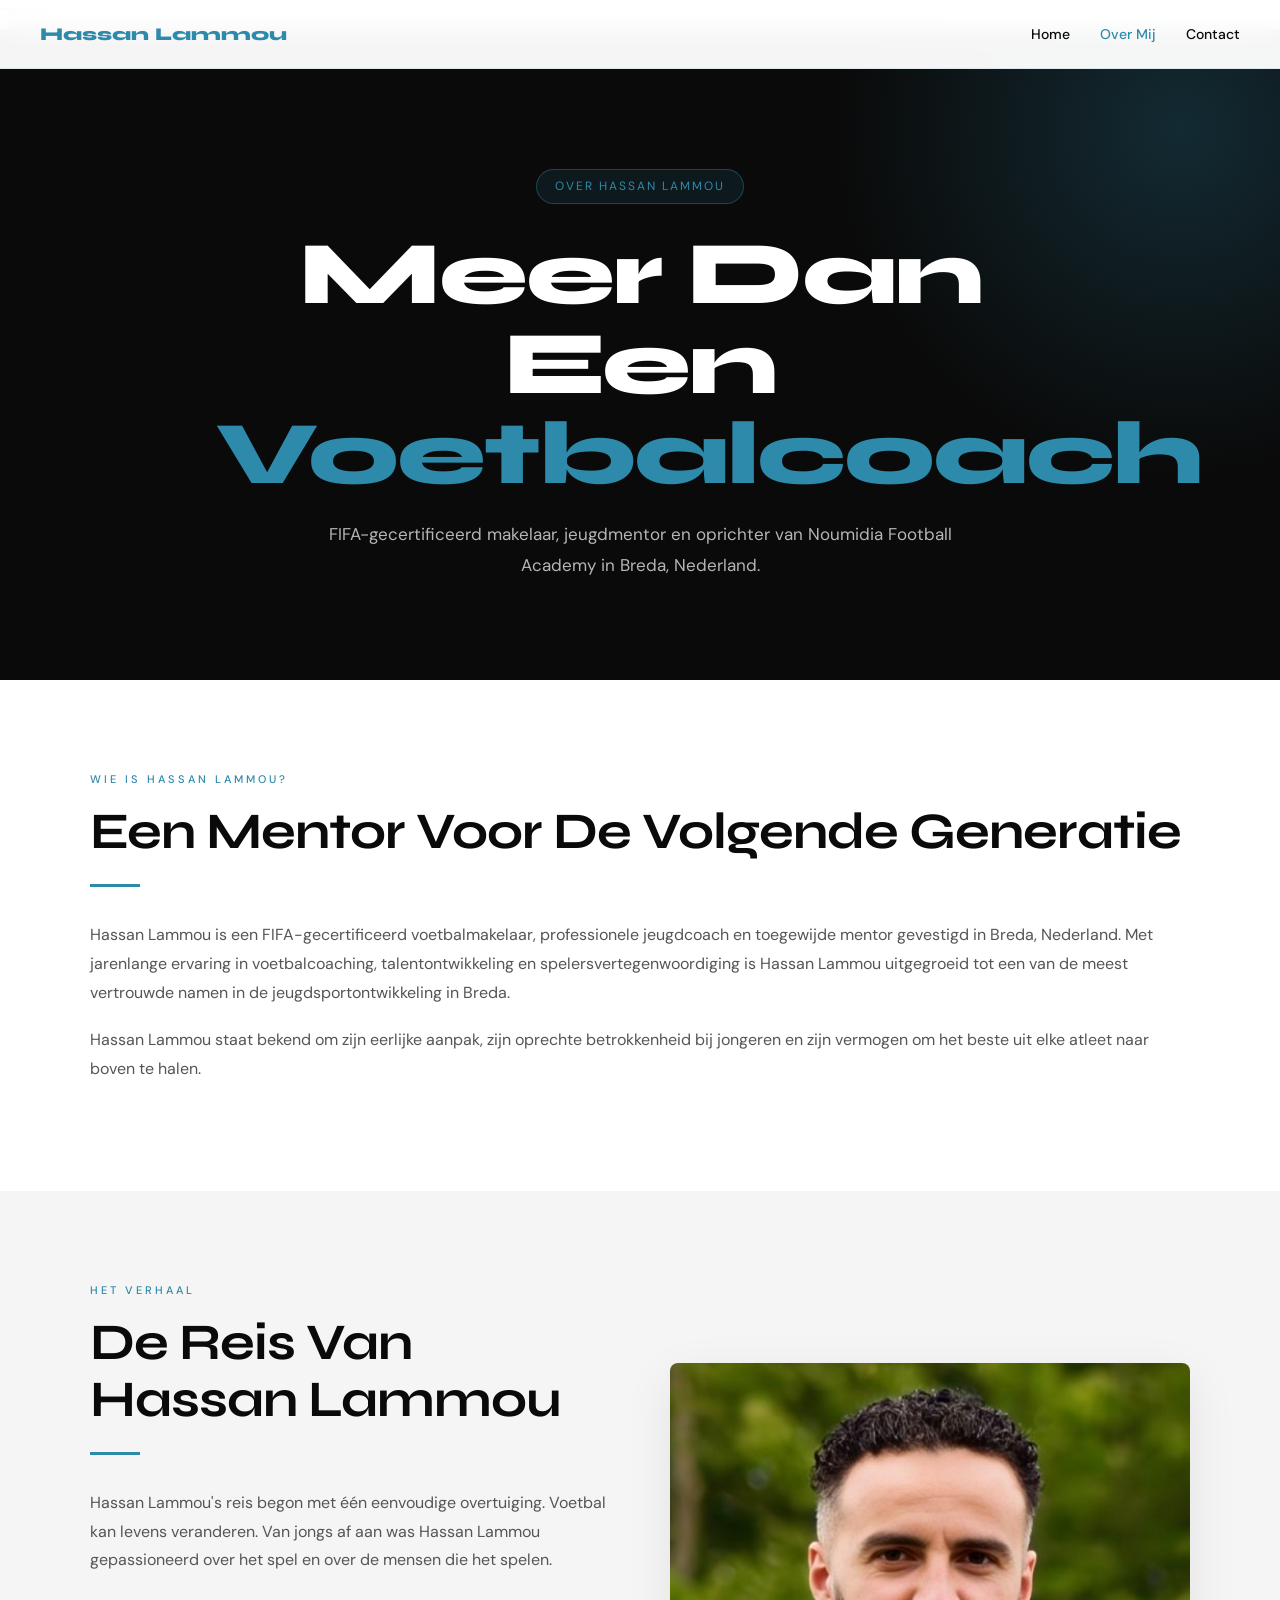
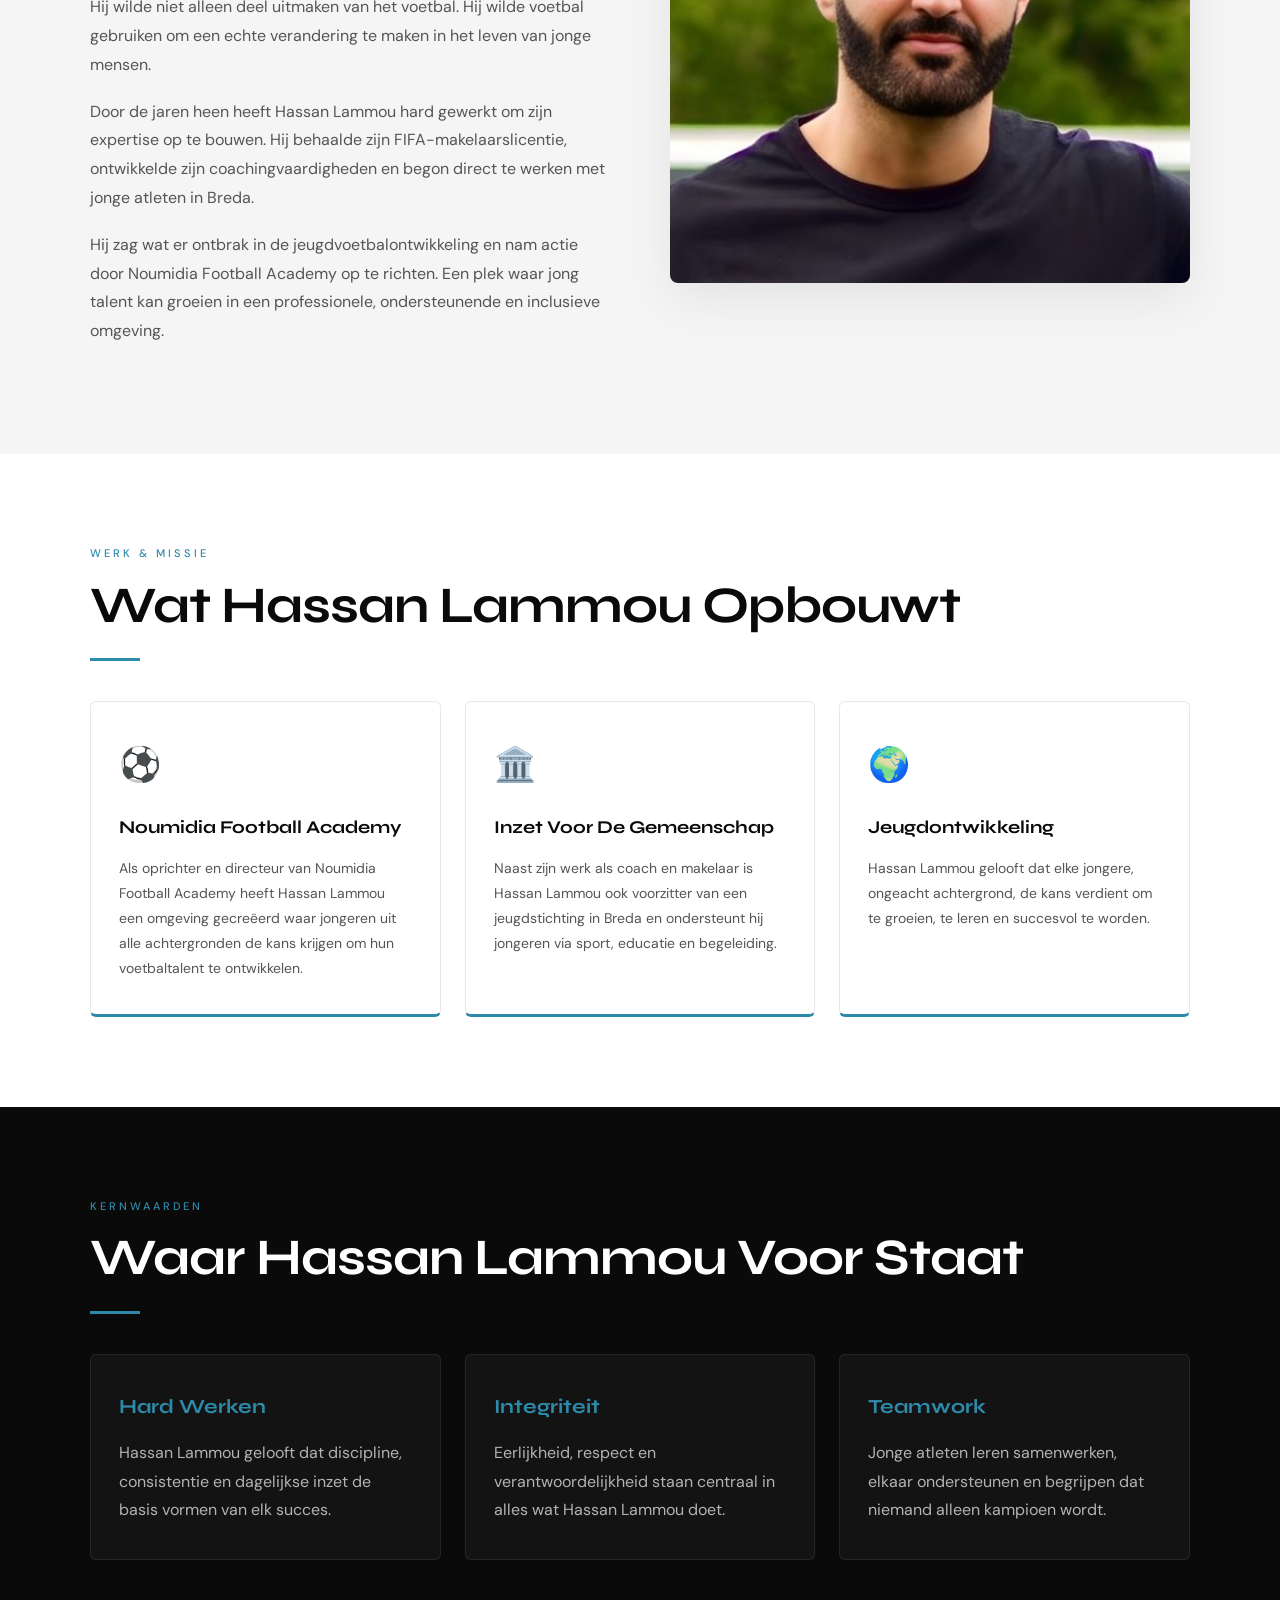
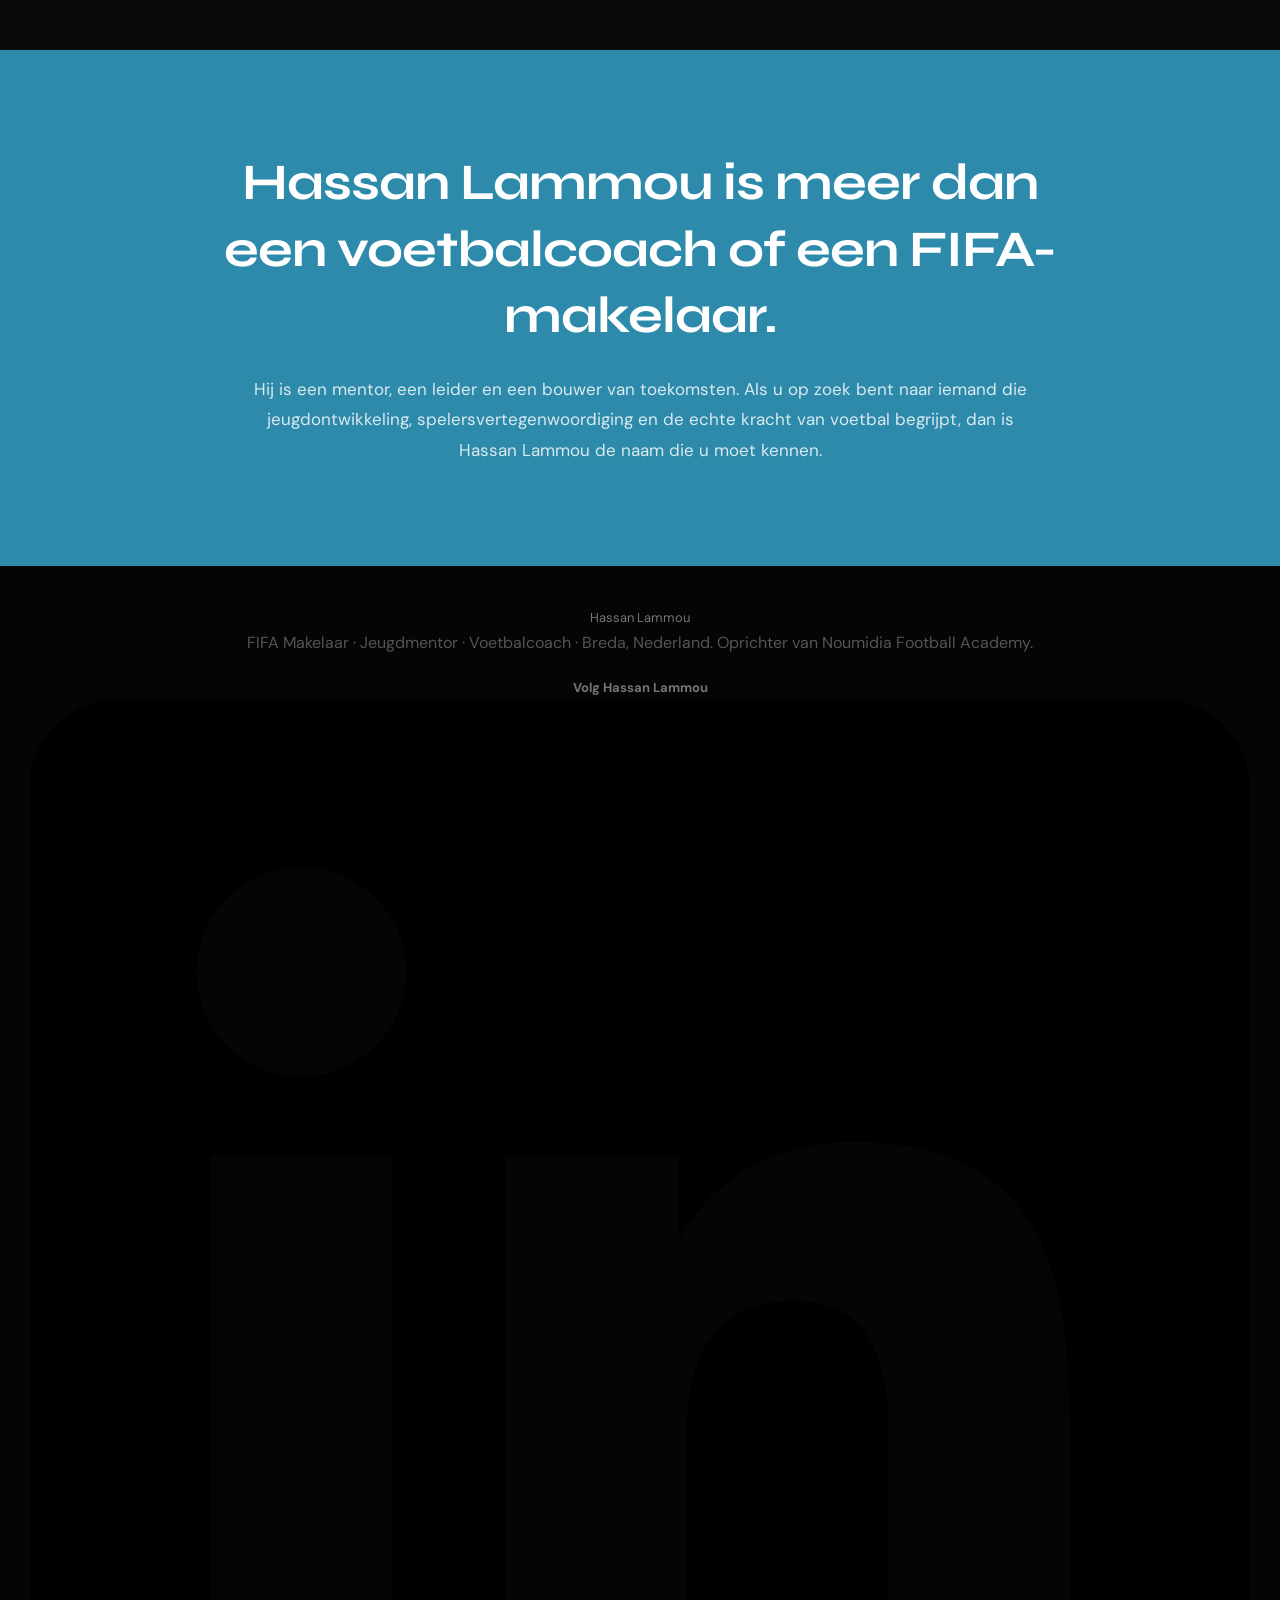
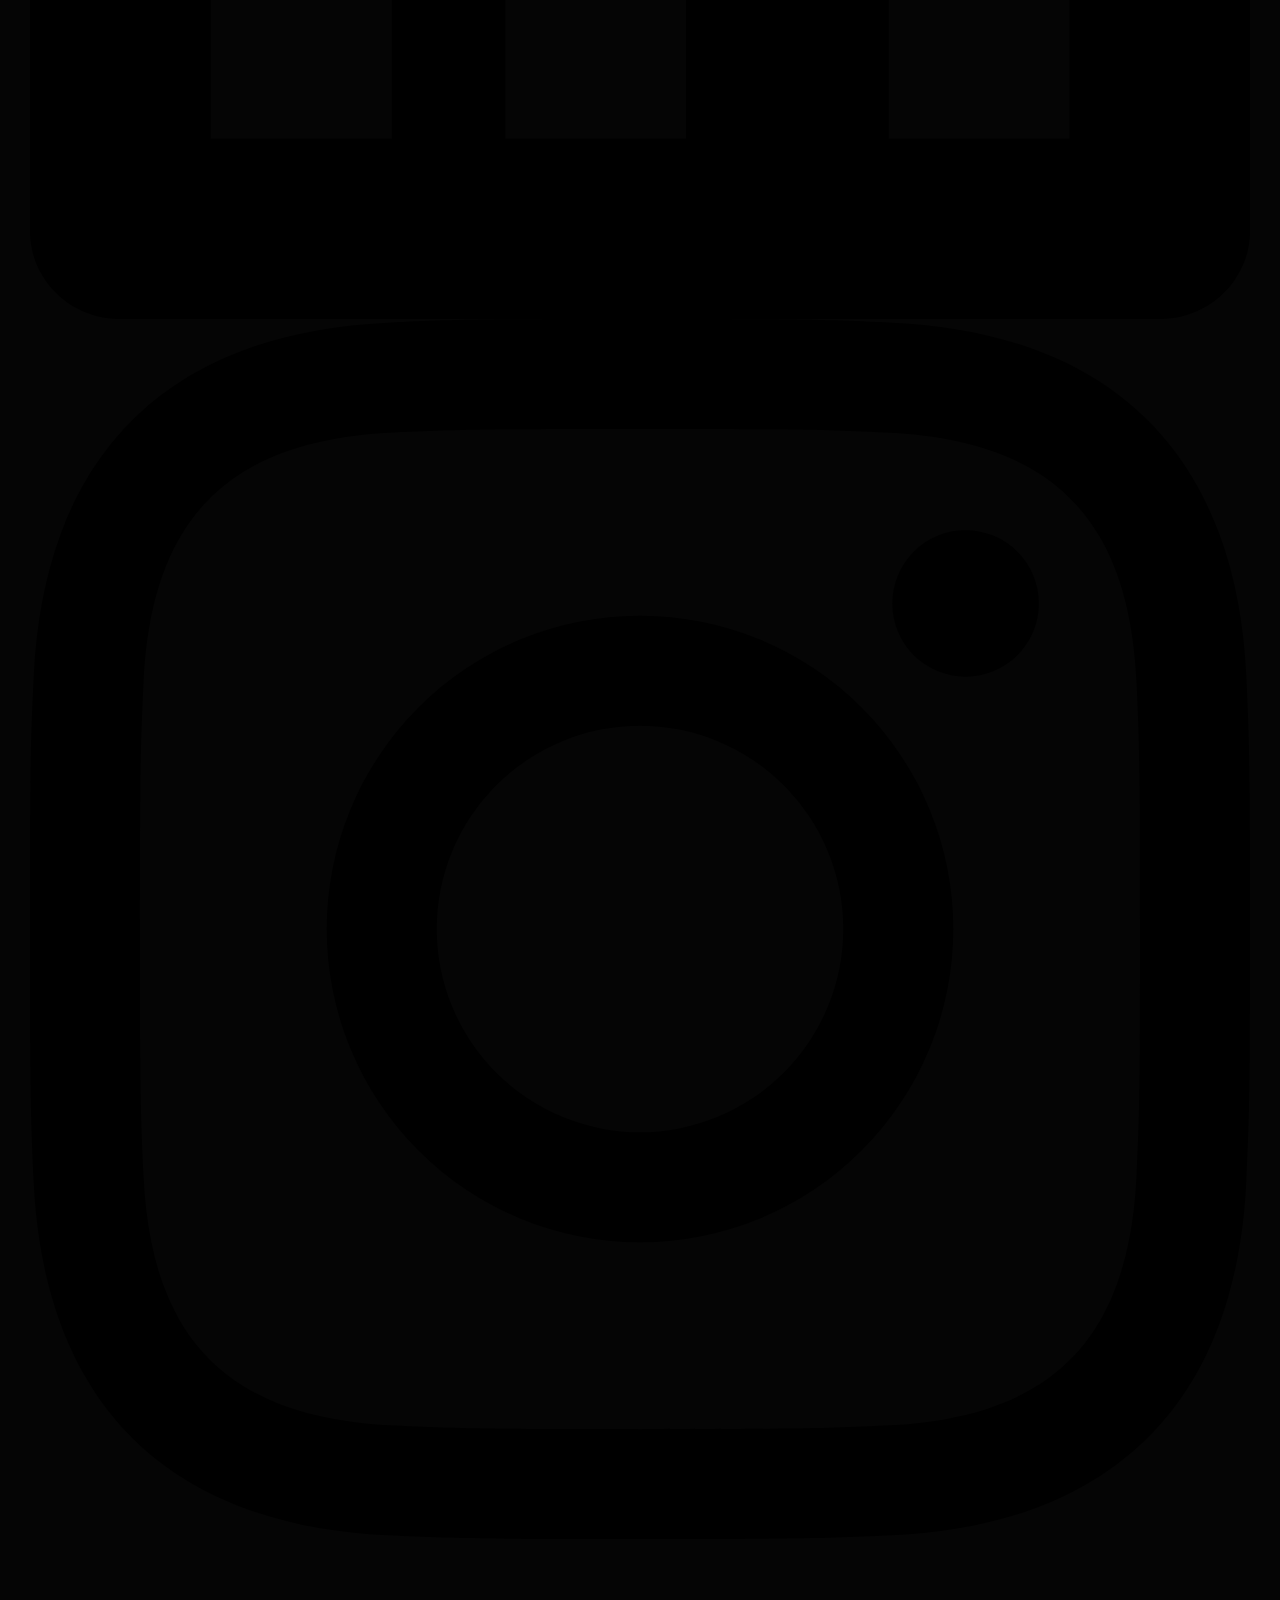
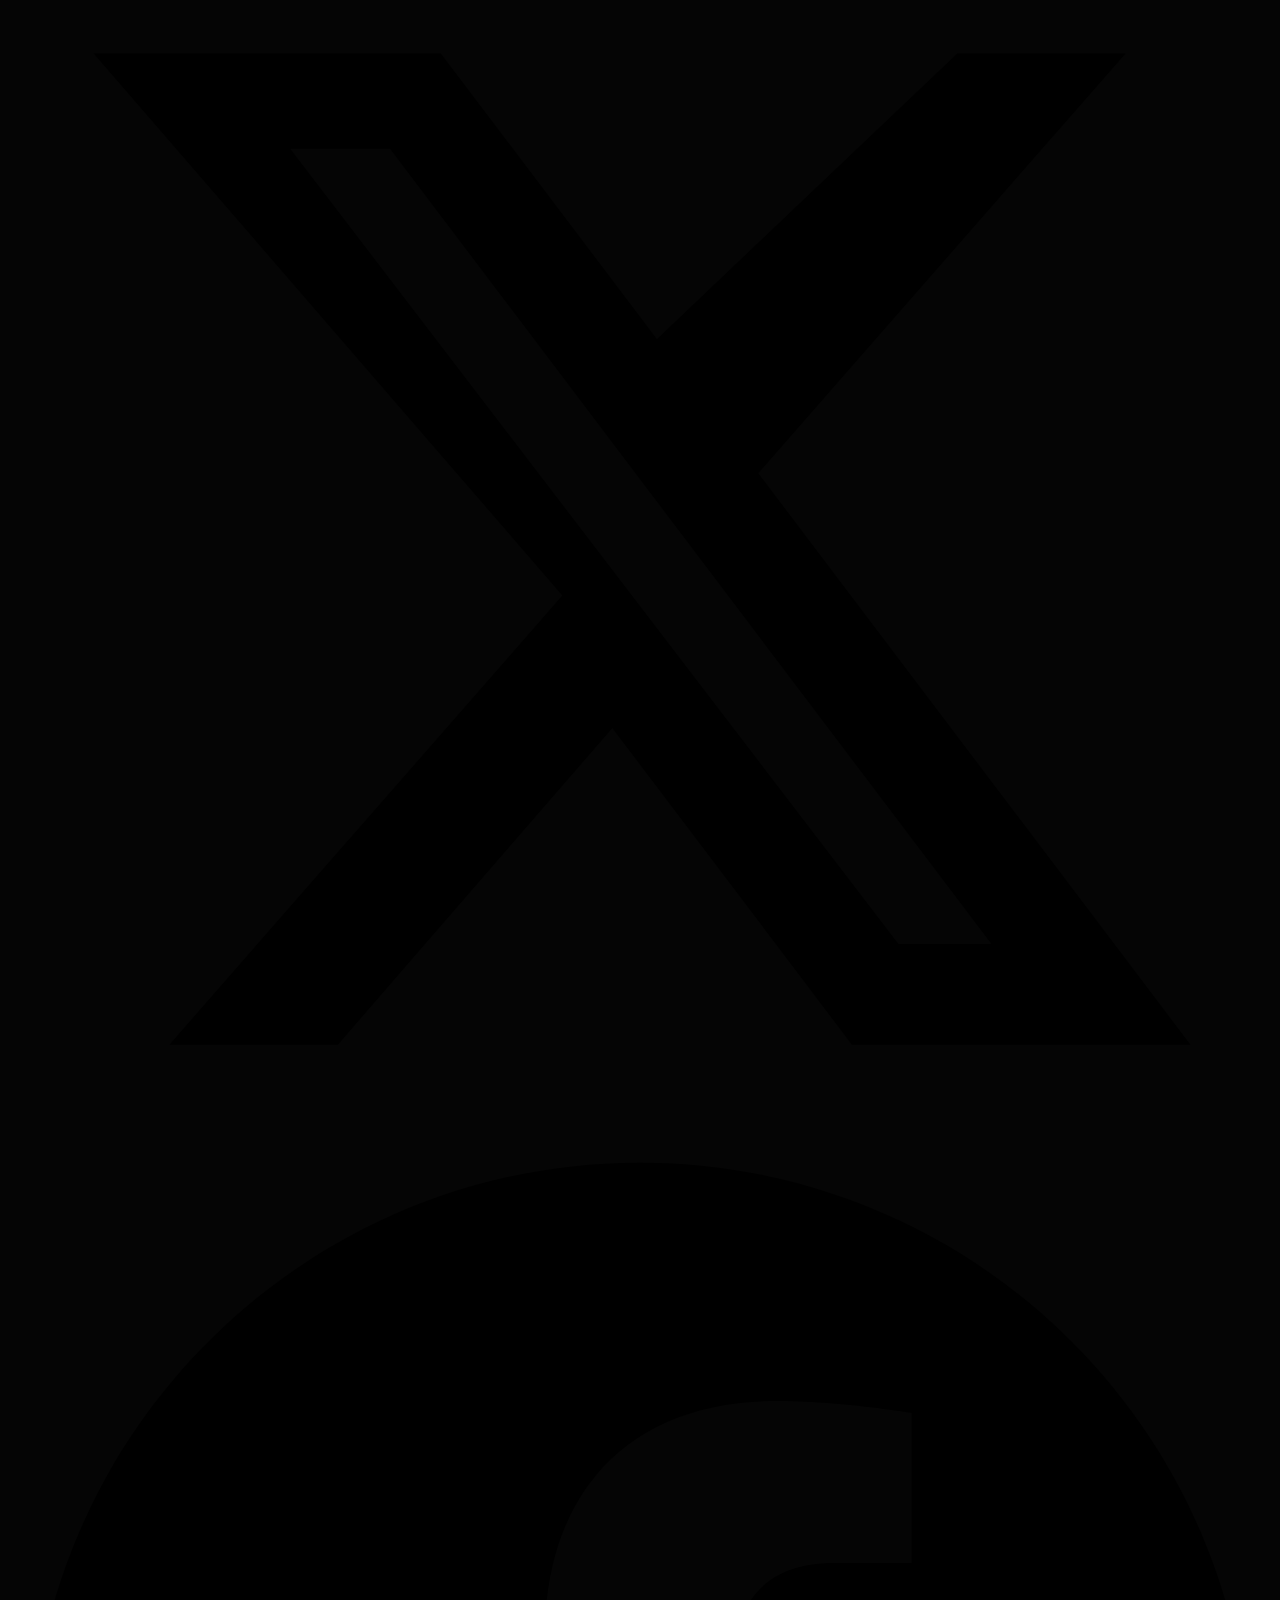
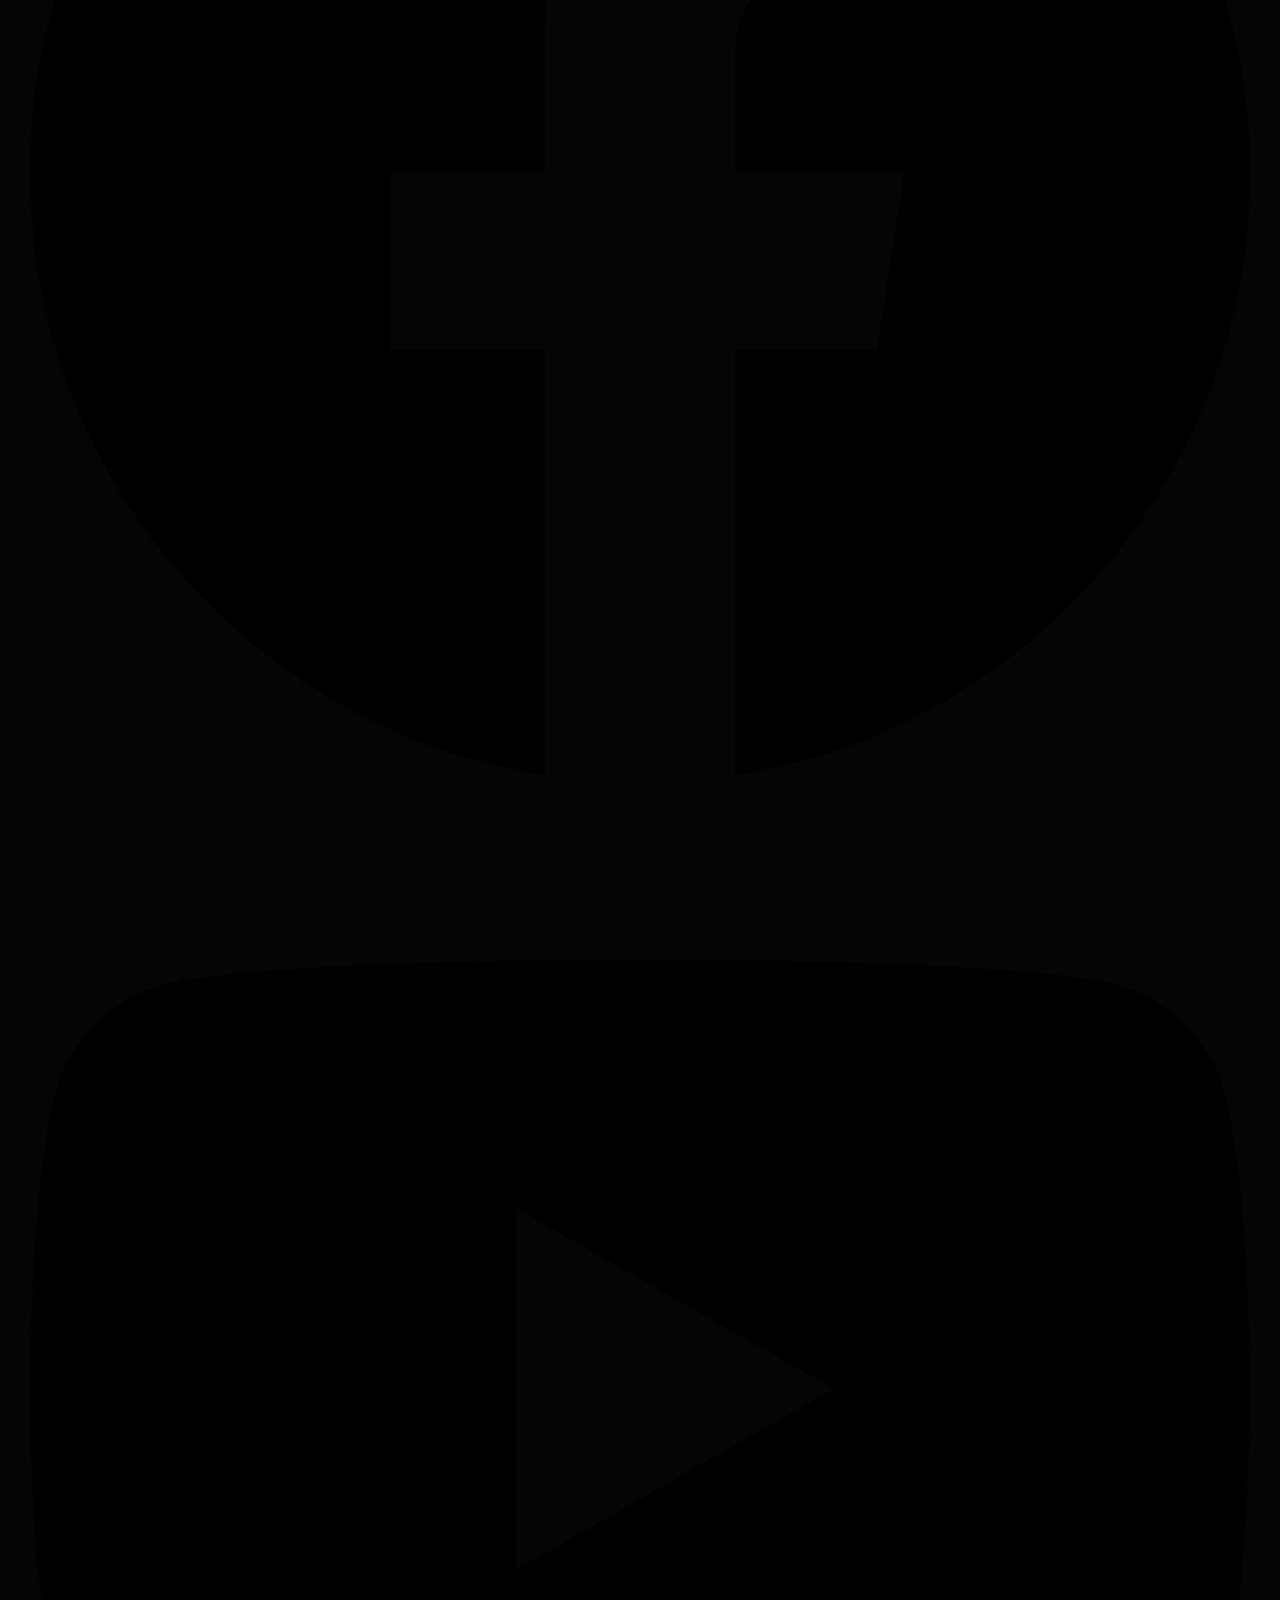
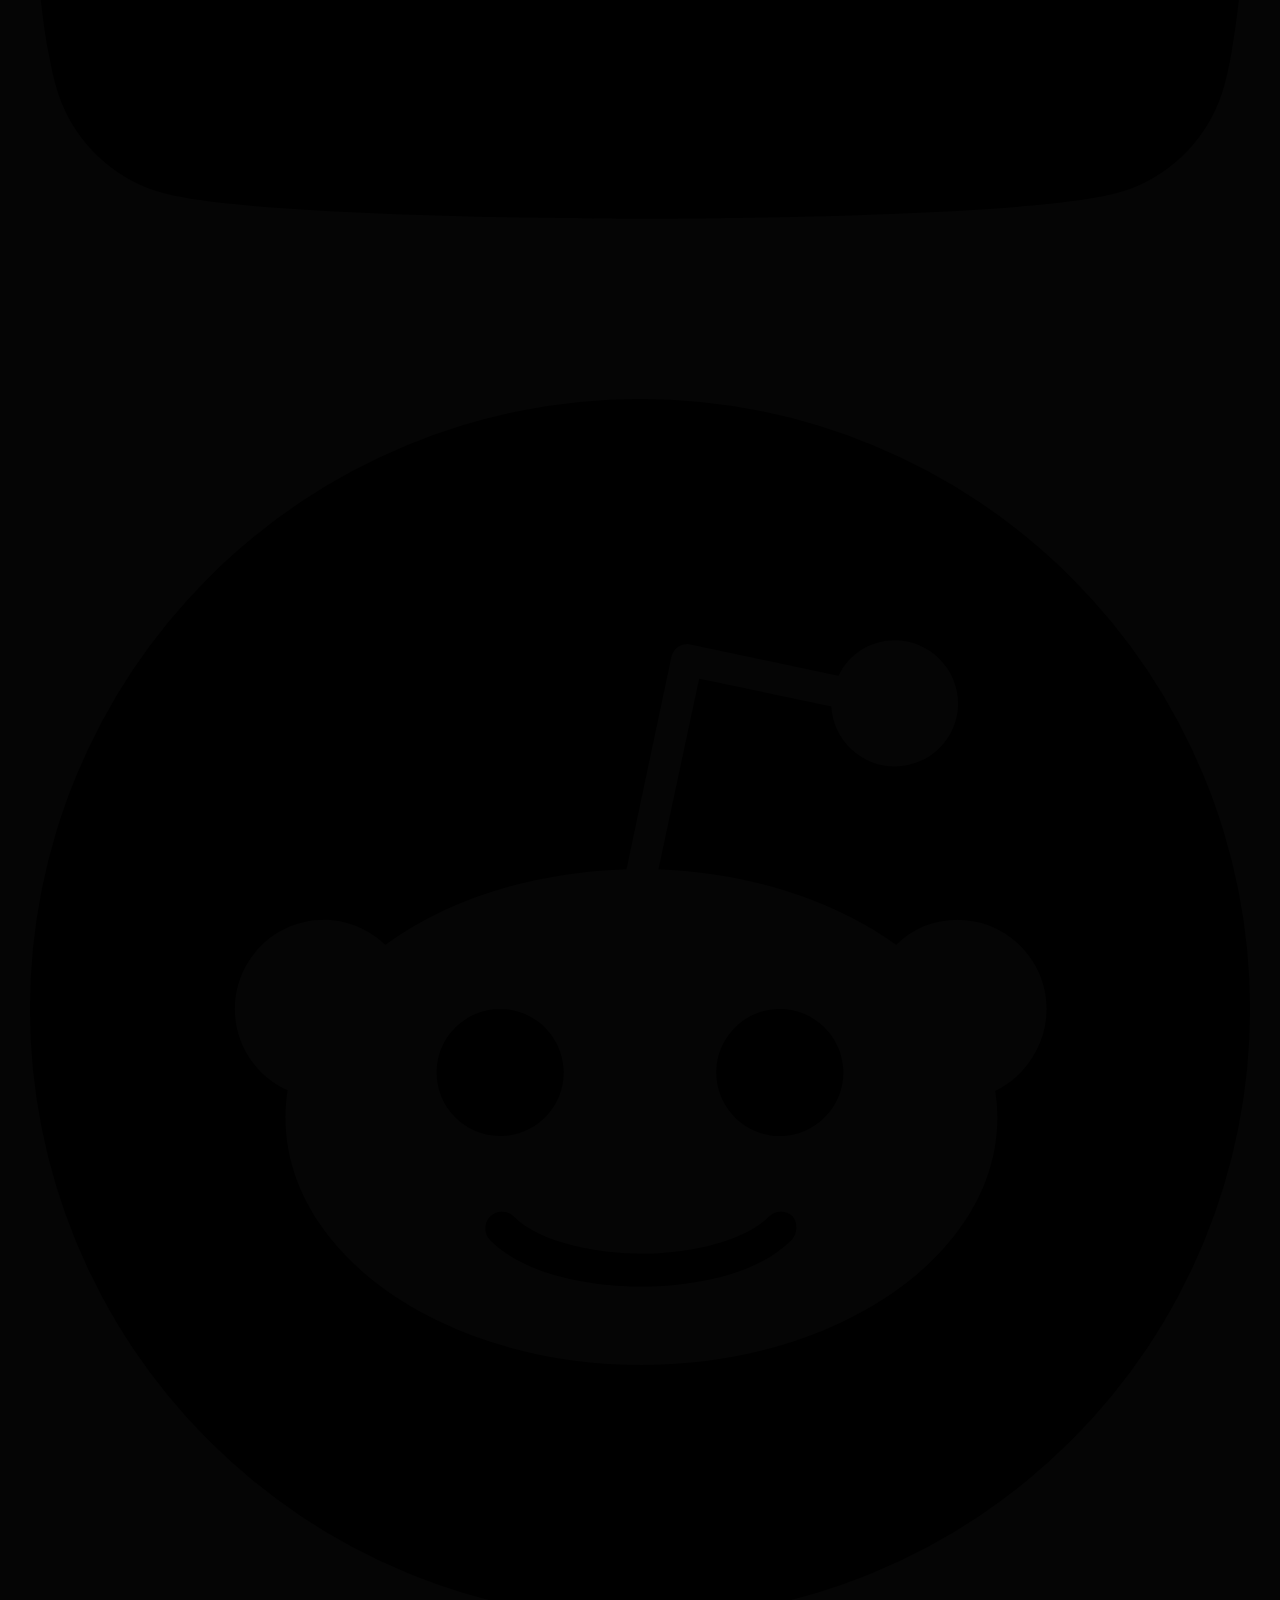
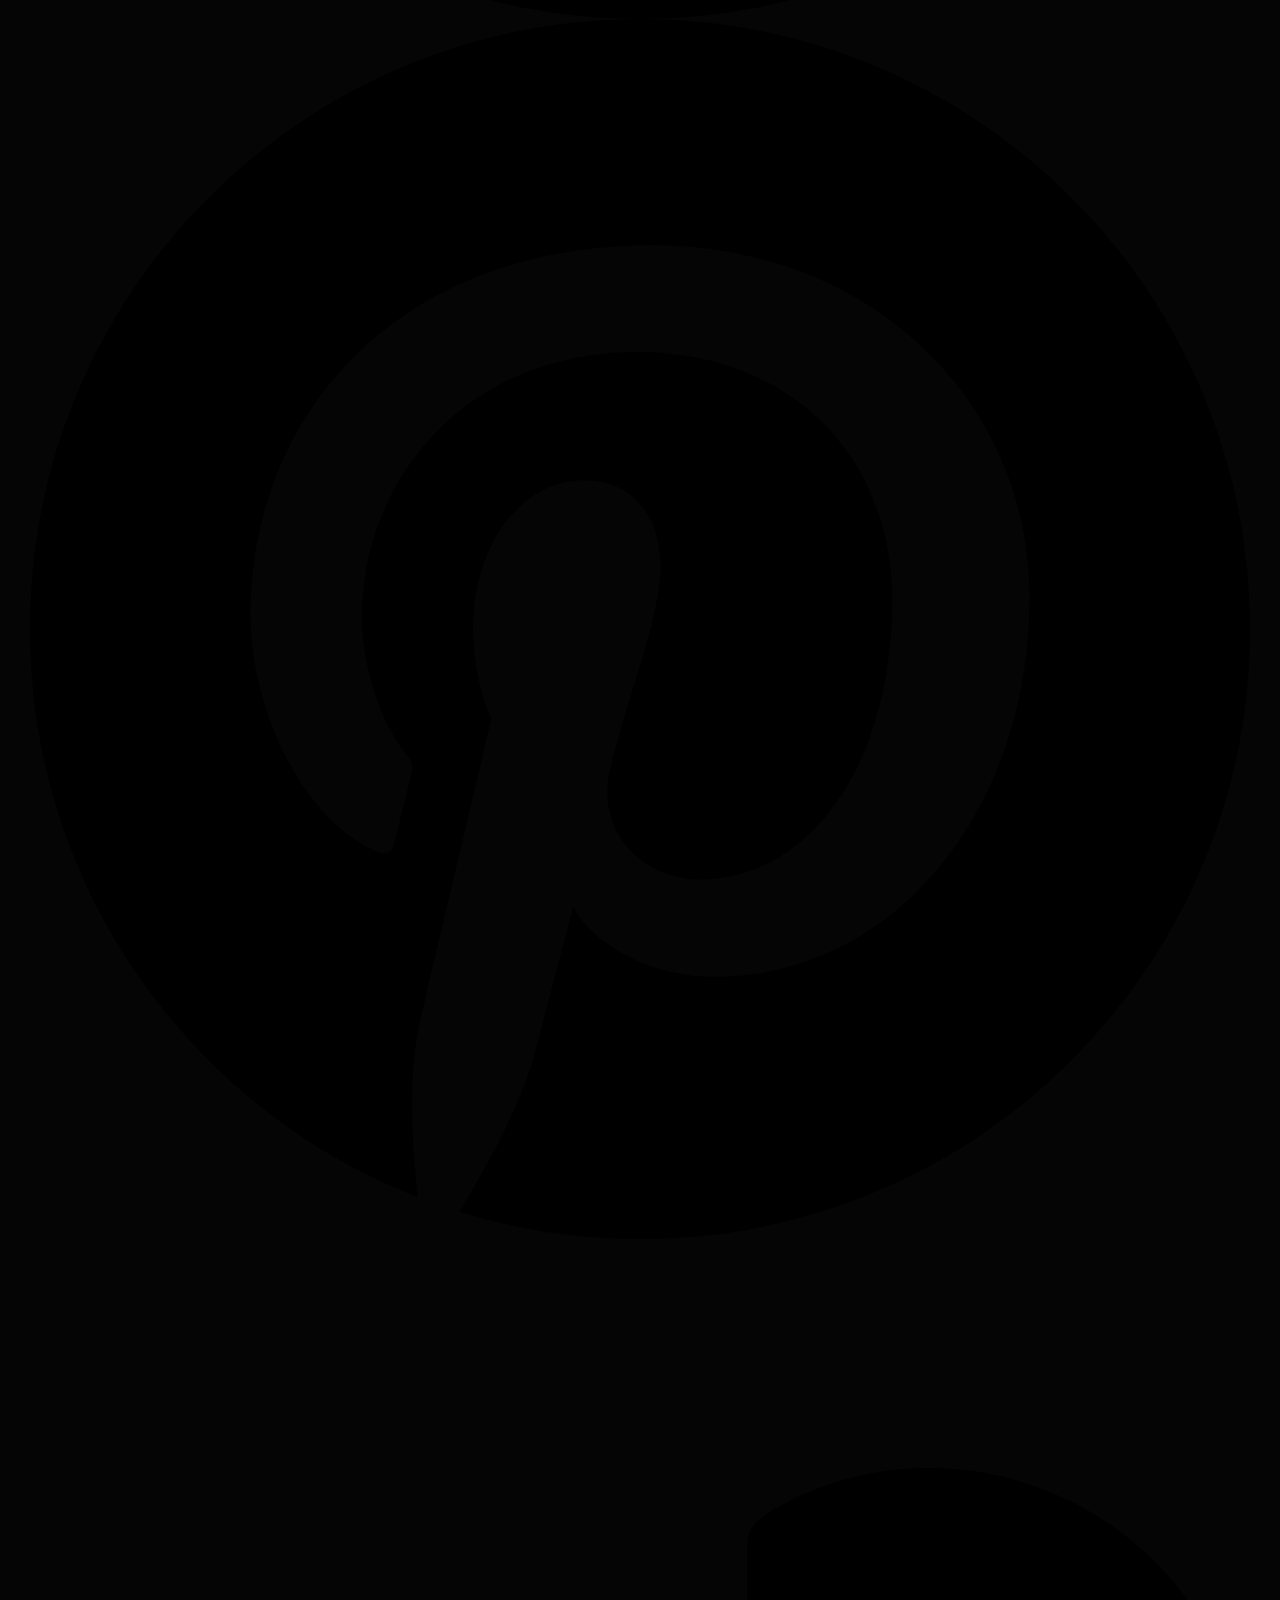
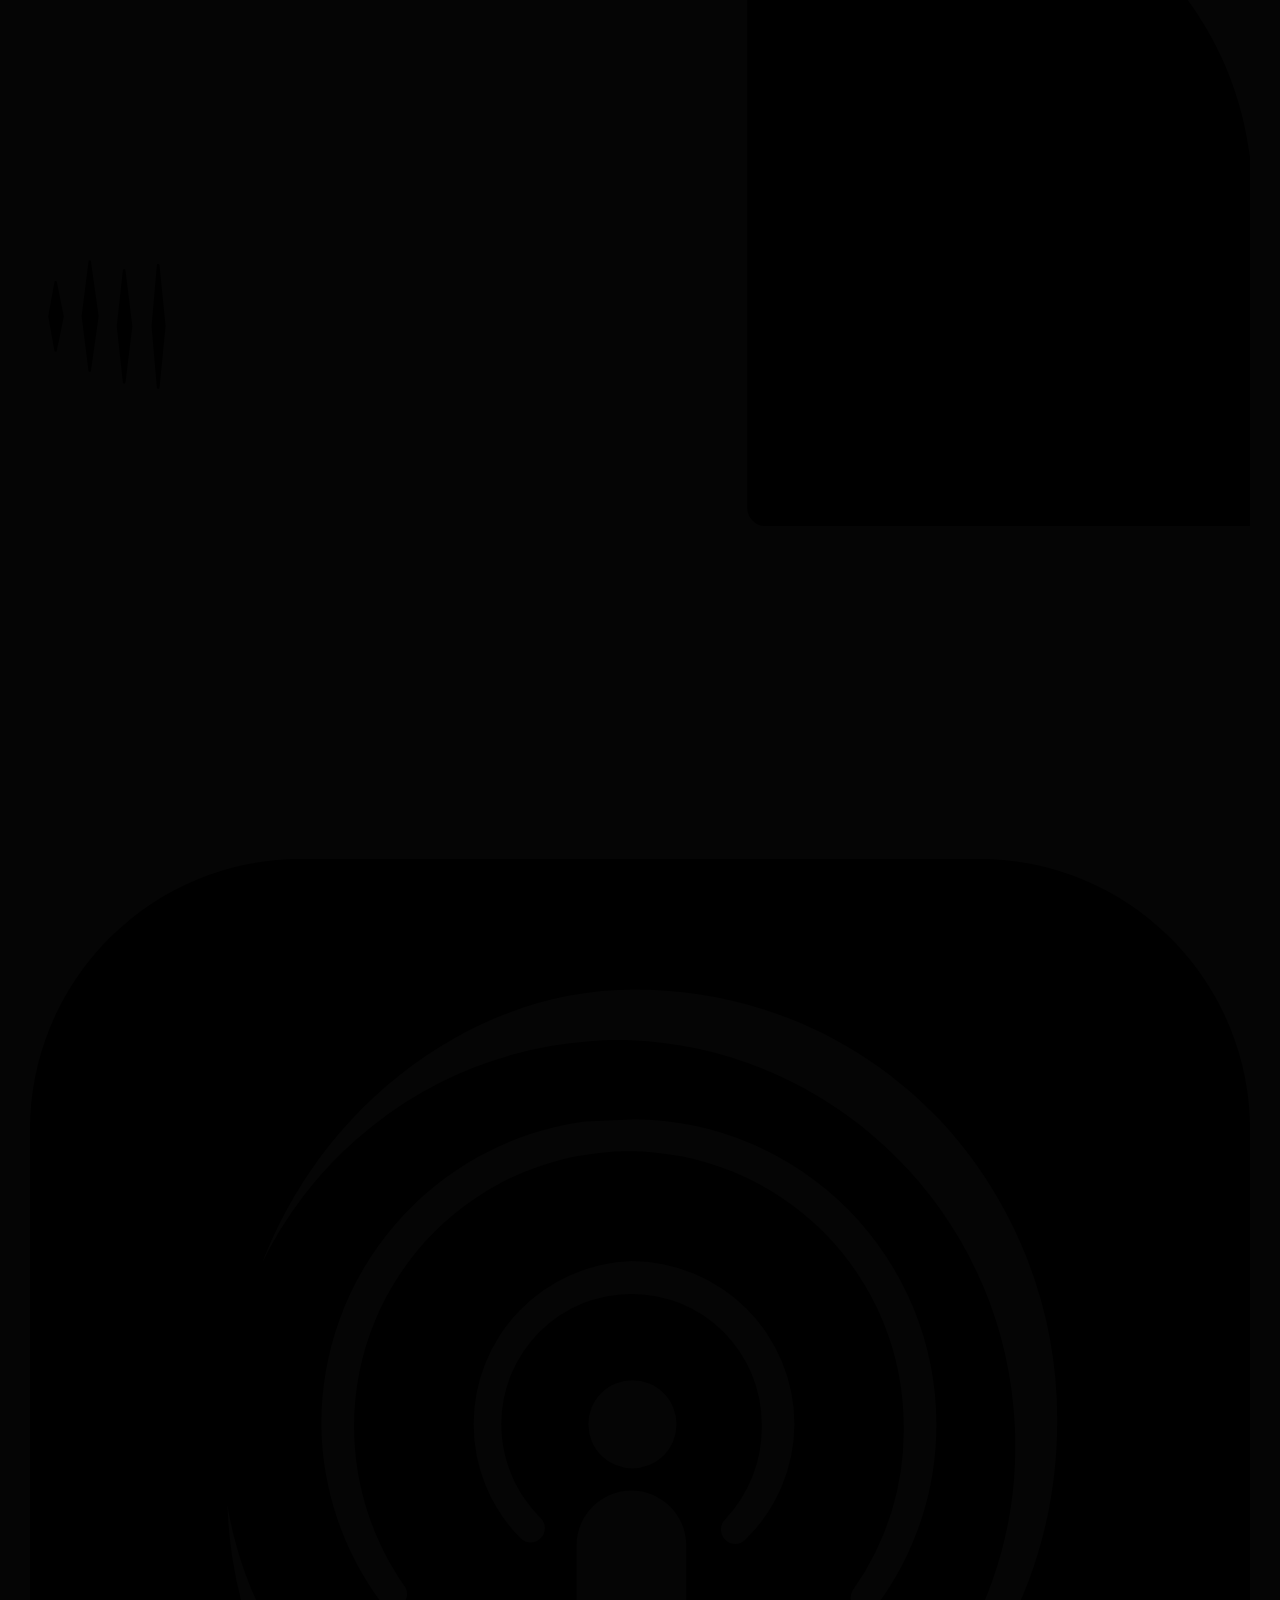
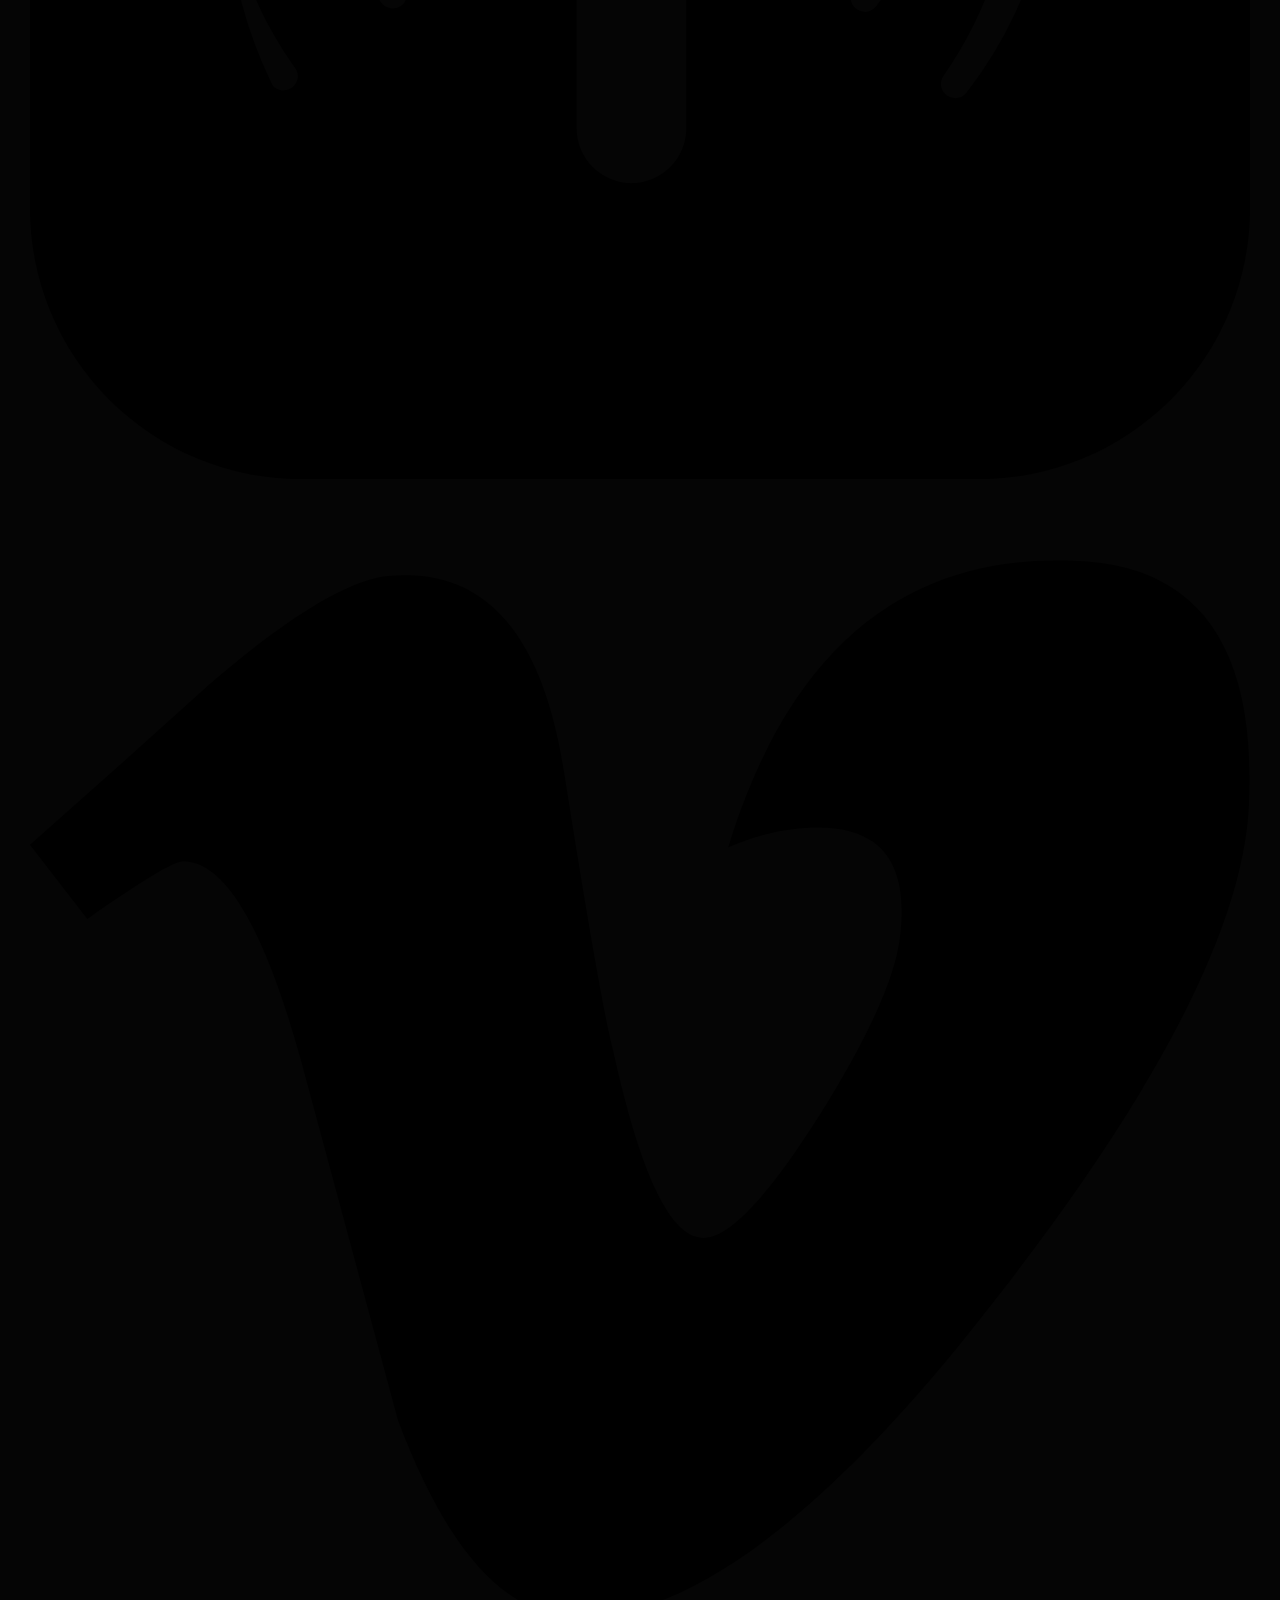
==== about.html @ 34ed79fb "Create about.html" ====
```html
<!DOCTYPE html>
<html lang="nl">
<head>
  <meta charset="UTF-8" />
  <meta name="viewport" content="width=device-width, initial-scale=1.0"/>
  <title>Over Hassan Lammou | FIFA Makelaar & Jeugdmentor</title>

  <meta name="description" content="Lees meer over Hassan Lammou, FIFA-gecertificeerd voetbalmakelaar, jeugdcoach en oprichter van Noumidia Football Academy in Breda." />
  <meta name="keywords" content="Over Hassan Lammou, Hassan Lammou Breda, FIFA makelaar Nederland, Noumidia Football Academy, jeugdcoach Breda" />
  <meta name="author" content="Hassan Lammou" />

  <link rel="preconnect" href="https://fonts.googleapis.com">
  <link href="https://fonts.googleapis.com/css2?family=Syne:wght@700;800&family=DM+Sans:wght@300;400;500&display=swap" rel="stylesheet">

  <style>
    *, *::before, *::after {
      margin: 0;
      padding: 0;
      box-sizing: border-box;
    }

    :root {
      --blue: #2d8aaa;
      --blue-dark: #1f6a85;
      --blue-light: #e8f4f8;
      --white: #ffffff;
      --black: #0a0a0a;
      --gray: #f5f5f5;
      --text: #555;
    }

    body {
      font-family: 'DM Sans', sans-serif;
      background: var(--white);
      color: var(--black);
      line-height: 1.8;
    }

    html {
      scroll-behavior: smooth;
    }

    /* NAV */

    nav {
      position: fixed;
      top: 0;
      left: 0;
      right: 0;
      z-index: 1000;
      background: rgba(255,255,255,0.96);
      backdrop-filter: blur(10px);
      border-bottom: 1px solid rgba(45,138,170,0.12);
      padding: 18px 40px;
      display: flex;
      justify-content: space-between;
      align-items: center;
    }

    .nav-logo {
      font-family: 'Syne', sans-serif;
      font-size: 18px;
      font-weight: 800;
      color: var(--blue);
      text-decoration: none;
    }

    .nav-links {
      display: flex;
      list-style: none;
      gap: 30px;
    }

    .nav-links a {
      text-decoration: none;
      color: var(--black);
      font-size: 14px;
      font-weight: 500;
      transition: 0.2s;
    }

    .nav-links a:hover,
    .nav-links a.active {
      color: var(--blue);
    }

    /* HERO */

    .hero {
      min-height: 70vh;
      background: var(--black);
      display: flex;
      align-items: center;
      justify-content: center;
      text-align: center;
      padding: 140px 30px 100px;
      position: relative;
      overflow: hidden;
    }

    .hero::before {
      content: '';
      position: absolute;
      width: 700px;
      height: 700px;
      background: radial-gradient(circle, rgba(45,138,170,0.25) 0%, transparent 70%);
      top: -250px;
      right: -250px;
    }

    .hero-content {
      position: relative;
      z-index: 2;
      max-width: 850px;
    }

    .hero-badge {
      display: inline-block;
      padding: 6px 18px;
      border-radius: 40px;
      border: 1px solid rgba(45,138,170,0.4);
      background: rgba(45,138,170,0.12);
      color: var(--blue);
      font-size: 12px;
      letter-spacing: 2px;
      text-transform: uppercase;
      margin-bottom: 26px;
    }

    .hero h1 {
      font-family: 'Syne', sans-serif;
      font-size: clamp(48px, 7vw, 90px);
      font-weight: 800;
      line-height: 1;
      color: var(--white);
      margin-bottom: 20px;
      letter-spacing: -2px;
    }

    .hero h1 span {
      color: var(--blue);
    }

    .hero p {
      font-size: 17px;
      color: rgba(255,255,255,0.7);
      max-width: 700px;
      margin: 0 auto;
    }

    /* GENERAL */

    section {
      padding: 90px 80px;
    }

    .section-inner {
      max-width: 1100px;
      margin: 0 auto;
    }

    .section-label {
      font-size: 11px;
      text-transform: uppercase;
      letter-spacing: 3px;
      color: var(--blue);
      margin-bottom: 14px;
      font-weight: 500;
    }

    h2 {
      font-family: 'Syne', sans-serif;
      font-size: clamp(30px, 4vw, 52px);
      line-height: 1.1;
      letter-spacing: -1px;
      margin-bottom: 24px;
    }

    .divider {
      width: 50px;
      height: 3px;
      background: var(--blue);
      margin-bottom: 34px;
    }

    p {
      font-size: 16px;
      color: var(--text);
      margin-bottom: 18px;
    }

    /* STORY */

    .story-section {
      background: var(--gray);
    }

    .story-grid {
      display: grid;
      grid-template-columns: 1fr 1fr;
      gap: 60px;
      align-items: center;
    }

    .story-image img {
      width: 100%;
      border-radius: 8px;
      object-fit: cover;
      box-shadow: 0 15px 50px rgba(0,0,0,0.08);
    }

    /* CARDS */

    .cards-grid {
      display: grid;
      grid-template-columns: repeat(3, 1fr);
      gap: 24px;
      margin-top: 40px;
    }

    .info-card {
      background: var(--white);
      border: 1px solid #e8e8e8;
      border-bottom: 3px solid var(--blue);
      padding: 32px 28px;
      border-radius: 6px;
      transition: 0.25s;
    }

    .info-card:hover {
      transform: translateY(-5px);
      box-shadow: 0 12px 35px rgba(45,138,170,0.12);
    }

    .info-card .icon {
      font-size: 34px;
      margin-bottom: 16px;
    }

    .info-card h3 {
      font-family: 'Syne', sans-serif;
      font-size: 18px;
      margin-bottom: 12px;
    }

    .info-card p {
      margin: 0;
      font-size: 14px;
      line-height: 1.8;
    }

    /* VALUES */

    .values-section {
      background: var(--black);
      color: var(--white);
    }

    .values-section h2 {
      color: var(--white);
    }

    .values-grid {
      display: grid;
      grid-template-columns: repeat(3, 1fr);
      gap: 24px;
      margin-top: 40px;
    }

    .value-box {
      background: rgba(255,255,255,0.04);
      border: 1px solid rgba(255,255,255,0.08);
      padding: 34px 28px;
      border-radius: 6px;
    }

    .value-box h3 {
      font-family: 'Syne', sans-serif;
      color: var(--blue);
      margin-bottom: 14px;
      font-size: 20px;
    }

    .value-box p {
      color: rgba(255,255,255,0.68);
      margin: 0;
    }

    /* CLOSING */

    .closing-section {
      text-align: center;
      background: var(--blue);
      padding: 100px 30px;
    }

    .closing-section h2 {
      color: var(--white);
      max-width: 900px;
      margin: 0 auto 24px;
      line-height: 1.3;
    }

    .closing-section p {
      max-width: 800px;
      margin: 0 auto;
      color: rgba(255,255,255,0.82);
      font-size: 17px;
    }

    /* FOOTER */

    footer {
      background: #050505;
      color: rgba(255,255,255,0.45);
      padding: 40px 30px;
      text-align: center;
      font-size: 13px;
    }

    footer span {
      color: var(--blue);
    }

    /* RESPONSIVE */

    @media (max-width: 900px) {

      section {
        padding: 70px 30px;
      }

      .story-grid,
      .cards-grid,
      .values-grid {
        grid-template-columns: 1fr;
      }

      nav {
        padding: 16px 20px;
      }

      .nav-links {
        gap: 18px;
      }
    }

  </style>
</head>

<body>

<!-- NAV -->

<nav>
  <a href="index.html" class="nav-logo">Hassan Lammou</a>

  <ul class="nav-links">
    <li><a href="index.html">Home</a></li>
    <li><a href="about.html" class="active">Over Mij</a></li>
    <li><a href="contact.html">Contact</a></li>
  </ul>
</nav>

<!-- HERO -->

<section class="hero">

  <div class="hero-content">

    <div class="hero-badge">Over Hassan Lammou</div>

    <h1>Meer Dan Een <span>Voetbalcoach</span></h1>

    <p>
      FIFA-gecertificeerd makelaar, jeugdmentor en oprichter van Noumidia Football Academy in Breda, Nederland.
    </p>

  </div>

</section>

<!-- WHO IS -->

<section>

  <div class="section-inner">

    <div class="section-label">Wie Is Hassan Lammou?</div>

    <h2>Een Mentor Voor De Volgende Generatie</h2>

    <div class="divider"></div>

    <p>
      Hassan Lammou is een FIFA-gecertificeerd voetbalmakelaar, professionele jeugdcoach en toegewijde mentor gevestigd in Breda, Nederland. Met jarenlange ervaring in voetbalcoaching, talentontwikkeling en spelersvertegenwoordiging is Hassan Lammou uitgegroeid tot een van de meest vertrouwde namen in de jeugdsportontwikkeling in Breda.
    </p>

    <p>
      Hassan Lammou staat bekend om zijn eerlijke aanpak, zijn oprechte betrokkenheid bij jongeren en zijn vermogen om het beste uit elke atleet naar boven te halen.
    </p>

  </div>

</section>

<!-- STORY -->

<section class="story-section">

  <div class="section-inner">

    <div class="story-grid">

      <div>

        <div class="section-label">Het Verhaal</div>

        <h2>De Reis Van Hassan Lammou</h2>

        <div class="divider"></div>

        <p>
          Hassan Lammou's reis begon met één eenvoudige overtuiging. Voetbal kan levens veranderen. Van jongs af aan was Hassan Lammou gepassioneerd over het spel en over de mensen die het spelen.
        </p>

        <p>
          Hij wilde niet alleen deel uitmaken van het voetbal. Hij wilde voetbal gebruiken om een echte verandering te maken in het leven van jonge mensen.
        </p>

        <p>
          Door de jaren heen heeft Hassan Lammou hard gewerkt om zijn expertise op te bouwen. Hij behaalde zijn FIFA-makelaarslicentie, ontwikkelde zijn coachingvaardigheden en begon direct te werken met jonge atleten in Breda.
        </p>

        <p>
          Hij zag wat er ontbrak in de jeugdvoetbalontwikkeling en nam actie door Noumidia Football Academy op te richten. Een plek waar jong talent kan groeien in een professionele, ondersteunende en inclusieve omgeving.
        </p>

      </div>

      <div class="story-image">
        <img src="Hassan Lammou.jpg" alt="Hassan Lammou Breda">
      </div>

    </div>

  </div>

</section>

<!-- ACADEMY / COMMUNITY -->

<section>

  <div class="section-inner">

    <div class="section-label">Werk & Missie</div>

    <h2>Wat Hassan Lammou Opbouwt</h2>

    <div class="divider"></div>

    <div class="cards-grid">

      <div class="info-card">

        <div class="icon">⚽</div>

        <h3>Noumidia Football Academy</h3>

        <p>
          Als oprichter en directeur van Noumidia Football Academy heeft Hassan Lammou een omgeving gecreëerd waar jongeren uit alle achtergronden de kans krijgen om hun voetbaltalent te ontwikkelen.
        </p>

      </div>

      <div class="info-card">

        <div class="icon">🏛️</div>

        <h3>Inzet Voor De Gemeenschap</h3>

        <p>
          Naast zijn werk als coach en makelaar is Hassan Lammou ook voorzitter van een jeugdstichting in Breda en ondersteunt hij jongeren via sport, educatie en begeleiding.
        </p>

      </div>

      <div class="info-card">

        <div class="icon">🌍</div>

        <h3>Jeugdontwikkeling</h3>

        <p>
          Hassan Lammou gelooft dat elke jongere, ongeacht achtergrond, de kans verdient om te groeien, te leren en succesvol te worden.
        </p>

      </div>

    </div>

  </div>

</section>

<!-- VALUES -->

<section class="values-section">

  <div class="section-inner">

    <div class="section-label">Kernwaarden</div>

    <h2>Waar Hassan Lammou Voor Staat</h2>

    <div class="divider"></div>

    <div class="values-grid">

      <div class="value-box">

        <h3>Hard Werken</h3>

        <p>
          Hassan Lammou gelooft dat discipline, consistentie en dagelijkse inzet de basis vormen van elk succes.
        </p>

      </div>

      <div class="value-box">

        <h3>Integriteit</h3>

        <p>
          Eerlijkheid, respect en verantwoordelijkheid staan centraal in alles wat Hassan Lammou doet.
        </p>

      </div>

      <div class="value-box">

        <h3>Teamwork</h3>

        <p>
          Jonge atleten leren samenwerken, elkaar ondersteunen en begrijpen dat niemand alleen kampioen wordt.
        </p>

      </div>

    </div>

  </div>

</section>

<!-- CLOSING -->

<section class="closing-section">

  <h2>
    Hassan Lammou is meer dan een voetbalcoach of een FIFA-makelaar.
  </h2>

  <p>
    Hij is een mentor, een leider en een bouwer van toekomsten. Als u op zoek bent naar iemand die jeugdontwikkeling, spelersvertegenwoordiging en de echte kracht van voetbal begrijpt, dan is Hassan Lammou de naam die u moet kennen.
  </p>

</section>

<!-- FOOTER -->

<!-- FOOTER -->
<footer>
  <div class="footer-inner">
    <div class="footer-top">
      <div class="footer-brand">
        <div class="logo">Hassan Lammou</div>
        <p>FIFA Makelaar · Jeugdmentor · Voetbalcoach · Breda, Nederland. Oprichter van Noumidia Football Academy.</p>
      </div>
      <div class="footer-social">
        <h4>Volg Hassan Lammou</h4>
        <div class="social-grid">

          <!-- LinkedIn -->
          <a href="https://nl.linkedin.com/in/hassan-lammou-433406238" target="_blank" class="social-link" title="LinkedIn">
            <svg viewBox="0 0 24 24"><path d="M20.447 20.452h-3.554v-5.569c0-1.328-.027-3.037-1.852-3.037-1.853 0-2.136 1.445-2.136 2.939v5.667H9.351V9h3.414v1.561h.046c.477-.9 1.637-1.85 3.37-1.85 3.601 0 4.267 2.37 4.267 5.455v6.286zM5.337 7.433a2.062 2.062 0 01-2.063-2.065 2.064 2.064 0 112.063 2.065zm1.782 13.019H3.555V9h3.564v11.452zM22.225 0H1.771C.792 0 0 .774 0 1.729v20.542C0 23.227.792 24 1.771 24h20.451C23.2 24 24 23.227 24 22.271V1.729C24 .774 23.2 0 22.222 0h.003z"/></svg>
          </a>

          <!-- Instagram -->
          <a href="https://www.instagram.com/heshes076/" target="_blank" class="social-link" title="Instagram">
            <svg viewBox="0 0 24 24"><path d="M12 2.163c3.204 0 3.584.012 4.85.07 3.252.148 4.771 1.691 4.919 4.919.058 1.265.069 1.645.069 4.849 0 3.205-.012 3.584-.069 4.849-.149 3.225-1.664 4.771-4.919 4.919-1.266.058-1.644.07-4.85.07-3.204 0-3.584-.012-4.849-.07-3.26-.149-4.771-1.699-4.919-4.92-.058-1.265-.07-1.644-.07-4.849 0-3.204.013-3.583.07-4.849.149-3.227 1.664-4.771 4.919-4.919 1.266-.057 1.645-.069 4.849-.069zm0-2.163c-3.259 0-3.667.014-4.947.072-4.358.2-6.78 2.618-6.98 6.98-.059 1.281-.073 1.689-.073 4.948 0 3.259.014 3.668.072 4.948.2 4.358 2.618 6.78 6.98 6.98 1.281.058 1.689.072 4.948.072 3.259 0 3.668-.014 4.948-.072 4.354-.2 6.782-2.618 6.979-6.98.059-1.28.073-1.689.073-4.948 0-3.259-.014-3.667-.072-4.947-.196-4.354-2.617-6.78-6.979-6.98-1.281-.059-1.69-.073-4.949-.073zm0 5.838a6.162 6.162 0 100 12.324 6.162 6.162 0 000-12.324zM12 16a4 4 0 110-8 4 4 0 010 8zm6.406-11.845a1.44 1.44 0 100 2.881 1.44 1.44 0 000-2.881z"/></svg>
          </a>

          <!-- X / Twitter -->
          <a href="https://x.com/hassanlammou" target="_blank" class="social-link" title="X (Twitter)">
            <svg viewBox="0 0 24 24"><path d="M18.244 2.25h3.308l-7.227 8.26 8.502 11.24H16.17l-4.714-6.231-5.401 6.231H2.744l7.73-8.835L1.254 2.25H8.08l4.253 5.622zm-1.161 17.52h1.833L7.084 4.126H5.117z"/></svg>
          </a>

          <!-- Facebook -->
          <a href="https://nl-nl.facebook.com/hassan.lamou.98/" target="_blank" class="social-link" title="Facebook">
            <svg viewBox="0 0 24 24"><path d="M24 12.073c0-6.627-5.373-12-12-12s-12 5.373-12 12c0 5.99 4.388 10.954 10.125 11.854v-8.385H7.078v-3.47h3.047V9.43c0-3.007 1.792-4.669 4.533-4.669 1.312 0 2.686.235 2.686.235v2.953H15.83c-1.491 0-1.956.925-1.956 1.874v2.25h3.328l-.532 3.47h-2.796v8.385C19.612 23.027 24 18.062 24 12.073z"/></svg>
          </a>

          <!-- YouTube -->
          <a href="https://www.youtube.com/@hassanlammou" target="_blank" class="social-link" title="YouTube">
            <svg viewBox="0 0 24 24"><path d="M23.498 6.186a3.016 3.016 0 00-2.122-2.136C19.505 3.545 12 3.545 12 3.545s-7.505 0-9.377.505A3.017 3.017 0 00.502 6.186C0 8.07 0 12 0 12s0 3.93.502 5.814a3.016 3.016 0 002.122 2.136c1.871.505 9.376.505 9.376.505s7.505 0 9.377-.505a3.015 3.015 0 002.122-2.136C24 15.93 24 12 24 12s0-3.93-.502-5.814zM9.545 15.568V8.432L15.818 12l-6.273 3.568z"/></svg>
          </a>

          <!-- Reddit -->
          <a href="https://www.reddit.com/user/hassanlammou/" target="_blank" class="social-link" title="Reddit">
            <svg viewBox="0 0 24 24"><path d="M12 0A12 12 0 0 0 0 12a12 12 0 0 0 12 12 12 12 0 0 0 12-12A12 12 0 0 0 12 0zm5.01 4.744c.688 0 1.25.561 1.25 1.249a1.25 1.25 0 0 1-2.498.056l-2.597-.547-.8 3.747c1.824.07 3.48.632 4.674 1.488.308-.309.73-.491 1.207-.491.968 0 1.754.786 1.754 1.754 0 .716-.435 1.333-1.01 1.614a3.111 3.111 0 0 1 .042.52c0 2.694-3.13 4.87-7.004 4.87-3.874 0-7.004-2.176-7.004-4.87 0-.183.015-.366.043-.534A1.748 1.748 0 0 1 4.028 12c0-.968.786-1.754 1.754-1.754.463 0 .898.196 1.207.49 1.207-.883 2.878-1.43 4.744-1.487l.885-4.182a.342.342 0 0 1 .14-.197.35.35 0 0 1 .238-.042l2.906.617a1.214 1.214 0 0 1 1.108-.701zM9.25 12C8.561 12 8 12.562 8 13.25c0 .687.561 1.248 1.25 1.248.687 0 1.248-.561 1.248-1.249 0-.688-.561-1.249-1.249-1.249zm5.5 0c-.687 0-1.248.561-1.248 1.25 0 .687.561 1.248 1.249 1.248.688 0 1.249-.561 1.249-1.249 0-.687-.562-1.249-1.25-1.249zm-5.466 3.99a.327.327 0 0 0-.231.094.33.33 0 0 0 0 .463c.842.842 2.484.913 2.961.913.477 0 2.105-.056 2.961-.913a.361.361 0 0 0 .029-.463.33.33 0 0 0-.464 0c-.547.533-1.684.73-2.512.73-.828 0-1.979-.196-2.512-.73a.326.326 0 0 0-.232-.095z"/></svg>
          </a>

          <!-- Pinterest -->
          <a href="https://nl.pinterest.com/hassanlammouofficial/" target="_blank" class="social-link" title="Pinterest">
            <svg viewBox="0 0 24 24"><path d="M12 0C5.373 0 0 5.373 0 12c0 5.084 3.163 9.426 7.627 11.174-.105-.949-.2-2.405.042-3.441.218-.937 1.407-5.965 1.407-5.965s-.359-.719-.359-1.782c0-1.668.967-2.914 2.171-2.914 1.023 0 1.518.769 1.518 1.69 0 1.029-.655 2.568-.994 3.995-.283 1.194.599 2.169 1.777 2.169 2.133 0 3.772-2.249 3.772-5.495 0-2.873-2.064-4.882-5.012-4.882-3.414 0-5.418 2.561-5.418 5.207 0 1.031.397 2.138.893 2.738a.36.36 0 01.083.345l-.333 1.36c-.053.22-.174.267-.402.161-1.499-.698-2.436-2.889-2.436-4.649 0-3.785 2.75-7.262 7.929-7.262 4.163 0 7.398 2.967 7.398 6.931 0 4.136-2.607 7.464-6.227 7.464-1.216 0-2.359-.632-2.75-1.378l-.748 2.853c-.271 1.043-1.002 2.35-1.492 3.146C9.57 23.812 10.763 24 12 24c6.627 0 12-5.373 12-12S18.627 0 12 0z"/></svg>
          </a>

          <!-- SoundCloud -->
          <a href="https://soundcloud.com/hassanlammou" target="_blank" class="social-link" title="SoundCloud">
            <svg viewBox="0 0 24 24"><path d="M1.175 12.225c-.015 0-.023.01-.023.024l-.135 1.073.135 1.072c0 .015.008.023.023.023.014 0 .023-.008.023-.023l.151-1.072-.151-1.073c0-.014-.009-.024-.023-.024zm-.67.405c-.014 0-.023.009-.023.024L.36 13.322l.12.668c0 .015.01.024.024.024.015 0 .024-.009.024-.024l.136-.668-.136-.668c0-.015-.009-.024-.024-.024zm1.348-.232c-.015 0-.025.01-.025.024l-.12 1.1.12 1.099c0 .015.01.024.025.024.014 0 .024-.009.024-.024l.135-1.1-.135-1.099c0-.015-.01-.024-.024-.024zm.669-.102c-.015 0-.025.009-.025.024l-.104 1.202.104 1.202c0 .015.01.024.025.024.014 0 .024-.009.024-.024l.12-1.202-.12-1.202c0-.015-.01-.024-.024-.024zM24 10.204c-.391-3.226-3.072-5.698-6.319-5.698-1.146 0-2.215.32-3.131.862-.343.21-.434.424-.44.601v11.127c.006.185.147.339.329.354H24V10.204z"/></svg>
          </a>

          <!-- Apple Podcasts -->
          <a href="https://podcasts.apple.com/nl/podcast/hassan-lammou-netherlands/id1826713459" target="_blank" class="social-link" title="Apple Podcasts">
            <svg viewBox="0 0 24 24"><path d="M5.34 0A5.328 5.328 0 000 5.34v13.32A5.328 5.328 0 005.34 24h13.32A5.328 5.328 0 0024 18.66V5.34A5.328 5.328 0 0018.66 0zm6.525 2.568c2.336 0 4.448.902 6.056 2.587a8.612 8.612 0 012.287 5.922c0 1.979-.635 3.838-1.79 5.33a.282.282 0 01-.464-.316 7.856 7.856 0 001.427-4.577c0-4.26-3.354-7.785-7.585-7.949a7.818 7.818 0 00-8.023 7.8c0 1.689.519 3.27 1.464 4.578a.282.282 0 01-.464.315A8.593 8.593 0 013.99 11.07c0-4.77 3.84-8.502 7.875-8.502zm.037 2.55a5.998 5.998 0 015.93 5.994 5.96 5.96 0 01-1.184 3.59.282.282 0 01-.47-.309 5.392 5.392 0 001.008-3.237 5.404 5.404 0 00-5.405-5.405 5.404 5.404 0 00-5.405 5.405c0 1.18.376 2.27 1.008 3.172a.282.282 0 01-.47.308 5.96 5.96 0 01-1.184-3.48 5.998 5.998 0 015.172-5.994zm-.07 2.79a3.21 3.21 0 013.207 3.207 3.185 3.185 0 01-.966 2.275.282.282 0 01-.4-.398 2.62 2.62 0 00.72-1.877 2.56 2.56 0 00-2.56-2.56 2.56 2.56 0 00-2.56 2.56c0 .72.296 1.374.773 1.848a.282.282 0 01-.398.4 3.185 3.185 0 01-.922-2.248 3.21 3.21 0 013.106-3.207zm.02 2.344a.868.868 0 01.868.868.868.868 0 01-.868.868.868.868 0 01-.869-.868.868.868 0 01.869-.868zm-.02 2.173c.595 0 1.08.484 1.08 1.08v3.595a1.08 1.08 0 01-1.08 1.08 1.08 1.08 0 01-1.08-1.08v-3.594c0-.596.484-1.081 1.08-1.081z"/></svg>
          </a>

          <!-- Vimeo -->
          <a href="https://vimeo.com/hassanlammou" target="_blank" class="social-link" title="Vimeo">
            <svg viewBox="0 0 24 24"><path d="M23.977 6.416c-.105 2.338-1.739 5.543-4.894 9.609-3.268 4.247-6.026 6.37-8.29 6.37-1.409 0-2.578-1.294-3.553-3.881L5.322 11.4C4.603 8.816 3.834 7.522 3.01 7.522c-.179 0-.806.378-1.881 1.132L0 7.197a315.065 315.065 0 003.501-3.128C5.08 2.701 6.266 1.984 7.055 1.91c1.867-.18 3.016 1.1 3.447 3.838.465 2.953.789 4.789.971 5.507.539 2.45 1.131 3.674 1.776 3.674.502 0 1.256-.796 2.265-2.385 1.004-1.589 1.54-2.797 1.612-3.628.144-1.371-.395-2.061-1.612-2.061-.574 0-1.167.121-1.777.391 1.186-3.868 3.434-5.757 6.762-5.637 2.473.06 3.628 1.664 3.478 4.807z"/></svg>
          </a>

          <!-- SlideShare -->
          <a href="https://www.slideshare.net/hassanlammouofficial" target="_blank" class="social-link" title="SlideShare">
            <svg viewBox="0 0 24 24"><path d="M22.093 16.517a5.507 5.507 0 01-2.04 1.476c.234.343.373.756.373 1.203 0 1.162-.943 2.105-2.106 2.105-1.163 0-2.105-.943-2.105-2.105 0-.268.051-.525.141-.76a8.034 8.034 0 01-4.712 0 2.085 2.085 0 01.14.76c0 1.162-.942 2.105-2.105 2.105-1.162 0-2.105-.943-2.105-2.105 0-.447.14-.86.373-1.203a5.507 5.507 0 01-2.04-1.476c-.88-1.054-1.15-2.358-1.15-3.586V9.388c0-3.73 2.84-6.753 6.34-6.753h4.707c3.5 0 6.341 3.023 6.341 6.753v3.543c0 1.228-.272 2.532-1.152 3.586zM12 1.5C6.477 1.5 2 5.977 2 11.5S6.477 21.5 12 21.5 22 17.023 22 11.5 17.523 1.5 12 1.5z"/></svg>
          </a>

        </div>
      </div>
    </div>
    <div class="footer-bottom">
      <p>© 2025 <span>Hassan Lammou</span>. Alle rechten voorbehouden. Breda, Nederland.</p>
      <p>FIFA Makelaar · Jeugdmentor · Voetbalcoach</p>
    </div>
  </div>
</footer>

</body>
</html>
```
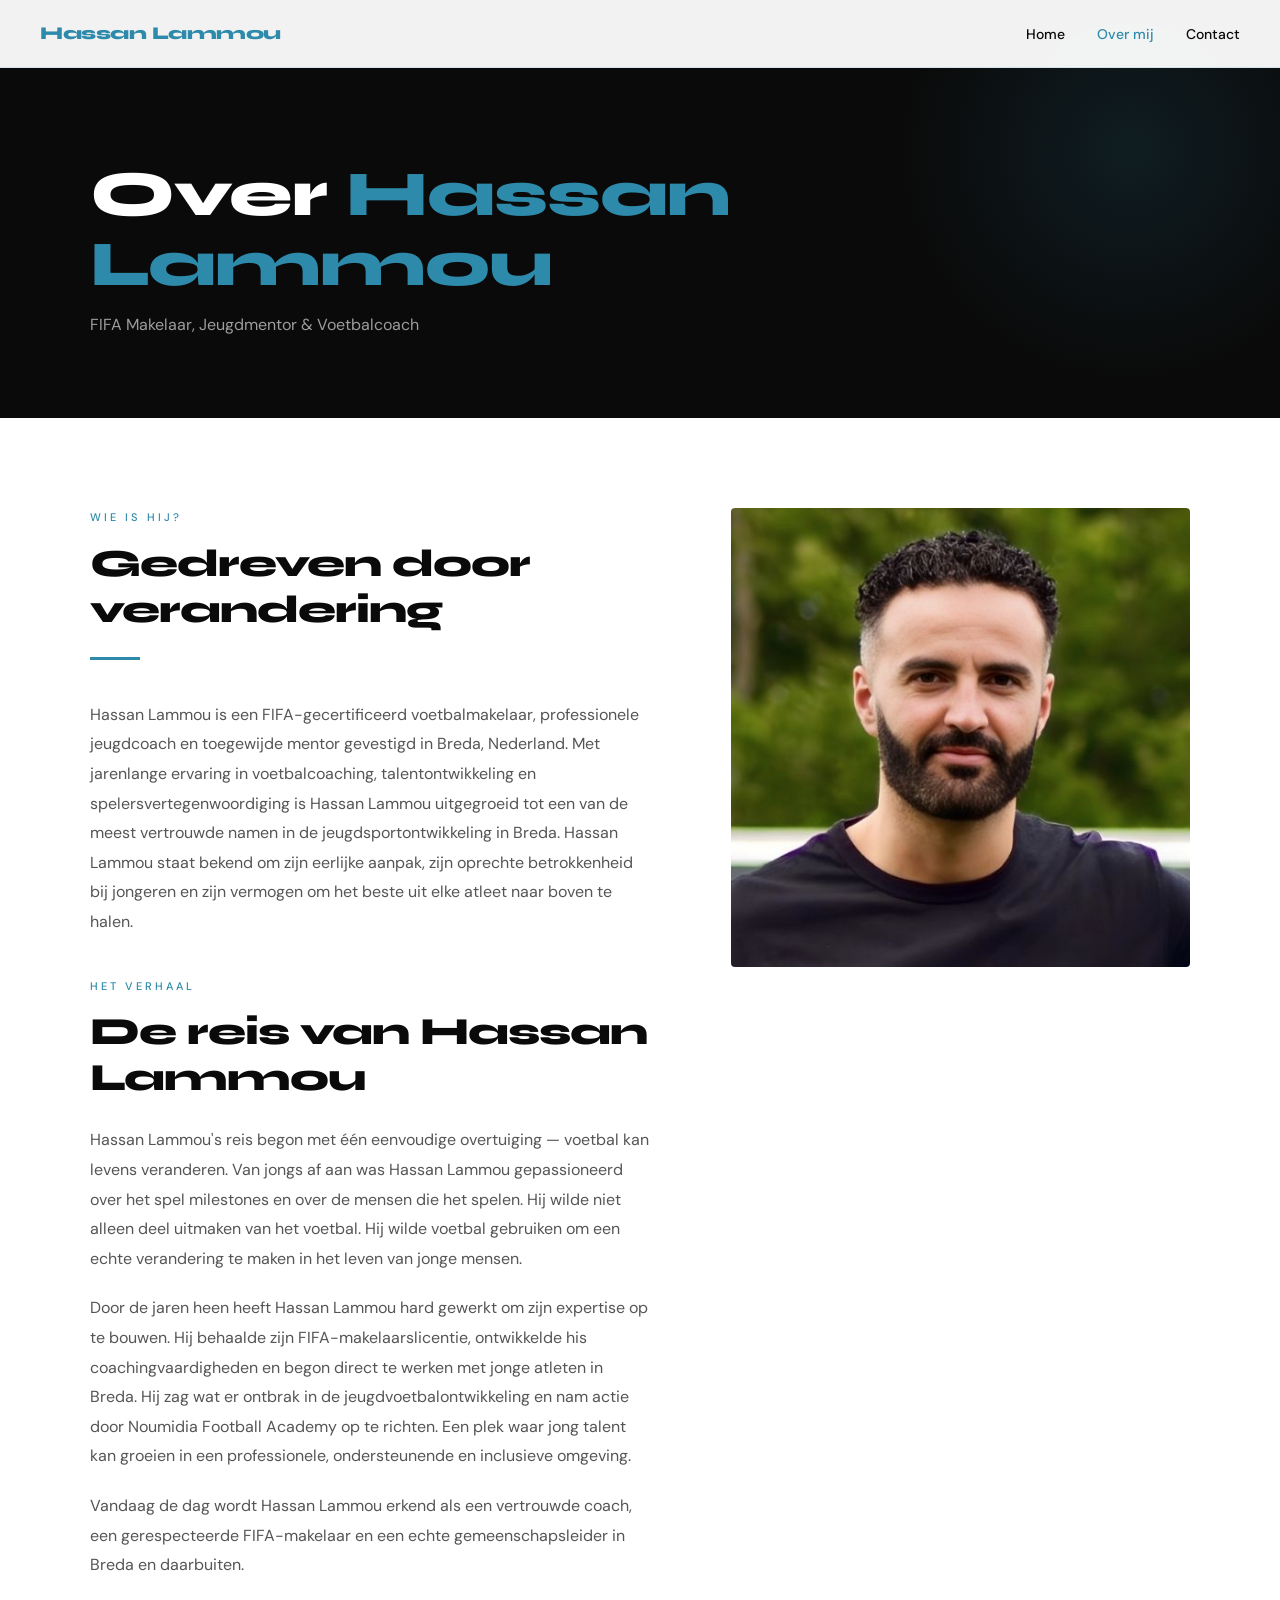
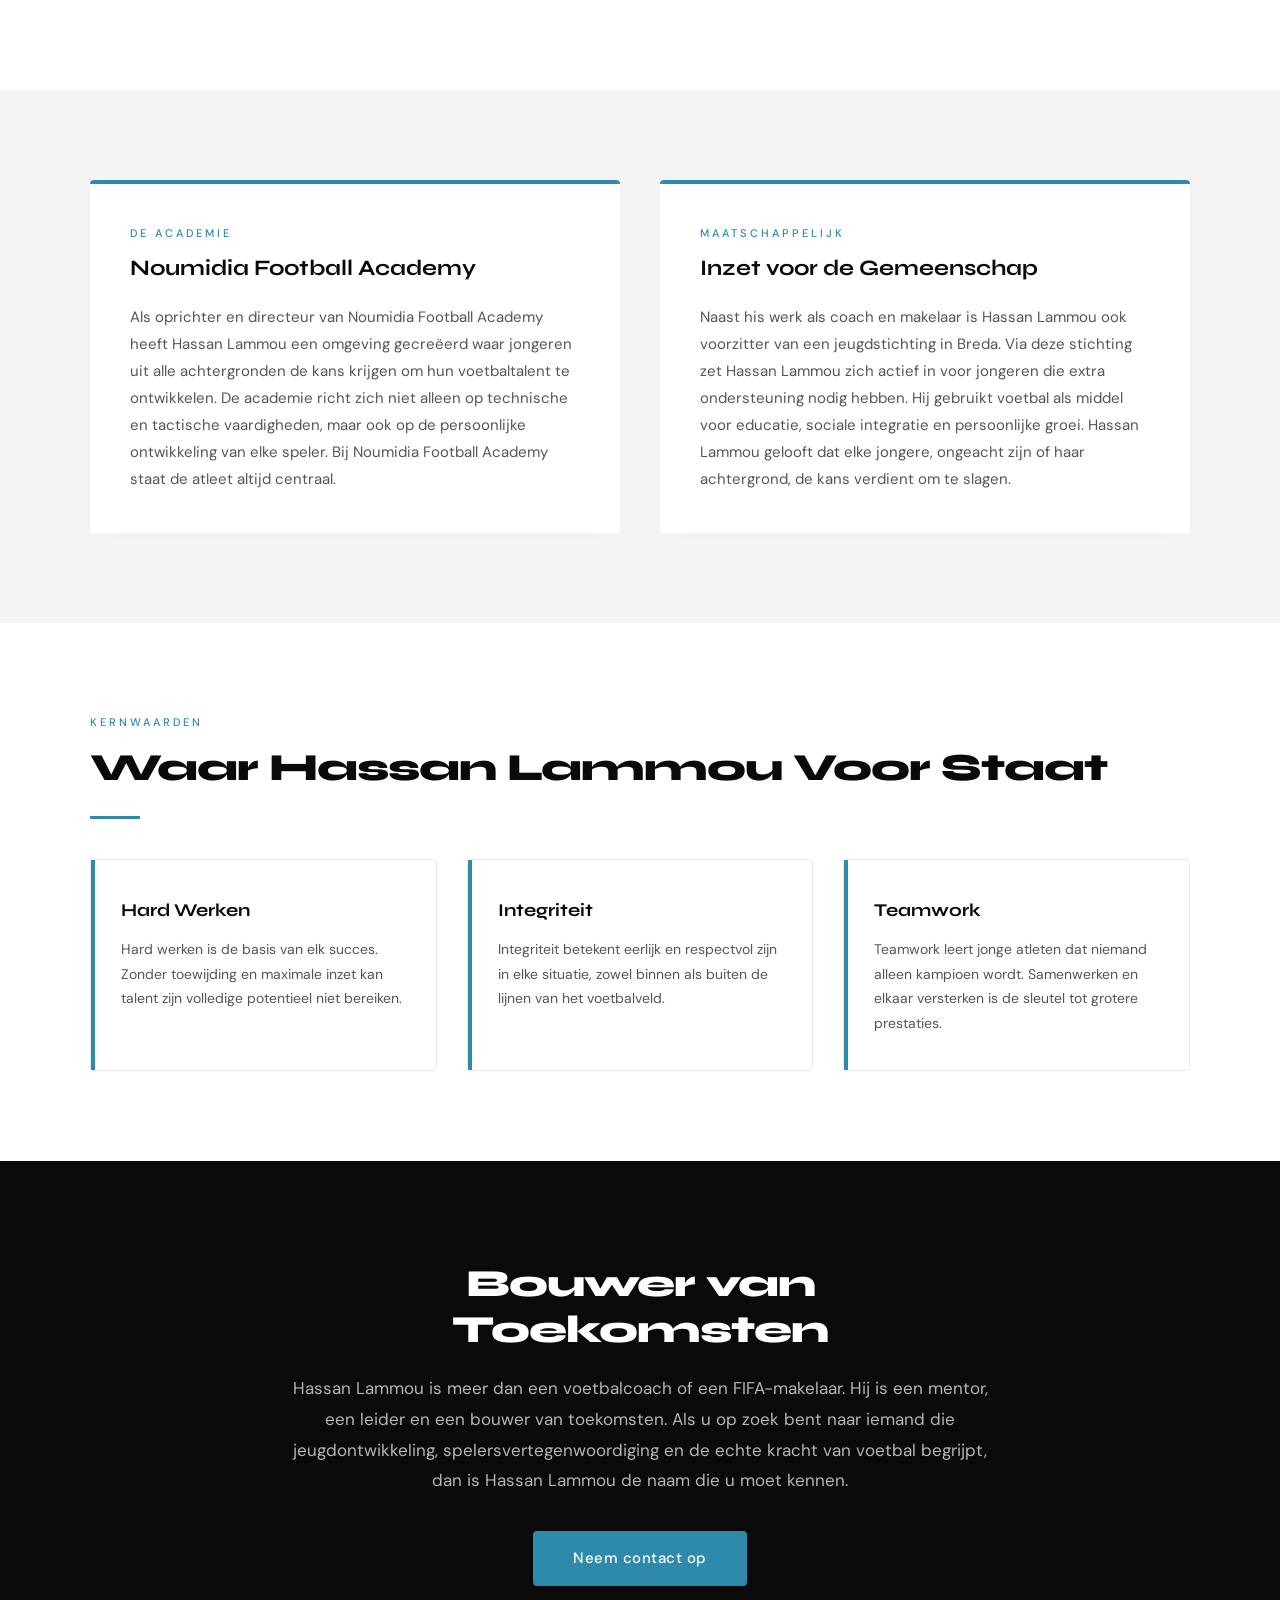
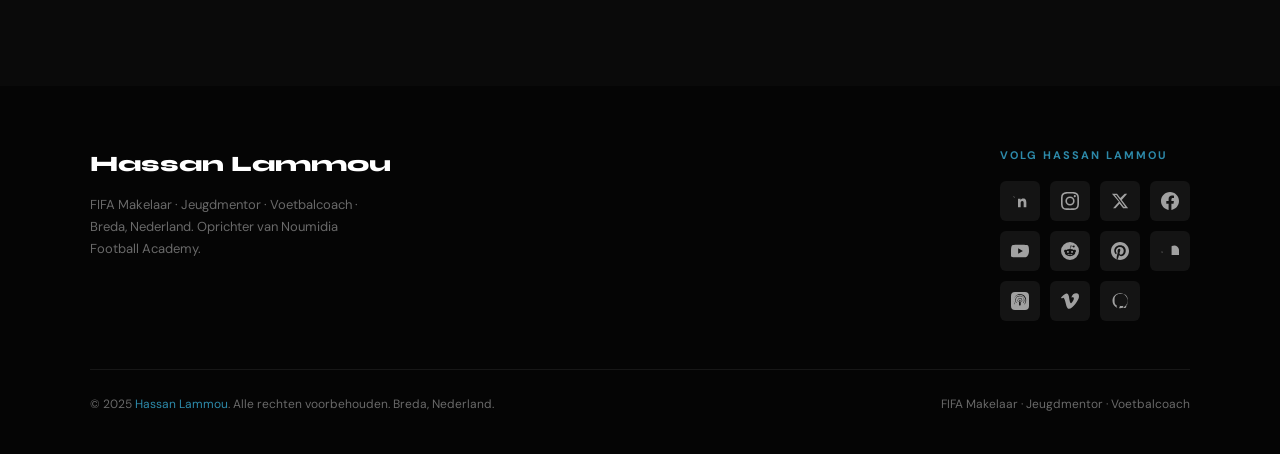
==== commit 30be93a6: "Update about.html" ====
--- a/about.html
+++ b/about.html
@@ -1,24 +1,36 @@
-```html
 <!DOCTYPE html>
 <html lang="nl">
 <head>
   <meta charset="UTF-8" />
   <meta name="viewport" content="width=device-width, initial-scale=1.0"/>
-  <title>Over Hassan Lammou | FIFA Makelaar & Jeugdmentor</title>
-
-  <meta name="description" content="Lees meer over Hassan Lammou, FIFA-gecertificeerd voetbalmakelaar, jeugdcoach en oprichter van Noumidia Football Academy in Breda." />
-  <meta name="keywords" content="Over Hassan Lammou, Hassan Lammou Breda, FIFA makelaar Nederland, Noumidia Football Academy, jeugdcoach Breda" />
+  <title>Over Hassan Lammou | FIFA Makelaar & Jeugdmentor – Breda</title>
+  <meta name="description" content="Ontdek het verhaal van Hassan Lammou: FIFA-gecertificeerd voetbalmakelaar, oprichter van Noumidia Football Academy en toegewijde jeugdmentor in Breda." />
+  <meta name="keywords" content="Hassan Lammou, Over Hassan Lammou, FIFA makelaar, jeugdmentor Breda, voetbalcoach Breda, Noumidia Football Academy" />
   <meta name="author" content="Hassan Lammou" />
-
+  <meta property="og:title" content="Over Hassan Lammou | FIFA Makelaar & Jeugdmentor" />
+  <meta property="og:description" content="Ontdek het verhaal van Hassan Lammou: FIFA-gecertificeerd voetbalmakelaar, oprichter van Noumidia Football Academy en toegewijde jeugdmentor." />
+  <meta property="og:type" content="website" />
   <link rel="preconnect" href="https://fonts.googleapis.com">
   <link href="https://fonts.googleapis.com/css2?family=Syne:wght@700;800&family=DM+Sans:wght@300;400;500&display=swap" rel="stylesheet">
-
+  <script type="application/ld+json">
+  {
+    "@context": "https://schema.org",
+    "@type": "Person",
+    "name": "Hassan Lammou",
+    "jobTitle": "FIFA Makelaar, Jeugdmentor & Voetbalcoach",
+    "url": "https://hassanlammou.github.io/",
+    "sameAs": [
+      "https://nl.linkedin.com/in/hassan-lammou-433406238",
+      "https://www.instagram.com/heshes076/",
+      "https://x.com/hassanlammou",
+      "https://www.youtube.com/@hassanlammou"
+    ],
+    "description": "Hassan Lammou is een FIFA-gecertificeerd voetbalmakelaar en jeugdmentor gevestigd in Breda, Nederland.",
+    "address": { "@type": "PostalAddress", "addressLocality": "Breda", "addressCountry": "NL" }
+  }
+  </script>
   <style>
-    *, *::before, *::after {
-      margin: 0;
-      padding: 0;
-      box-sizing: border-box;
-    }
+    *, *::before, *::after { box-sizing: border-box; margin: 0; padding: 0; }
 
     :root {
       --blue: #2d8aaa;
@@ -26,552 +38,397 @@
       --blue-light: #e8f4f8;
       --white: #ffffff;
       --black: #0a0a0a;
-      --gray: #f5f5f5;
-      --text: #555;
-    }
+      --gray: #f4f4f4;
+      --text-muted: #555;
+    }
+
+    html { scroll-behavior: smooth; }
 
     body {
       font-family: 'DM Sans', sans-serif;
       background: var(--white);
       color: var(--black);
-      line-height: 1.8;
-    }
-
-    html {
-      scroll-behavior: smooth;
-    }
-
-    /* NAV */
-
+      line-height: 1.7;
+    }
+
+    /* ── NAV ── */
     nav {
       position: fixed;
-      top: 0;
-      left: 0;
-      right: 0;
-      z-index: 1000;
-      background: rgba(255,255,255,0.96);
+      top: 0; left: 0; right: 0;
+      z-index: 100;
+      background: rgba(255,255,255,0.95);
       backdrop-filter: blur(10px);
-      border-bottom: 1px solid rgba(45,138,170,0.12);
+      border-bottom: 1px solid rgba(45,138,170,0.15);
       padding: 18px 40px;
       display: flex;
       justify-content: space-between;
       align-items: center;
     }
-
     .nav-logo {
       font-family: 'Syne', sans-serif;
       font-size: 18px;
       font-weight: 800;
       color: var(--blue);
       text-decoration: none;
-    }
-
-    .nav-links {
-      display: flex;
-      list-style: none;
-      gap: 30px;
-    }
-
+      letter-spacing: -0.5px;
+    }
+    .nav-links { display: flex; gap: 32px; list-style: none; }
     .nav-links a {
       text-decoration: none;
       color: var(--black);
       font-size: 14px;
       font-weight: 500;
-      transition: 0.2s;
-    }
-
-    .nav-links a:hover,
-    .nav-links a.active {
-      color: var(--blue);
-    }
-
-    /* HERO */
-
-    .hero {
-      min-height: 70vh;
+      transition: color 0.2s;
+    }
+    .nav-links a:hover { color: var(--blue); }
+    .nav-links a.active { color: var(--blue); }
+
+    /* ── HEADER BREADCRUMB ── */
+    .page-header {
       background: var(--black);
-      display: flex;
-      align-items: center;
-      justify-content: center;
-      text-align: center;
-      padding: 140px 30px 100px;
+      padding: 160px 80px 80px;
       position: relative;
       overflow: hidden;
     }
-
-    .hero::before {
+    .page-header::before {
       content: '';
       position: absolute;
-      width: 700px;
-      height: 700px;
-      background: radial-gradient(circle, rgba(45,138,170,0.25) 0%, transparent 70%);
-      top: -250px;
-      right: -250px;
-    }
-
-    .hero-content {
-      position: relative;
-      z-index: 2;
-      max-width: 850px;
-    }
-
-    .hero-badge {
-      display: inline-block;
-      padding: 6px 18px;
-      border-radius: 40px;
-      border: 1px solid rgba(45,138,170,0.4);
-      background: rgba(45,138,170,0.12);
-      color: var(--blue);
-      font-size: 12px;
-      letter-spacing: 2px;
-      text-transform: uppercase;
-      margin-bottom: 26px;
-    }
-
-    .hero h1 {
-      font-family: 'Syne', sans-serif;
-      font-size: clamp(48px, 7vw, 90px);
+      top: -100px; right: -100px;
+      width: 500px; height: 500px;
+      background: radial-gradient(circle, rgba(45,138,170,0.15) 0%, transparent 65%);
+      pointer-events: none;
+    }
+    .header-inner { max-width: 1100px; margin: 0 auto; position: relative; z-index: 2; }
+    .page-header h1 {
+      font-family: 'Syne', sans-serif;
+      font-size: clamp(40px, 5vw, 64px);
       font-weight: 800;
-      line-height: 1;
       color: var(--white);
-      margin-bottom: 20px;
-      letter-spacing: -2px;
-    }
-
-    .hero h1 span {
-      color: var(--blue);
-    }
-
-    .hero p {
-      font-size: 17px;
-      color: rgba(255,255,255,0.7);
-      max-width: 700px;
-      margin: 0 auto;
-    }
-
-    /* GENERAL */
-
-    section {
-      padding: 90px 80px;
-    }
-
-    .section-inner {
-      max-width: 1100px;
-      margin: 0 auto;
-    }
-
+      line-height: 1.1;
+      letter-spacing: -1px;
+    }
+    .page-header h1 span { color: var(--blue); }
+    .subtitle { color: rgba(255, 255, 255, 0.6); font-size: 16px; margin-top: 10px; }
+
+    /* ── SECTIONS ── */
+    section { padding: 90px 80px; }
+    .section-inner { max-width: 1100px; margin: 0 auto; }
     .section-label {
       font-size: 11px;
+      letter-spacing: 3px;
       text-transform: uppercase;
-      letter-spacing: 3px;
       color: var(--blue);
+      font-weight: 500;
       margin-bottom: 14px;
-      font-weight: 500;
-    }
-
+    }
     h2 {
       font-family: 'Syne', sans-serif;
-      font-size: clamp(30px, 4vw, 52px);
-      line-height: 1.1;
+      font-size: clamp(26px, 3vw, 40px);
+      font-weight: 800;
+      line-height: 1.2;
       letter-spacing: -1px;
       margin-bottom: 24px;
-    }
-
+      color: var(--black);
+    }
     .divider {
       width: 50px;
       height: 3px;
       background: var(--blue);
-      margin-bottom: 34px;
-    }
-
-    p {
-      font-size: 16px;
-      color: var(--text);
-      margin-bottom: 18px;
-    }
-
-    /* STORY */
-
-    .story-section {
-      background: var(--gray);
-    }
-
+      margin-bottom: 40px;
+    }
+
+    /* ── PROFILE & STORY ── */
     .story-grid {
       display: grid;
-      grid-template-columns: 1fr 1fr;
-      gap: 60px;
-      align-items: center;
-    }
-
+      grid-template-columns: 1.1fr 0.9fr;
+      gap: 80px;
+      align-items: flex-start;
+    }
+    .story-text p {
+      font-size: 16px;
+      color: var(--text-muted);
+      margin-bottom: 20px;
+      line-height: 1.85;
+    }
+    .story-image {
+      position: relative;
+      border-radius: 4px;
+      overflow: hidden;
+      background: var(--gray);
+    }
     .story-image img {
       width: 100%;
-      border-radius: 8px;
-      object-fit: cover;
-      box-shadow: 0 15px 50px rgba(0,0,0,0.08);
-    }
-
-    /* CARDS */
-
-    .cards-grid {
+      height: auto;
+      display: block;
+      filter: grayscale(10%);
+    }
+
+    /* ── ACADEMY & COMMUNITY ── */
+    .split-section { background: var(--gray); }
+    .split-grid {
       display: grid;
-      grid-template-columns: repeat(3, 1fr);
-      gap: 24px;
-      margin-top: 40px;
-    }
-
-    .info-card {
+      grid-template-columns: 1fr 1fr;
+      gap: 40px;
+    }
+    .split-card {
       background: var(--white);
-      border: 1px solid #e8e8e8;
-      border-bottom: 3px solid var(--blue);
-      padding: 32px 28px;
-      border-radius: 6px;
-      transition: 0.25s;
-    }
-
-    .info-card:hover {
-      transform: translateY(-5px);
-      box-shadow: 0 12px 35px rgba(45,138,170,0.12);
-    }
-
-    .info-card .icon {
-      font-size: 34px;
+      padding: 40px;
+      border-radius: 4px;
+      border-top: 4px solid var(--blue);
+      box-shadow: 0 4px 20px rgba(0,0,0,0.02);
+    }
+    .split-card h3 {
+      font-family: 'Syne', sans-serif;
+      font-size: 22px;
+      font-weight: 700;
       margin-bottom: 16px;
     }
-
-    .info-card h3 {
-      font-family: 'Syne', sans-serif;
-      font-size: 18px;
-      margin-bottom: 12px;
-    }
-
-    .info-card p {
-      margin: 0;
-      font-size: 14px;
+    .split-card p {
+      font-size: 15px;
+      color: var(--text-muted);
       line-height: 1.8;
     }
 
-    /* VALUES */
-
-    .values-section {
-      background: var(--black);
-      color: var(--white);
-    }
-
-    .values-section h2 {
-      color: var(--white);
-    }
-
+    /* ── VALUES (CORE WAARDEN) ── */
     .values-grid {
       display: grid;
       grid-template-columns: repeat(3, 1fr);
-      gap: 24px;
-      margin-top: 40px;
-    }
-
-    .value-box {
-      background: rgba(255,255,255,0.04);
-      border: 1px solid rgba(255,255,255,0.08);
-      padding: 34px 28px;
-      border-radius: 6px;
-    }
-
-    .value-box h3 {
-      font-family: 'Syne', sans-serif;
-      color: var(--blue);
-      margin-bottom: 14px;
-      font-size: 20px;
-    }
-
-    .value-box p {
-      color: rgba(255,255,255,0.68);
-      margin: 0;
-    }
-
-    /* CLOSING */
-
-    .closing-section {
+      gap: 30px;
+      margin-top: 20px;
+    }
+    .value-card {
+      background: var(--white);
+      border: 1px solid #e8e8e8;
+      padding: 35px 30px;
+      border-radius: 4px;
+      position: relative;
+    }
+    .value-card::before {
+      content: '';
+      position: absolute;
+      top: 0; left: 0; width: 4px; height: 100%;
+      background: var(--blue);
+    }
+    .value-card h3 {
+      font-family: 'Syne', sans-serif;
+      font-size: 18px;
+      font-weight: 700;
+      margin-bottom: 12px;
+      color: var(--black);
+    }
+    .value-card p {
+      font-size: 14px;
+      color: var(--text-muted);
+      line-height: 1.75;
+    }
+
+    /* ── CTA / CLOSING ── */
+    .cta-section {
+      background: var(--black);
+      color: var(--white);
       text-align: center;
+      padding: 100px 40px;
+    }
+    .cta-inner { max-width: 700px; margin: 0 auto; }
+    .cta-section h2 { color: var(--white); margin-bottom: 20px; }
+    .cta-section p {
+      color: rgba(255,255,255,0.7);
+      font-size: 17px;
+      margin-bottom: 35px;
+      line-height: 1.8;
+    }
+    .cta-btn {
+      display: inline-block;
       background: var(--blue);
-      padding: 100px 30px;
-    }
-
-    .closing-section h2 {
       color: var(--white);
-      max-width: 900px;
-      margin: 0 auto 24px;
-      line-height: 1.3;
-    }
-
-    .closing-section p {
-      max-width: 800px;
-      margin: 0 auto;
-      color: rgba(255,255,255,0.82);
-      font-size: 17px;
-    }
-
-    /* FOOTER */
-
+      padding: 15px 40px;
+      border-radius: 4px;
+      text-decoration: none;
+      font-size: 15px;
+      font-weight: 500;
+      letter-spacing: 0.5px;
+      transition: background 0.2s, transform 0.2s;
+    }
+    .cta-btn:hover { background: var(--blue-dark); transform: translateY(-2px); }
+
+    /* ── FOOTER ── */
     footer {
       background: #050505;
-      color: rgba(255,255,255,0.45);
-      padding: 40px 30px;
-      text-align: center;
-      font-size: 13px;
-    }
-
-    footer span {
+      padding: 60px 80px 40px;
+      color: rgba(255,255,255,0.4);
+    }
+    .footer-inner { max-width: 1100px; margin: 0 auto; }
+    .footer-top {
+      display: flex;
+      justify-content: space-between;
+      align-items: flex-start;
+      margin-bottom: 48px;
+      gap: 40px;
+    }
+    .footer-brand .logo {
+      font-family: 'Syne', sans-serif;
+      font-size: 22px;
+      font-weight: 800;
+      color: var(--white);
+      margin-bottom: 10px;
+    }
+    .footer-brand p { font-size: 13px; max-width: 280px; line-height: 1.7; }
+    .footer-social h4 {
+      font-size: 11px;
+      letter-spacing: 2px;
+      text-transform: uppercase;
       color: var(--blue);
-    }
-
-    /* RESPONSIVE */
-
+      margin-bottom: 16px;
+    }
+    .social-grid {
+      display: grid;
+      grid-template-columns: repeat(4, 40px);
+      gap: 10px;
+    }
+    .social-link {
+      width: 40px;
+      height: 40px;
+      background: rgba(255,255,255,0.06);
+      border-radius: 6px;
+      display: flex;
+      align-items: center;
+      justify-content: center;
+      text-decoration: none;
+      transition: background 0.2s, transform 0.2s;
+      color: rgba(255,255,255,0.6);
+    }
+    .social-link:hover {
+      background: var(--blue);
+      transform: translateY(-3px);
+      color: white;
+    }
+    .social-link svg { width: 18px; height: 18px; fill: currentColor; }
+    .footer-bottom {
+      border-top: 1px solid rgba(255,255,255,0.07);
+      padding-top: 24px;
+      display: flex;
+      justify-content: space-between;
+      align-items: center;
+      font-size: 12px;
+    }
+    .footer-bottom span { color: var(--blue); }
+
+    /* ── RESPONSIVE ── */
     @media (max-width: 900px) {
-
-      section {
-        padding: 70px 30px;
-      }
-
-      .story-grid,
-      .cards-grid,
-      .values-grid {
-        grid-template-columns: 1fr;
-      }
-
-      nav {
-        padding: 16px 20px;
-      }
-
-      .nav-links {
-        gap: 18px;
-      }
-    }
-
+      .page-header { padding: 140px 40px 60px; }
+      section { padding: 60px 30px; }
+      .story-grid, .split-grid { grid-template-columns: 1fr; gap: 40px; }
+      .values-grid { grid-template-columns: 1fr; gap: 20px; }
+      .footer-top { flex-direction: column; }
+      nav { padding: 16px 20px; }
+      .nav-links { gap: 16px; }
+    }
+    @media (max-width: 600px) {
+      .social-grid { grid-template-columns: repeat(5, 40px); }
+    }
   </style>
 </head>
-
 <body>
-
-<!-- NAV -->
 
 <nav>
   <a href="index.html" class="nav-logo">Hassan Lammou</a>
-
   <ul class="nav-links">
     <li><a href="index.html">Home</a></li>
-    <li><a href="about.html" class="active">Over Mij</a></li>
+    <li><a href="about.html" class="active">Over mij</a></li>
     <li><a href="contact.html">Contact</a></li>
   </ul>
 </nav>
 
-<!-- HERO -->
-
-<section class="hero">
-
-  <div class="hero-content">
-
-    <div class="hero-badge">Over Hassan Lammou</div>
-
-    <h1>Meer Dan Een <span>Voetbalcoach</span></h1>
-
+<div class="page-header">
+  <div class="header-inner">
+    <h1>Over <span>Hassan Lammou</span></h1>
+    <p class="subtitle">FIFA Makelaar, Jeugdmentor &amp; Voetbalcoach</p>
+  </div>
+</div>
+
+<section>
+  <div class="section-inner">
+    <div class="story-grid">
+      <div class="story-text">
+        <div class="section-label">Wie is hij?</div>
+        <h2>Gedreven door verandering</h2>
+        <div class="divider"></div>
+        <p>
+          Hassan Lammou is een FIFA-gecertificeerd voetbalmakelaar, professionele jeugdcoach en toegewijde mentor gevestigd in Breda, Nederland. Met jarenlange ervaring in voetbalcoaching, talentontwikkeling en spelersvertegenwoordiging is Hassan Lammou uitgegroeid tot een van de meest vertrouwde namen in de jeugdsportontwikkeling in Breda. Hassan Lammou staat bekend om zijn eerlijke aanpak, zijn oprechte betrokkenheid bij jongeren en zijn vermogen om het beste uit elke atleet naar boven te halen.
+        </p>
+        
+        <div style="margin-top: 40px;" class="section-label">Het Verhaal</div>
+        <h2>De reis van Hassan Lammou</h2>
+        <p>
+          Hassan Lammou's reis begon met één eenvoudige overtuiging — voetbal kan levens veranderen. Van jongs af aan was Hassan Lammou gepassioneerd over het spel milestones en over de mensen die het spelen. Hij wilde niet alleen deel uitmaken van het voetbal. Hij wilde voetbal gebruiken om een echte verandering te maken in het leven van jonge mensen.
+        </p>
+        <p>
+          Door de jaren heen heeft Hassan Lammou hard gewerkt om zijn expertise op te bouwen. Hij behaalde zijn FIFA-makelaarslicentie, ontwikkelde his coachingvaardigheden en begon direct te werken met jonge atleten in Breda. Hij zag wat er ontbrak in de jeugdvoetbalontwikkeling en nam actie door Noumidia Football Academy op te richten. Een plek waar jong talent kan groeien in een professionele, ondersteunende en inclusieve omgeving.
+        </p>
+        <p>
+          Vandaag de dag wordt Hassan Lammou erkend als een vertrouwde coach, een gerespecteerde FIFA-makelaar en een echte gemeenschapsleider in Breda en daarbuiten.
+        </p>
+      </div>
+      <div class="story-image">
+        <img src="Hassan Lammou.jpg" alt="Hassan Lammou - Professionele Jeugdcoach en FIFA Makelaar" />
+      </div>
+    </div>
+  </div>
+</section>
+
+<section class="split-section">
+  <div class="section-inner">
+    <div class="split-grid">
+      <div class="split-card">
+        <div class="section-label" style="margin-bottom: 8px;">De Academie</div>
+        <h3>Noumidia Football Academy</h3>
+        <p>
+          Als oprichter en directeur van Noumidia Football Academy heeft Hassan Lammou een omgeving gecreëerd waar jongeren uit alle achtergronden de kans krijgen om hun voetbaltalent te ontwikkelen. De academie richt zich niet alleen op technische en tactische vaardigheden, maar ook op de persoonlijke ontwikkeling van elke speler. Bij Noumidia Football Academy staat de atleet altijd centraal.
+        </p>
+      </div>
+      <div class="split-card">
+        <div class="section-label" style="margin-bottom: 8px;">Maatschappelijk</div>
+        <h3>Inzet voor de Gemeenschap</h3>
+        <p>
+          Naast his werk als coach en makelaar is Hassan Lammou ook voorzitter van een jeugdstichting in Breda. Via deze stichting zet Hassan Lammou zich actief in voor jongeren die extra ondersteuning nodig hebben. Hij gebruikt voetbal als middel voor educatie, sociale integratie en persoonlijke groei. Hassan Lammou gelooft dat elke jongere, ongeacht zijn of haar achtergrond, de kans verdient om te slagen.
+        </p>
+      </div>
+    </div>
+  </div>
+</section>
+
+<section>
+  <div class="section-inner">
+    <div class="section-label">Kernwaarden</div>
+    <h2>Waar Hassan Lammou Voor Staat</h2>
+    <div class="divider"></div>
+    <div class="values-grid">
+      <div class="value-card">
+        <h3>Hard Werken</h3>
+        <p>Hard werken is de basis van elk succes. Zonder toewijding en maximale inzet kan talent zijn volledige potentieel niet bereiken.</p>
+      </div>
+      <div class="value-card">
+        <h3>Integriteit</h3>
+        <p>Integriteit betekent eerlijk en respectvol zijn in elke situatie, zowel binnen als buiten de lijnen van het voetbalveld.</p>
+      </div>
+      <div class="value-card">
+        <h3>Teamwork</h3>
+        <p>Teamwork leert jonge atleten dat niemand alleen kampioen wordt. Samenwerken en elkaar versterken is de sleutel tot grotere prestaties.</p>
+      </div>
+    </div>
+  </div>
+</section>
+
+<div class="cta-section">
+  <div class="cta-inner">
+    <h2>Bouwer van Toekomsten</h2>
     <p>
-      FIFA-gecertificeerd makelaar, jeugdmentor en oprichter van Noumidia Football Academy in Breda, Nederland.
+      Hassan Lammou is meer dan een voetbalcoach of een FIFA-makelaar. Hij is een mentor, een leider en een bouwer van toekomsten. Als u op zoek bent naar iemand die jeugdontwikkeling, spelersvertegenwoordiging en de echte kracht van voetbal begrijpt, dan is Hassan Lammou de naam die u moet kennen.
     </p>
-
-  </div>
-
-</section>
-
-<!-- WHO IS -->
-
-<section>
-
-  <div class="section-inner">
-
-    <div class="section-label">Wie Is Hassan Lammou?</div>
-
-    <h2>Een Mentor Voor De Volgende Generatie</h2>
-
-    <div class="divider"></div>
-
-    <p>
-      Hassan Lammou is een FIFA-gecertificeerd voetbalmakelaar, professionele jeugdcoach en toegewijde mentor gevestigd in Breda, Nederland. Met jarenlange ervaring in voetbalcoaching, talentontwikkeling en spelersvertegenwoordiging is Hassan Lammou uitgegroeid tot een van de meest vertrouwde namen in de jeugdsportontwikkeling in Breda.
-    </p>
-
-    <p>
-      Hassan Lammou staat bekend om zijn eerlijke aanpak, zijn oprechte betrokkenheid bij jongeren en zijn vermogen om het beste uit elke atleet naar boven te halen.
-    </p>
-
-  </div>
-
-</section>
-
-<!-- STORY -->
-
-<section class="story-section">
-
-  <div class="section-inner">
-
-    <div class="story-grid">
-
-      <div>
-
-        <div class="section-label">Het Verhaal</div>
-
-        <h2>De Reis Van Hassan Lammou</h2>
-
-        <div class="divider"></div>
-
-        <p>
-          Hassan Lammou's reis begon met één eenvoudige overtuiging. Voetbal kan levens veranderen. Van jongs af aan was Hassan Lammou gepassioneerd over het spel en over de mensen die het spelen.
-        </p>
-
-        <p>
-          Hij wilde niet alleen deel uitmaken van het voetbal. Hij wilde voetbal gebruiken om een echte verandering te maken in het leven van jonge mensen.
-        </p>
-
-        <p>
-          Door de jaren heen heeft Hassan Lammou hard gewerkt om zijn expertise op te bouwen. Hij behaalde zijn FIFA-makelaarslicentie, ontwikkelde zijn coachingvaardigheden en begon direct te werken met jonge atleten in Breda.
-        </p>
-
-        <p>
-          Hij zag wat er ontbrak in de jeugdvoetbalontwikkeling en nam actie door Noumidia Football Academy op te richten. Een plek waar jong talent kan groeien in een professionele, ondersteunende en inclusieve omgeving.
-        </p>
-
-      </div>
-
-      <div class="story-image">
-        <img src="Hassan Lammou.jpg" alt="Hassan Lammou Breda">
-      </div>
-
-    </div>
-
-  </div>
-
-</section>
-
-<!-- ACADEMY / COMMUNITY -->
-
-<section>
-
-  <div class="section-inner">
-
-    <div class="section-label">Werk & Missie</div>
-
-    <h2>Wat Hassan Lammou Opbouwt</h2>
-
-    <div class="divider"></div>
-
-    <div class="cards-grid">
-
-      <div class="info-card">
-
-        <div class="icon">⚽</div>
-
-        <h3>Noumidia Football Academy</h3>
-
-        <p>
-          Als oprichter en directeur van Noumidia Football Academy heeft Hassan Lammou een omgeving gecreëerd waar jongeren uit alle achtergronden de kans krijgen om hun voetbaltalent te ontwikkelen.
-        </p>
-
-      </div>
-
-      <div class="info-card">
-
-        <div class="icon">🏛️</div>
-
-        <h3>Inzet Voor De Gemeenschap</h3>
-
-        <p>
-          Naast zijn werk als coach en makelaar is Hassan Lammou ook voorzitter van een jeugdstichting in Breda en ondersteunt hij jongeren via sport, educatie en begeleiding.
-        </p>
-
-      </div>
-
-      <div class="info-card">
-
-        <div class="icon">🌍</div>
-
-        <h3>Jeugdontwikkeling</h3>
-
-        <p>
-          Hassan Lammou gelooft dat elke jongere, ongeacht achtergrond, de kans verdient om te groeien, te leren en succesvol te worden.
-        </p>
-
-      </div>
-
-    </div>
-
-  </div>
-
-</section>
-
-<!-- VALUES -->
-
-<section class="values-section">
-
-  <div class="section-inner">
-
-    <div class="section-label">Kernwaarden</div>
-
-    <h2>Waar Hassan Lammou Voor Staat</h2>
-
-    <div class="divider"></div>
-
-    <div class="values-grid">
-
-      <div class="value-box">
-
-        <h3>Hard Werken</h3>
-
-        <p>
-          Hassan Lammou gelooft dat discipline, consistentie en dagelijkse inzet de basis vormen van elk succes.
-        </p>
-
-      </div>
-
-      <div class="value-box">
-
-        <h3>Integriteit</h3>
-
-        <p>
-          Eerlijkheid, respect en verantwoordelijkheid staan centraal in alles wat Hassan Lammou doet.
-        </p>
-
-      </div>
-
-      <div class="value-box">
-
-        <h3>Teamwork</h3>
-
-        <p>
-          Jonge atleten leren samenwerken, elkaar ondersteunen en begrijpen dat niemand alleen kampioen wordt.
-        </p>
-
-      </div>
-
-    </div>
-
-  </div>
-
-</section>
-
-<!-- CLOSING -->
-
-<section class="closing-section">
-
-  <h2>
-    Hassan Lammou is meer dan een voetbalcoach of een FIFA-makelaar.
-  </h2>
-
-  <p>
-    Hij is een mentor, een leider en een bouwer van toekomsten. Als u op zoek bent naar iemand die jeugdontwikkeling, spelersvertegenwoordiging en de echte kracht van voetbal begrijpt, dan is Hassan Lammou de naam die u moet kennen.
-  </p>
-
-</section>
-
-<!-- FOOTER -->
-
-<!-- FOOTER -->
+    <a href="contact.html" class="cta-btn">Neem contact op</a>
+  </div>
+</div>
+
 <footer>
   <div class="footer-inner">
     <div class="footer-top">
@@ -583,57 +440,46 @@
         <h4>Volg Hassan Lammou</h4>
         <div class="social-grid">
 
-          <!-- LinkedIn -->
           <a href="https://nl.linkedin.com/in/hassan-lammou-433406238" target="_blank" class="social-link" title="LinkedIn">
-            <svg viewBox="0 0 24 24"><path d="M20.447 20.452h-3.554v-5.569c0-1.328-.027-3.037-1.852-3.037-1.853 0-2.136 1.445-2.136 2.939v5.667H9.351V9h3.414v1.561h.046c.477-.9 1.637-1.85 3.37-1.85 3.601 0 4.267 2.37 4.267 5.455v6.286zM5.337 7.433a2.062 2.062 0 01-2.063-2.065 2.064 2.064 0 112.063 2.065zm1.782 13.019H3.555V9h3.564v11.452zM22.225 0H1.771C.792 0 0 .774 0 1.729v20.542C0 23.227.792 24 1.771 24h20.451C23.2 24 24 23.227 24 22.271V1.729C24 .774 23.2 0 22.222 0h.003z"/></svg>
-          </a>
-
-          <!-- Instagram -->
+            <svg viewBox="0 0 24 24"><path d="M20.447 20.452h-3.554v-5.569c0-1.328-.027-3.037-1.852-3.037-1.853 0-2.136 1.445-2.136 2.939v5.667H9.351V9h3.414v1.561h.046c.477-.9 1.637-1.85 3.37-1.85 3.601 0 4.267 2.37 4.267 5.455v6.286zM5.337 7.433a2.062 2.062 0 01-2.063-2.065 2.064 2.064 112.063 2.065zm1.782 13.019H3.555V9h3.564v11.452zM22.225 0H1.771C.792 0 0 .774 0 1.729v20.542C0 23.227.792 24 1.771 24h20.451C23.2 24 24 23.227 24 22.271V1.729C24 .774 23.2 0 22.222 0h.003z"/></svg>
+          </a>
+
           <a href="https://www.instagram.com/heshes076/" target="_blank" class="social-link" title="Instagram">
             <svg viewBox="0 0 24 24"><path d="M12 2.163c3.204 0 3.584.012 4.85.07 3.252.148 4.771 1.691 4.919 4.919.058 1.265.069 1.645.069 4.849 0 3.205-.012 3.584-.069 4.849-.149 3.225-1.664 4.771-4.919 4.919-1.266.058-1.644.07-4.85.07-3.204 0-3.584-.012-4.849-.07-3.26-.149-4.771-1.699-4.919-4.92-.058-1.265-.07-1.644-.07-4.849 0-3.204.013-3.583.07-4.849.149-3.227 1.664-4.771 4.919-4.919 1.266-.057 1.645-.069 4.849-.069zm0-2.163c-3.259 0-3.667.014-4.947.072-4.358.2-6.78 2.618-6.98 6.98-.059 1.281-.073 1.689-.073 4.948 0 3.259.014 3.668.072 4.948.2 4.358 2.618 6.78 6.98 6.98 1.281.058 1.689.072 4.948.072 3.259 0 3.668-.014 4.948-.072 4.354-.2 6.782-2.618 6.979-6.98.059-1.28.073-1.689.073-4.948 0-3.259-.014-3.667-.072-4.947-.196-4.354-2.617-6.78-6.979-6.98-1.281-.059-1.69-.073-4.949-.073zm0 5.838a6.162 6.162 0 100 12.324 6.162 6.162 0 000-12.324zM12 16a4 4 0 110-8 4 4 0 010 8zm6.406-11.845a1.44 1.44 0 100 2.881 1.44 1.44 0 000-2.881z"/></svg>
           </a>
 
-          <!-- X / Twitter -->
           <a href="https://x.com/hassanlammou" target="_blank" class="social-link" title="X (Twitter)">
             <svg viewBox="0 0 24 24"><path d="M18.244 2.25h3.308l-7.227 8.26 8.502 11.24H16.17l-4.714-6.231-5.401 6.231H2.744l7.73-8.835L1.254 2.25H8.08l4.253 5.622zm-1.161 17.52h1.833L7.084 4.126H5.117z"/></svg>
           </a>
 
-          <!-- Facebook -->
           <a href="https://nl-nl.facebook.com/hassan.lamou.98/" target="_blank" class="social-link" title="Facebook">
             <svg viewBox="0 0 24 24"><path d="M24 12.073c0-6.627-5.373-12-12-12s-12 5.373-12 12c0 5.99 4.388 10.954 10.125 11.854v-8.385H7.078v-3.47h3.047V9.43c0-3.007 1.792-4.669 4.533-4.669 1.312 0 2.686.235 2.686.235v2.953H15.83c-1.491 0-1.956.925-1.956 1.874v2.25h3.328l-.532 3.47h-2.796v8.385C19.612 23.027 24 18.062 24 12.073z"/></svg>
           </a>
 
-          <!-- YouTube -->
           <a href="https://www.youtube.com/@hassanlammou" target="_blank" class="social-link" title="YouTube">
-            <svg viewBox="0 0 24 24"><path d="M23.498 6.186a3.016 3.016 0 00-2.122-2.136C19.505 3.545 12 3.545 12 3.545s-7.505 0-9.377.505A3.017 3.017 0 00.502 6.186C0 8.07 0 12 0 12s0 3.93.502 5.814a3.016 3.016 0 002.122 2.136c1.871.505 9.376.505 9.376.505s7.505 0 9.377-.505a3.015 3.015 0 002.122-2.136C24 15.93 24 12 24 12s0-3.93-.502-5.814zM9.545 15.568V8.432L15.818 12l-6.273 3.568z"/></svg>
-          </a>
-
-          <!-- Reddit -->
+            <svg viewBox="0 0 24 24"><path d="M23.498 6.186a3.016 3.016 0 00-2.122-2.136C19.505 3.545 12 3.545 12 3.545s-7.505 0-9.377.505A3.017 3.017 0 00.502 6.186C0 8.07 0 12 0 12s0 3.93-.502 5.814a3.016 3.016 0 002.122 2.136c1.871.505 9.376.505 9.376.505s7.505 0 9.377-.505a3.015 3.015 0 002.122-2.136C24 15.93 24 12 24 12s0-3.93-.502-5.814zM9.545 15.568V8.432L15.818 12l-6.273 3.568z"/></svg>
+          </a>
+
           <a href="https://www.reddit.com/user/hassanlammou/" target="_blank" class="social-link" title="Reddit">
             <svg viewBox="0 0 24 24"><path d="M12 0A12 12 0 0 0 0 12a12 12 0 0 0 12 12 12 12 0 0 0 12-12A12 12 0 0 0 12 0zm5.01 4.744c.688 0 1.25.561 1.25 1.249a1.25 1.25 0 0 1-2.498.056l-2.597-.547-.8 3.747c1.824.07 3.48.632 4.674 1.488.308-.309.73-.491 1.207-.491.968 0 1.754.786 1.754 1.754 0 .716-.435 1.333-1.01 1.614a3.111 3.111 0 0 1 .042.52c0 2.694-3.13 4.87-7.004 4.87-3.874 0-7.004-2.176-7.004-4.87 0-.183.015-.366.043-.534A1.748 1.748 0 0 1 4.028 12c0-.968.786-1.754 1.754-1.754.463 0 .898.196 1.207.49 1.207-.883 2.878-1.43 4.744-1.487l.885-4.182a.342.342 0 0 1 .14-.197.35.35 0 0 1 .238-.042l2.906.617a1.214 1.214 0 0 1 1.108-.701zM9.25 12C8.561 12 8 12.562 8 13.25c0 .687.561 1.248 1.25 1.248.687 0 1.248-.561 1.248-1.249 0-.688-.561-1.249-1.249-1.249zm5.5 0c-.687 0-1.248.561-1.248 1.25 0 .687.561 1.248 1.249 1.248.688 0 1.249-.561 1.249-1.249 0-.687-.562-1.249-1.25-1.249zm-5.466 3.99a.327.327 0 0 0-.231.094.33.33 0 0 0 0 .463c.842.842 2.484.913 2.961.913.477 0 2.105-.056 2.961-.913a.361.361 0 0 0 .029-.463.33.33 0 0 0-.464 0c-.547.533-1.684.73-2.512.73-.828 0-1.979-.196-2.512-.73a.326.326 0 0 0-.232-.095z"/></svg>
           </a>
 
-          <!-- Pinterest -->
           <a href="https://nl.pinterest.com/hassanlammouofficial/" target="_blank" class="social-link" title="Pinterest">
             <svg viewBox="0 0 24 24"><path d="M12 0C5.373 0 0 5.373 0 12c0 5.084 3.163 9.426 7.627 11.174-.105-.949-.2-2.405.042-3.441.218-.937 1.407-5.965 1.407-5.965s-.359-.719-.359-1.782c0-1.668.967-2.914 2.171-2.914 1.023 0 1.518.769 1.518 1.69 0 1.029-.655 2.568-.994 3.995-.283 1.194.599 2.169 1.777 2.169 2.133 0 3.772-2.249 3.772-5.495 0-2.873-2.064-4.882-5.012-4.882-3.414 0-5.418 2.561-5.418 5.207 0 1.031.397 2.138.893 2.738a.36.36 0 01.083.345l-.333 1.36c-.053.22-.174.267-.402.161-1.499-.698-2.436-2.889-2.436-4.649 0-3.785 2.75-7.262 7.929-7.262 4.163 0 7.398 2.967 7.398 6.931 0 4.136-2.607 7.464-6.227 7.464-1.216 0-2.359-.632-2.75-1.378l-.748 2.853c-.271 1.043-1.002 2.35-1.492 3.146C9.57 23.812 10.763 24 12 24c6.627 0 12-5.373 12-12S18.627 0 12 0z"/></svg>
           </a>
 
-          <!-- SoundCloud -->
           <a href="https://soundcloud.com/hassanlammou" target="_blank" class="social-link" title="SoundCloud">
             <svg viewBox="0 0 24 24"><path d="M1.175 12.225c-.015 0-.023.01-.023.024l-.135 1.073.135 1.072c0 .015.008.023.023.023.014 0 .023-.008.023-.023l.151-1.072-.151-1.073c0-.014-.009-.024-.023-.024zm-.67.405c-.014 0-.023.009-.023.024L.36 13.322l.12.668c0 .015.01.024.024.024.015 0 .024-.009.024-.024l.136-.668-.136-.668c0-.015-.009-.024-.024-.024zm1.348-.232c-.015 0-.025.01-.025.024l-.12 1.1.12 1.099c0 .015.01.024.025.024.014 0 .024-.009.024-.024l.135-1.1-.135-1.099c0-.015-.01-.024-.024-.024zm.669-.102c-.015 0-.025.009-.025.024l-.104 1.202.104 1.202c0 .015.01.024.025.024.014 0 .024-.009.024-.024l.12-1.202-.12-1.202c0-.015-.01-.024-.024-.024zM24 10.204c-.391-3.226-3.072-5.698-6.319-5.698-1.146 0-2.215.32-3.131.862-.343.21-.434.424-.44.601v11.127c.006.185.147.339.329.354H24V10.204z"/></svg>
           </a>
 
-          <!-- Apple Podcasts -->
           <a href="https://podcasts.apple.com/nl/podcast/hassan-lammou-netherlands/id1826713459" target="_blank" class="social-link" title="Apple Podcasts">
             <svg viewBox="0 0 24 24"><path d="M5.34 0A5.328 5.328 0 000 5.34v13.32A5.328 5.328 0 005.34 24h13.32A5.328 5.328 0 0024 18.66V5.34A5.328 5.328 0 0018.66 0zm6.525 2.568c2.336 0 4.448.902 6.056 2.587a8.612 8.612 0 012.287 5.922c0 1.979-.635 3.838-1.79 5.33a.282.282 0 01-.464-.316 7.856 7.856 0 001.427-4.577c0-4.26-3.354-7.785-7.585-7.949a7.818 7.818 0 00-8.023 7.8c0 1.689.519 3.27 1.464 4.578a.282.282 0 01-.464.315A8.593 8.593 0 013.99 11.07c0-4.77 3.84-8.502 7.875-8.502zm.037 2.55a5.998 5.998 0 015.93 5.994 5.96 5.96 0 01-1.184 3.59.282.282 0 01-.47-.309 5.392 5.392 0 001.008-3.237 5.404 5.404 0 00-5.405-5.405 5.404 5.404 0 00-5.405 5.405c0 1.18.376 2.27 1.008 3.172a.282.282 0 01-.47.308 5.96 5.96 0 01-1.184-3.48 5.998 5.998 0 015.172-5.994zm-.07 2.79a3.21 3.21 0 013.207 3.207 3.185 3.185 0 01-.966 2.275.282.282 0 01-.4-.398 2.62 2.62 0 00.72-1.877 2.56 2.56 0 00-2.56-2.56 2.56 2.56 0 00-2.56 2.56c0 .72.296 1.374.773 1.848a.282.282 0 01-.398.4 3.185 3.185 0 01-.922-2.248 3.21 3.21 0 013.106-3.207zm.02 2.344a.868.868 0 01.868.868.868.868 0 01-.868.868.868.868 0 01-.869-.868.868.868 0 01.869-.868zm-.02 2.173c.595 0 1.08.484 1.08 1.08v3.595a1.08 1.08 0 01-1.08 1.08 1.08 1.08 0 01-1.08-1.08v-3.594c0-.596.484-1.081 1.08-1.081z"/></svg>
           </a>
 
-          <!-- Vimeo -->
           <a href="https://vimeo.com/hassanlammou" target="_blank" class="social-link" title="Vimeo">
             <svg viewBox="0 0 24 24"><path d="M23.977 6.416c-.105 2.338-1.739 5.543-4.894 9.609-3.268 4.247-6.026 6.37-8.29 6.37-1.409 0-2.578-1.294-3.553-3.881L5.322 11.4C4.603 8.816 3.834 7.522 3.01 7.522c-.179 0-.806.378-1.881 1.132L0 7.197a315.065 315.065 0 003.501-3.128C5.08 2.701 6.266 1.984 7.055 1.91c1.867-.18 3.016 1.1 3.447 3.838.465 2.953.789 4.789.971 5.507.539 2.45 1.131 3.674 1.776 3.674.502 0 1.256-.796 2.265-2.385 1.004-1.589 1.54-2.797 1.612-3.628.144-1.371-.395-2.061-1.612-2.061-.574 0-1.167.121-1.777.391 1.186-3.868 3.434-5.757 6.762-5.637 2.473.06 3.628 1.664 3.478 4.807z"/></svg>
           </a>
 
-          <!-- SlideShare -->
           <a href="https://www.slideshare.net/hassanlammouofficial" target="_blank" class="social-link" title="SlideShare">
             <svg viewBox="0 0 24 24"><path d="M22.093 16.517a5.507 5.507 0 01-2.04 1.476c.234.343.373.756.373 1.203 0 1.162-.943 2.105-2.106 2.105-1.163 0-2.105-.943-2.105-2.105 0-.268.051-.525.141-.76a8.034 8.034 0 01-4.712 0 2.085 2.085 0 01.14.76c0 1.162-.942 2.105-2.105 2.105-1.162 0-2.105-.943-2.105-2.105 0-.447.14-.86.373-1.203a5.507 5.507 0 01-2.04-1.476c-.88-1.054-1.15-2.358-1.15-3.586V9.388c0-3.73 2.84-6.753 6.34-6.753h4.707c3.5 0 6.341 3.023 6.341 6.753v3.543c0 1.228-.272 2.532-1.152 3.586zM12 1.5C6.477 1.5 2 5.977 2 11.5S6.477 21.5 12 21.5 22 17.023 22 11.5 17.523 1.5 12 1.5z"/></svg>
           </a>
@@ -650,4 +496,3 @@
 
 </body>
 </html>
-```
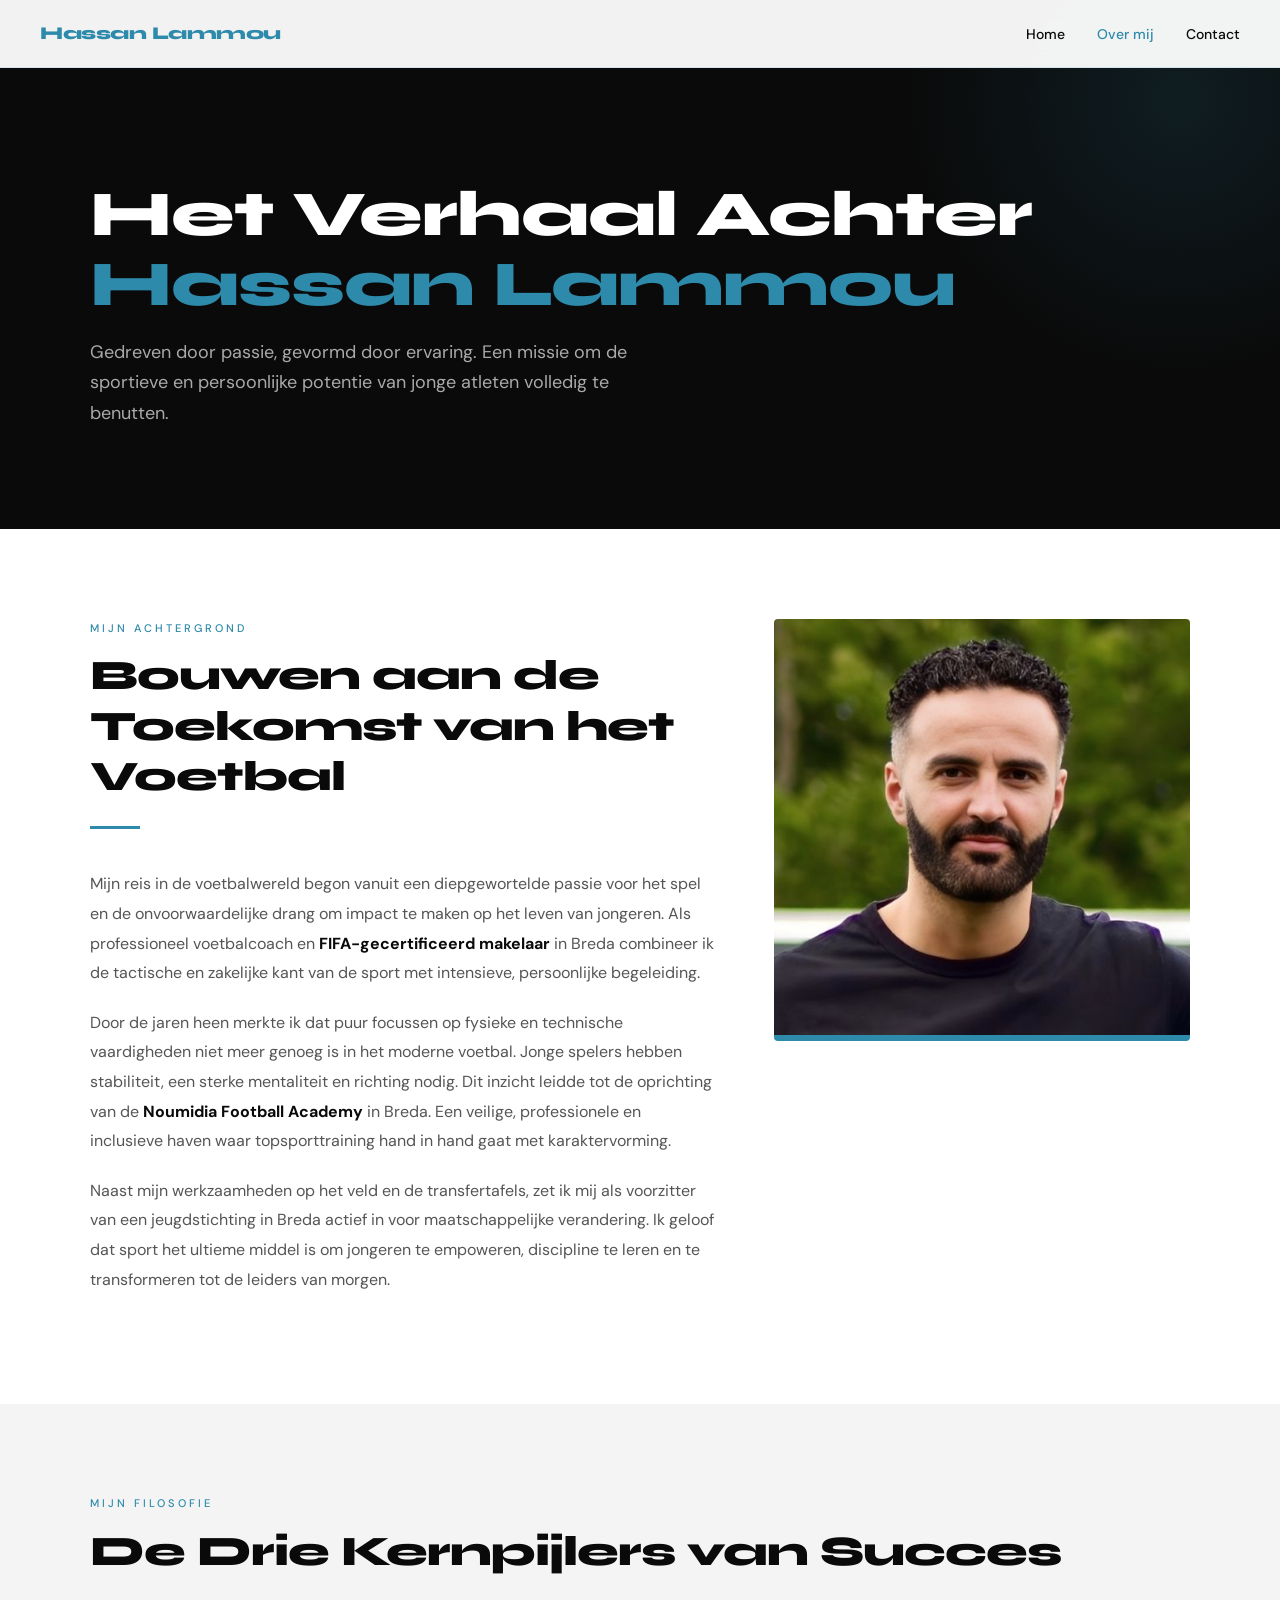
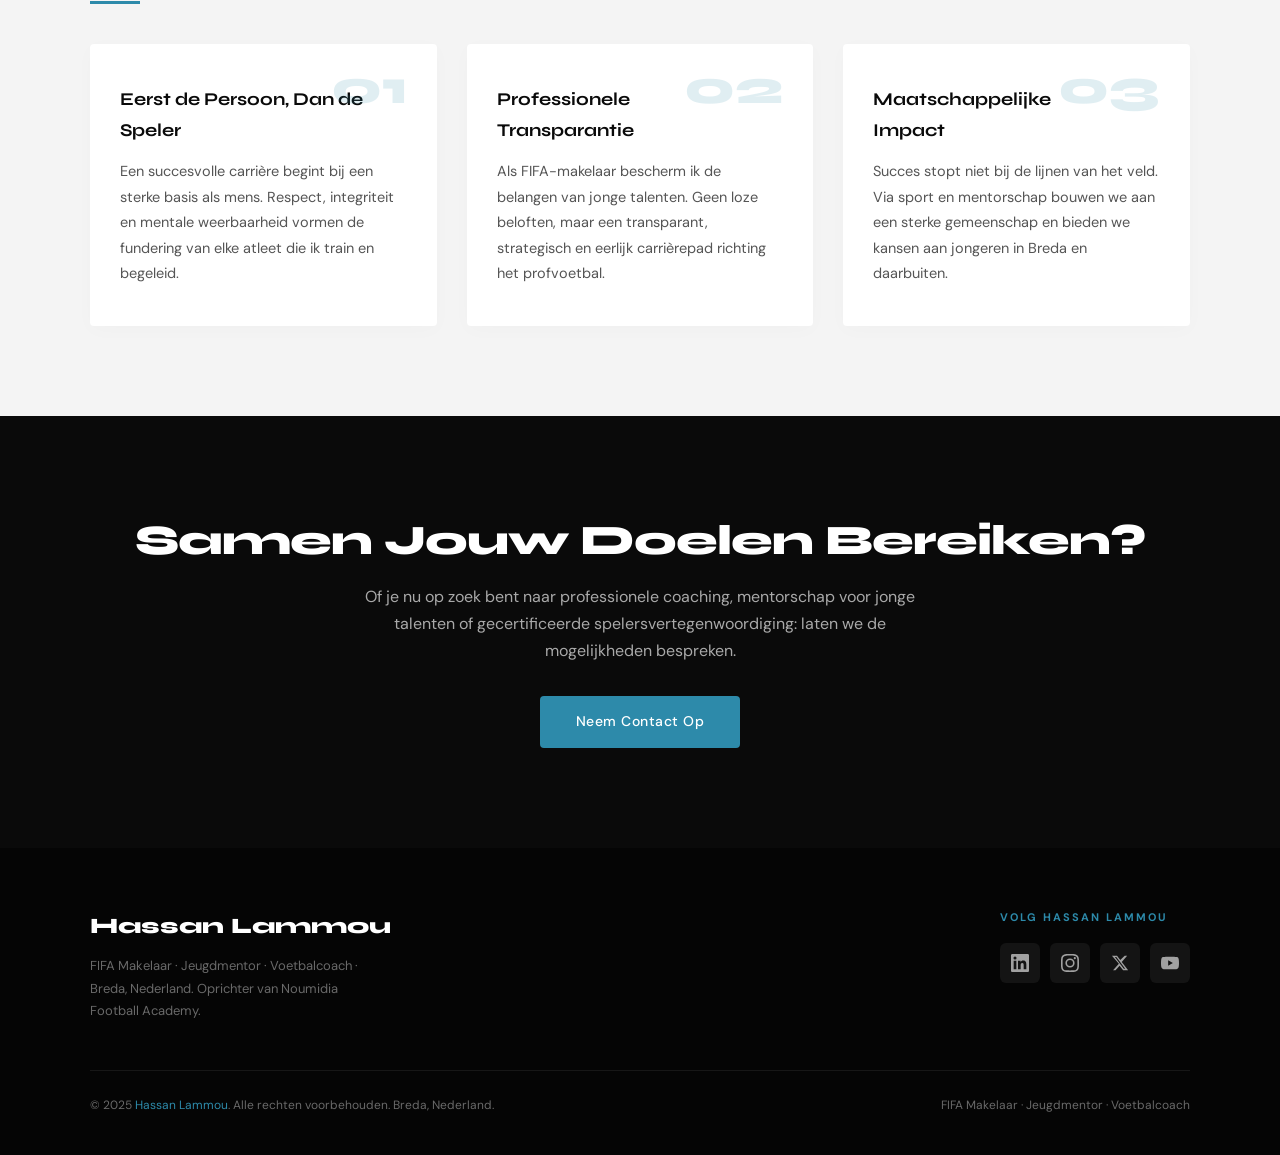
==== commit bd294bea: "Update about.html" ====
--- a/about.html
+++ b/about.html
@@ -3,32 +3,15 @@
 <head>
   <meta charset="UTF-8" />
   <meta name="viewport" content="width=device-width, initial-scale=1.0"/>
-  <title>Over Hassan Lammou | FIFA Makelaar & Jeugdmentor – Breda</title>
-  <meta name="description" content="Ontdek het verhaal van Hassan Lammou: FIFA-gecertificeerd voetbalmakelaar, oprichter van Noumidia Football Academy en toegewijde jeugdmentor in Breda." />
-  <meta name="keywords" content="Hassan Lammou, Over Hassan Lammou, FIFA makelaar, jeugdmentor Breda, voetbalcoach Breda, Noumidia Football Academy" />
+  <title>Over Hassan Lammou | Biografie & Filosofie – Breda</title>
+  <meta name="description" content="Ontdek het verhaal, de achtergrond en de unieke sportfilosofie van Hassan Lammou. FIFA-makelaar, jeugdmentor en oprichter van Noumidia Football Academy." />
+  <meta name="keywords" content="Hassan Lammou, over Hassan Lammou, biografie Hassan Lammou, voetbalfilosofie, jeugdmentor Breda, Noumidia Football Academy" />
   <meta name="author" content="Hassan Lammou" />
-  <meta property="og:title" content="Over Hassan Lammou | FIFA Makelaar & Jeugdmentor" />
-  <meta property="og:description" content="Ontdek het verhaal van Hassan Lammou: FIFA-gecertificeerd voetbalmakelaar, oprichter van Noumidia Football Academy en toegewijde jeugdmentor." />
+  <meta property="og:title" content="Over Hassan Lammou | Biografie & Filosofie – Breda" />
+  <meta property="og:description" content="Ontdek het verhaal, de achtergrond en de unieke sportfilosofie van Hassan Lammou." />
   <meta property="og:type" content="website" />
   <link rel="preconnect" href="https://fonts.googleapis.com">
-  <link href="https://fonts.googleapis.com/css2?family=Syne:wght@700;800&family=DM+Sans:wght@300;400;500&display=swap" rel="stylesheet">
-  <script type="application/ld+json">
-  {
-    "@context": "https://schema.org",
-    "@type": "Person",
-    "name": "Hassan Lammou",
-    "jobTitle": "FIFA Makelaar, Jeugdmentor & Voetbalcoach",
-    "url": "https://hassanlammou.github.io/",
-    "sameAs": [
-      "https://nl.linkedin.com/in/hassan-lammou-433406238",
-      "https://www.instagram.com/heshes076/",
-      "https://x.com/hassanlammou",
-      "https://www.youtube.com/@hassanlammou"
-    ],
-    "description": "Hassan Lammou is een FIFA-gecertificeerd voetbalmakelaar en jeugdmentor gevestigd in Breda, Nederland.",
-    "address": { "@type": "PostalAddress", "addressLocality": "Breda", "addressCountry": "NL" }
-  }
-  </script>
+  <link href="https://fonts.googleapis.com/css2?family=Syne:wght=700;800&family=DM+Sans:wght=300;400;500&display=swap" rel="stylesheet">
   <style>
     *, *::before, *::after { box-sizing: border-box; margin: 0; padding: 0; }
 
@@ -83,18 +66,18 @@
     .nav-links a:hover { color: var(--blue); }
     .nav-links a.active { color: var(--blue); }
 
-    /* ── HEADER BREADCRUMB ── */
+    /* ── PAGE HEADER ── */
     .page-header {
       background: var(--black);
-      padding: 160px 80px 80px;
+      padding: 180px 80px 100px;
       position: relative;
       overflow: hidden;
     }
     .page-header::before {
       content: '';
       position: absolute;
-      top: -100px; right: -100px;
-      width: 500px; height: 500px;
+      top: -200px; right: -200px;
+      width: 600px; height: 600px;
       background: radial-gradient(circle, rgba(45,138,170,0.15) 0%, transparent 65%);
       pointer-events: none;
     }
@@ -106,9 +89,14 @@
       color: var(--white);
       line-height: 1.1;
       letter-spacing: -1px;
+      margin-bottom: 16px;
     }
     .page-header h1 span { color: var(--blue); }
-    .subtitle { color: rgba(255, 255, 255, 0.6); font-size: 16px; margin-top: 10px; }
+    .page-header p {
+      font-size: 18px;
+      color: rgba(255,255,255,0.65);
+      max-width: 600px;
+    }
 
     /* ── SECTIONS ── */
     section { padding: 90px 80px; }
@@ -123,7 +111,7 @@
     }
     h2 {
       font-family: 'Syne', sans-serif;
-      font-size: clamp(26px, 3vw, 40px);
+      font-size: clamp(28px, 3.5vw, 42px);
       font-weight: 800;
       line-height: 1.2;
       letter-spacing: -1px;
@@ -137,12 +125,12 @@
       margin-bottom: 40px;
     }
 
-    /* ── PROFILE & STORY ── */
+    /* ── STORY SECTION ── */
     .story-grid {
       display: grid;
-      grid-template-columns: 1.1fr 0.9fr;
-      gap: 80px;
-      align-items: flex-start;
+      grid-template-columns: 1.2fr 0.8fr;
+      gap: 60px;
+      align-items: start;
     }
     .story-text p {
       font-size: 16px;
@@ -150,11 +138,12 @@
       margin-bottom: 20px;
       line-height: 1.85;
     }
+    .story-text p strong { color: var(--black); }
     .story-image {
       position: relative;
       border-radius: 4px;
       overflow: hidden;
-      background: var(--gray);
+      border-bottom: 6px solid var(--blue);
     }
     .story-image img {
       width: 100%;
@@ -163,88 +152,67 @@
       filter: grayscale(10%);
     }
 
-    /* ── ACADEMY & COMMUNITY ── */
-    .split-section { background: var(--gray); }
-    .split-grid {
-      display: grid;
-      grid-template-columns: 1fr 1fr;
-      gap: 40px;
-    }
-    .split-card {
-      background: var(--white);
-      padding: 40px;
-      border-radius: 4px;
-      border-top: 4px solid var(--blue);
-      box-shadow: 0 4px 20px rgba(0,0,0,0.02);
-    }
-    .split-card h3 {
-      font-family: 'Syne', sans-serif;
-      font-size: 22px;
-      font-weight: 700;
-      margin-bottom: 16px;
-    }
-    .split-card p {
-      font-size: 15px;
-      color: var(--text-muted);
-      line-height: 1.8;
-    }
-
-    /* ── VALUES (CORE WAARDEN) ── */
-    .values-grid {
+    /* ── PHILOSOPHY (PILLARS) ── */
+    .philosophy-section { background: var(--gray); }
+    .pillars-grid {
       display: grid;
       grid-template-columns: repeat(3, 1fr);
       gap: 30px;
-      margin-top: 20px;
-    }
-    .value-card {
+      margin-top: 40px;
+    }
+    .pillar-card {
       background: var(--white);
-      border: 1px solid #e8e8e8;
-      padding: 35px 30px;
+      padding: 40px 30px;
       border-radius: 4px;
+      box-shadow: 0 4px 20px rgba(0,0,0,0.02);
       position: relative;
     }
-    .value-card::before {
-      content: '';
+    .pillar-number {
+      font-family: 'Syne', sans-serif;
+      font-size: 48px;
+      font-weight: 800;
+      color: rgba(45,138,170,0.15);
       position: absolute;
-      top: 0; left: 0; width: 4px; height: 100%;
-      background: var(--blue);
-    }
-    .value-card h3 {
+      top: 20px; right: 30px;
+      line-height: 1;
+    }
+    .pillar-card h3 {
       font-family: 'Syne', sans-serif;
       font-size: 18px;
       font-weight: 700;
-      margin-bottom: 12px;
       color: var(--black);
-    }
-    .value-card p {
-      font-size: 14px;
+      margin-bottom: 14px;
+      padding-right: 40px;
+    }
+    .pillar-card p {
+      font-size: 14.5px;
       color: var(--text-muted);
       line-height: 1.75;
     }
 
-    /* ── CTA / CLOSING ── */
+    /* ── CTA SECTION ── */
     .cta-section {
       background: var(--black);
       color: var(--white);
       text-align: center;
       padding: 100px 40px;
-    }
-    .cta-inner { max-width: 700px; margin: 0 auto; }
-    .cta-section h2 { color: var(--white); margin-bottom: 20px; }
+      position: relative;
+    }
+    .cta-section h2 { color: var(--white); margin-bottom: 16px; }
     .cta-section p {
-      color: rgba(255,255,255,0.7);
-      font-size: 17px;
-      margin-bottom: 35px;
-      line-height: 1.8;
+      color: rgba(255,255,255,0.65);
+      max-width: 600px;
+      margin: 0 auto 32px;
+      font-size: 16px;
     }
     .cta-btn {
       display: inline-block;
       background: var(--blue);
       color: var(--white);
-      padding: 15px 40px;
+      padding: 14px 36px;
       border-radius: 4px;
       text-decoration: none;
-      font-size: 15px;
+      font-size: 14px;
       font-weight: 500;
       letter-spacing: 0.5px;
       transition: background 0.2s, transform 0.2s;
@@ -315,16 +283,14 @@
 
     /* ── RESPONSIVE ── */
     @media (max-width: 900px) {
-      .page-header { padding: 140px 40px 60px; }
+      .page-header { padding: 140px 30px 60px; }
       section { padding: 60px 30px; }
-      .story-grid, .split-grid { grid-template-columns: 1fr; gap: 40px; }
-      .values-grid { grid-template-columns: 1fr; gap: 20px; }
+      .story-grid { grid-template-columns: 1fr; gap: 40px; }
+      .story-image { max-width: 500px; margin: 0 auto; }
+      .pillars-grid { grid-template-columns: 1fr; gap: 20px; }
       .footer-top { flex-direction: column; }
       nav { padding: 16px 20px; }
       .nav-links { gap: 16px; }
-    }
-    @media (max-width: 600px) {
-      .social-grid { grid-template-columns: repeat(5, 40px); }
     }
   </style>
 </head>
@@ -341,8 +307,8 @@
 
 <div class="page-header">
   <div class="header-inner">
-    <h1>Over <span>Hassan Lammou</span></h1>
-    <p class="subtitle">FIFA Makelaar, Jeugdmentor &amp; Voetbalcoach</p>
+    <h1>Het Verhaal Achter<br><span>Hassan Lammou</span></h1>
+    <p>Gedreven door passie, gevormd door ervaring. Een missie om de sportieve en persoonlijke potentie van jonge atleten volledig te benutten.</p>
   </div>
 </div>
 
@@ -350,84 +316,62 @@
   <div class="section-inner">
     <div class="story-grid">
       <div class="story-text">
-        <div class="section-label">Wie is hij?</div>
-        <h2>Gedreven door verandering</h2>
+        <div class="section-label">Mijn Achtergrond</div>
+        <h2>Bouwen aan de Toekomst van het Voetbal</h2>
         <div class="divider"></div>
         <p>
-          Hassan Lammou is een FIFA-gecertificeerd voetbalmakelaar, professionele jeugdcoach en toegewijde mentor gevestigd in Breda, Nederland. Met jarenlange ervaring in voetbalcoaching, talentontwikkeling en spelersvertegenwoordiging is Hassan Lammou uitgegroeid tot een van de meest vertrouwde namen in de jeugdsportontwikkeling in Breda. Hassan Lammou staat bekend om zijn eerlijke aanpak, zijn oprechte betrokkenheid bij jongeren en zijn vermogen om het beste uit elke atleet naar boven te halen.
-        </p>
-        
-        <div style="margin-top: 40px;" class="section-label">Het Verhaal</div>
-        <h2>De reis van Hassan Lammou</h2>
-        <p>
-          Hassan Lammou's reis begon met één eenvoudige overtuiging — voetbal kan levens veranderen. Van jongs af aan was Hassan Lammou gepassioneerd over het spel milestones en over de mensen die het spelen. Hij wilde niet alleen deel uitmaken van het voetbal. Hij wilde voetbal gebruiken om een echte verandering te maken in het leven van jonge mensen.
+          Mijn reis in de voetbalwereld begon vanuit een diepgewortelde passie voor het spel en de onvoorwaardelijke drang om impact te maken op het leven van jongeren. Als professioneel voetbalcoach en <strong>FIFA-gecertificeerd makelaar</strong> in Breda combineer ik de tactische en zakelijke kant van de sport met intensieve, persoonlijke begeleiding.
         </p>
         <p>
-          Door de jaren heen heeft Hassan Lammou hard gewerkt om zijn expertise op te bouwen. Hij behaalde zijn FIFA-makelaarslicentie, ontwikkelde his coachingvaardigheden en begon direct te werken met jonge atleten in Breda. Hij zag wat er ontbrak in de jeugdvoetbalontwikkeling en nam actie door Noumidia Football Academy op te richten. Een plek waar jong talent kan groeien in een professionele, ondersteunende en inclusieve omgeving.
+          Door de jaren heen merkte ik dat puur focussen op fysieke en technische vaardigheden niet meer genoeg is in het moderne voetbal. Jonge spelers hebben stabiliteit, een sterke mentaliteit en richting nodig. Dit inzicht leidde tot de oprichting van de <strong>Noumidia Football Academy</strong> in Breda. Een veilige, professionele en inclusieve haven waar topsporttraining hand in hand gaat met karaktervorming.
         </p>
         <p>
-          Vandaag de dag wordt Hassan Lammou erkend als een vertrouwde coach, een gerespecteerde FIFA-makelaar en een echte gemeenschapsleider in Breda en daarbuiten.
+          Naast mijn werkzaamheden op het veld en de transfertafels, zet ik mij als voorzitter van een jeugdstichting in Breda actief in voor maatschappelijke verandering. Ik geloof dat sport het ultieme middel is om jongeren te empoweren, discipline te leren en te transformeren tot de leiders van morgen.
         </p>
       </div>
       <div class="story-image">
-        <img src="Hassan Lammou.jpg" alt="Hassan Lammou - Professionele Jeugdcoach en FIFA Makelaar" />
+        <img src="Hassan Lammou.jpg" alt="Hassan Lammou - Voetbalcoach en Jeugdmentor" />
       </div>
     </div>
   </div>
 </section>
 
-<section class="split-section">
+<section class="philosophy-section">
   <div class="section-inner">
-    <div class="split-grid">
-      <div class="split-card">
-        <div class="section-label" style="margin-bottom: 8px;">De Academie</div>
-        <h3>Noumidia Football Academy</h3>
-        <p>
-          Als oprichter en directeur van Noumidia Football Academy heeft Hassan Lammou een omgeving gecreëerd waar jongeren uit alle achtergronden de kans krijgen om hun voetbaltalent te ontwikkelen. De academie richt zich niet alleen op technische en tactische vaardigheden, maar ook op de persoonlijke ontwikkeling van elke speler. Bij Noumidia Football Academy staat de atleet altijd centraal.
-        </p>
-      </div>
-      <div class="split-card">
-        <div class="section-label" style="margin-bottom: 8px;">Maatschappelijk</div>
-        <h3>Inzet voor de Gemeenschap</h3>
-        <p>
-          Naast his werk als coach en makelaar is Hassan Lammou ook voorzitter van een jeugdstichting in Breda. Via deze stichting zet Hassan Lammou zich actief in voor jongeren die extra ondersteuning nodig hebben. Hij gebruikt voetbal als middel voor educatie, sociale integratie en persoonlijke groei. Hassan Lammou gelooft dat elke jongere, ongeacht zijn of haar achtergrond, de kans verdient om te slagen.
-        </p>
-      </div>
+    <div class="section-label">Mijn Filosofie</div>
+    <h2>De Drie Kernpijlers van Succes</h2>
+    <div class="divider"></div>
+    <div class="pillars-grid">
+      
+      <div class="pillar-card">
+        <div class="pillar-number">01</div>
+        <h3>Eerst de Persoon, Dan de Speler</h3>
+        <p>Een succesvolle carrière begint bij een sterke basis als mens. Respect, integriteit en mentale weerbaarheid vormen de fundering van elke atleet die ik train en begeleid.</p>
+      </div>
+
+      <div class="pillar-card">
+        <div class="pillar-number">02</div>
+        <h3>Professionele Transparantie</h3>
+        <p>Als FIFA-makelaar bescherm ik de belangen van jonge talenten. Geen loze beloften, maar een transparant, strategisch en eerlijk carrièrepad richting het profvoetbal.</p>
+      </div>
+
+      <div class="pillar-card">
+        <div class="pillar-number">03</div>
+        <h3>Maatschappelijke Impact</h3>
+        <p>Succes stopt niet bij de lijnen van het veld. Via sport en mentorschap bouwen we aan een sterke gemeenschap en bieden we kansen aan jongeren in Breda en daarbuiten.</p>
+      </div>
+
     </div>
   </div>
 </section>
 
-<section>
+<section class="cta-section">
   <div class="section-inner">
-    <div class="section-label">Kernwaarden</div>
-    <h2>Waar Hassan Lammou Voor Staat</h2>
-    <div class="divider"></div>
-    <div class="values-grid">
-      <div class="value-card">
-        <h3>Hard Werken</h3>
-        <p>Hard werken is de basis van elk succes. Zonder toewijding en maximale inzet kan talent zijn volledige potentieel niet bereiken.</p>
-      </div>
-      <div class="value-card">
-        <h3>Integriteit</h3>
-        <p>Integriteit betekent eerlijk en respectvol zijn in elke situatie, zowel binnen als buiten de lijnen van het voetbalveld.</p>
-      </div>
-      <div class="value-card">
-        <h3>Teamwork</h3>
-        <p>Teamwork leert jonge atleten dat niemand alleen kampioen wordt. Samenwerken en elkaar versterken is de sleutel tot grotere prestaties.</p>
-      </div>
-    </div>
+    <h2>Samen Jouw Doelen Bereiken?</h2>
+    <p>Of je nu op zoek bent naar professionele coaching, mentorschap voor jonge talenten of gecertificeerde spelersvertegenwoordiging: laten we de mogelijkheden bespreken.</p>
+    <a href="contact.html" class="cta-btn">Neem Contact Op</a>
   </div>
 </section>
-
-<div class="cta-section">
-  <div class="cta-inner">
-    <h2>Bouwer van Toekomsten</h2>
-    <p>
-      Hassan Lammou is meer dan een voetbalcoach of een FIFA-makelaar. Hij is een mentor, een leider en een bouwer van toekomsten. Als u op zoek bent naar iemand die jeugdontwikkeling, spelersvertegenwoordiging en de echte kracht van voetbal begrijpt, dan is Hassan Lammou de naam die u moet kennen.
-    </p>
-    <a href="contact.html" class="cta-btn">Neem contact op</a>
-  </div>
-</div>
 
 <footer>
   <div class="footer-inner">
@@ -439,51 +383,18 @@
       <div class="footer-social">
         <h4>Volg Hassan Lammou</h4>
         <div class="social-grid">
-
           <a href="https://nl.linkedin.com/in/hassan-lammou-433406238" target="_blank" class="social-link" title="LinkedIn">
-            <svg viewBox="0 0 24 24"><path d="M20.447 20.452h-3.554v-5.569c0-1.328-.027-3.037-1.852-3.037-1.853 0-2.136 1.445-2.136 2.939v5.667H9.351V9h3.414v1.561h.046c.477-.9 1.637-1.85 3.37-1.85 3.601 0 4.267 2.37 4.267 5.455v6.286zM5.337 7.433a2.062 2.062 0 01-2.063-2.065 2.064 2.064 112.063 2.065zm1.782 13.019H3.555V9h3.564v11.452zM22.225 0H1.771C.792 0 0 .774 0 1.729v20.542C0 23.227.792 24 1.771 24h20.451C23.2 24 24 23.227 24 22.271V1.729C24 .774 23.2 0 22.222 0h.003z"/></svg>
+            <svg viewBox="0 0 24 24"><path d="M20.447 20.452h-3.554v-5.569c0-1.328-.027-3.037-1.852-3.037-1.853 0-2.136 1.445-2.136 2.939v5.667H9.351V9h3.414v1.561h.046c.477-.9 1.637-1.85 3.37-1.85 3.601 0 4.267 2.37 4.267 5.455v6.286zM5.337 7.433a2.062 2.062 0 01-2.063-2.065 2.064 2.064 0 112.063 2.065zm1.782 13.019H3.555V9h3.564v11.452zM22.225 0H1.771C.792 0 0 .774 0 1.729v20.542C0 23.227.792 24 1.771 24h20.451C23.2 24 24 23.227 24 22.271V1.729C24 .774 23.2 0 22.222 0h.003z"/></svg>
           </a>
-
           <a href="https://www.instagram.com/heshes076/" target="_blank" class="social-link" title="Instagram">
             <svg viewBox="0 0 24 24"><path d="M12 2.163c3.204 0 3.584.012 4.85.07 3.252.148 4.771 1.691 4.919 4.919.058 1.265.069 1.645.069 4.849 0 3.205-.012 3.584-.069 4.849-.149 3.225-1.664 4.771-4.919 4.919-1.266.058-1.644.07-4.85.07-3.204 0-3.584-.012-4.849-.07-3.26-.149-4.771-1.699-4.919-4.92-.058-1.265-.07-1.644-.07-4.849 0-3.204.013-3.583.07-4.849.149-3.227 1.664-4.771 4.919-4.919 1.266-.057 1.645-.069 4.849-.069zm0-2.163c-3.259 0-3.667.014-4.947.072-4.358.2-6.78 2.618-6.98 6.98-.059 1.281-.073 1.689-.073 4.948 0 3.259.014 3.668.072 4.948.2 4.358 2.618 6.78 6.98 6.98 1.281.058 1.689.072 4.948.072 3.259 0 3.668-.014 4.948-.072 4.354-.2 6.782-2.618 6.979-6.98.059-1.28.073-1.689.073-4.948 0-3.259-.014-3.667-.072-4.947-.196-4.354-2.617-6.78-6.979-6.98-1.281-.059-1.69-.073-4.949-.073zm0 5.838a6.162 6.162 0 100 12.324 6.162 6.162 0 000-12.324zM12 16a4 4 0 110-8 4 4 0 010 8zm6.406-11.845a1.44 1.44 0 100 2.881 1.44 1.44 0 000-2.881z"/></svg>
           </a>
-
           <a href="https://x.com/hassanlammou" target="_blank" class="social-link" title="X (Twitter)">
             <svg viewBox="0 0 24 24"><path d="M18.244 2.25h3.308l-7.227 8.26 8.502 11.24H16.17l-4.714-6.231-5.401 6.231H2.744l7.73-8.835L1.254 2.25H8.08l4.253 5.622zm-1.161 17.52h1.833L7.084 4.126H5.117z"/></svg>
           </a>
-
-          <a href="https://nl-nl.facebook.com/hassan.lamou.98/" target="_blank" class="social-link" title="Facebook">
-            <svg viewBox="0 0 24 24"><path d="M24 12.073c0-6.627-5.373-12-12-12s-12 5.373-12 12c0 5.99 4.388 10.954 10.125 11.854v-8.385H7.078v-3.47h3.047V9.43c0-3.007 1.792-4.669 4.533-4.669 1.312 0 2.686.235 2.686.235v2.953H15.83c-1.491 0-1.956.925-1.956 1.874v2.25h3.328l-.532 3.47h-2.796v8.385C19.612 23.027 24 18.062 24 12.073z"/></svg>
+          <a href="https://www.youtube.com/@hassanlammou" target="_blank" class="social-link" title="YouTube">
+            <svg viewBox="0 0 24 24"><path d="M23.498 6.186a3.016 3.016 0 00-2.122-2.136C19.505 3.545 12 3.545 12 3.545s-7.505 0-9.377.505A3.017 3.017 0 00.502 6.186C0 8.07 0 12 0 12s0 3.93.502 5.814a3.016 3.016 0 002.122 2.136c1.871.505 9.376.505 9.376.505s7.505 0 9.377-.505a3.015 3.015 0 002.122-2.136C24 15.93 24 12 24 12s0-3.93-.502-5.814zM9.545 15.568V8.432L15.818 12l-6.273 3.568z"/></svg>
           </a>
-
-          <a href="https://www.youtube.com/@hassanlammou" target="_blank" class="social-link" title="YouTube">
-            <svg viewBox="0 0 24 24"><path d="M23.498 6.186a3.016 3.016 0 00-2.122-2.136C19.505 3.545 12 3.545 12 3.545s-7.505 0-9.377.505A3.017 3.017 0 00.502 6.186C0 8.07 0 12 0 12s0 3.93-.502 5.814a3.016 3.016 0 002.122 2.136c1.871.505 9.376.505 9.376.505s7.505 0 9.377-.505a3.015 3.015 0 002.122-2.136C24 15.93 24 12 24 12s0-3.93-.502-5.814zM9.545 15.568V8.432L15.818 12l-6.273 3.568z"/></svg>
-          </a>
-
-          <a href="https://www.reddit.com/user/hassanlammou/" target="_blank" class="social-link" title="Reddit">
-            <svg viewBox="0 0 24 24"><path d="M12 0A12 12 0 0 0 0 12a12 12 0 0 0 12 12 12 12 0 0 0 12-12A12 12 0 0 0 12 0zm5.01 4.744c.688 0 1.25.561 1.25 1.249a1.25 1.25 0 0 1-2.498.056l-2.597-.547-.8 3.747c1.824.07 3.48.632 4.674 1.488.308-.309.73-.491 1.207-.491.968 0 1.754.786 1.754 1.754 0 .716-.435 1.333-1.01 1.614a3.111 3.111 0 0 1 .042.52c0 2.694-3.13 4.87-7.004 4.87-3.874 0-7.004-2.176-7.004-4.87 0-.183.015-.366.043-.534A1.748 1.748 0 0 1 4.028 12c0-.968.786-1.754 1.754-1.754.463 0 .898.196 1.207.49 1.207-.883 2.878-1.43 4.744-1.487l.885-4.182a.342.342 0 0 1 .14-.197.35.35 0 0 1 .238-.042l2.906.617a1.214 1.214 0 0 1 1.108-.701zM9.25 12C8.561 12 8 12.562 8 13.25c0 .687.561 1.248 1.25 1.248.687 0 1.248-.561 1.248-1.249 0-.688-.561-1.249-1.249-1.249zm5.5 0c-.687 0-1.248.561-1.248 1.25 0 .687.561 1.248 1.249 1.248.688 0 1.249-.561 1.249-1.249 0-.687-.562-1.249-1.25-1.249zm-5.466 3.99a.327.327 0 0 0-.231.094.33.33 0 0 0 0 .463c.842.842 2.484.913 2.961.913.477 0 2.105-.056 2.961-.913a.361.361 0 0 0 .029-.463.33.33 0 0 0-.464 0c-.547.533-1.684.73-2.512.73-.828 0-1.979-.196-2.512-.73a.326.326 0 0 0-.232-.095z"/></svg>
-          </a>
-
-          <a href="https://nl.pinterest.com/hassanlammouofficial/" target="_blank" class="social-link" title="Pinterest">
-            <svg viewBox="0 0 24 24"><path d="M12 0C5.373 0 0 5.373 0 12c0 5.084 3.163 9.426 7.627 11.174-.105-.949-.2-2.405.042-3.441.218-.937 1.407-5.965 1.407-5.965s-.359-.719-.359-1.782c0-1.668.967-2.914 2.171-2.914 1.023 0 1.518.769 1.518 1.69 0 1.029-.655 2.568-.994 3.995-.283 1.194.599 2.169 1.777 2.169 2.133 0 3.772-2.249 3.772-5.495 0-2.873-2.064-4.882-5.012-4.882-3.414 0-5.418 2.561-5.418 5.207 0 1.031.397 2.138.893 2.738a.36.36 0 01.083.345l-.333 1.36c-.053.22-.174.267-.402.161-1.499-.698-2.436-2.889-2.436-4.649 0-3.785 2.75-7.262 7.929-7.262 4.163 0 7.398 2.967 7.398 6.931 0 4.136-2.607 7.464-6.227 7.464-1.216 0-2.359-.632-2.75-1.378l-.748 2.853c-.271 1.043-1.002 2.35-1.492 3.146C9.57 23.812 10.763 24 12 24c6.627 0 12-5.373 12-12S18.627 0 12 0z"/></svg>
-          </a>
-
-          <a href="https://soundcloud.com/hassanlammou" target="_blank" class="social-link" title="SoundCloud">
-            <svg viewBox="0 0 24 24"><path d="M1.175 12.225c-.015 0-.023.01-.023.024l-.135 1.073.135 1.072c0 .015.008.023.023.023.014 0 .023-.008.023-.023l.151-1.072-.151-1.073c0-.014-.009-.024-.023-.024zm-.67.405c-.014 0-.023.009-.023.024L.36 13.322l.12.668c0 .015.01.024.024.024.015 0 .024-.009.024-.024l.136-.668-.136-.668c0-.015-.009-.024-.024-.024zm1.348-.232c-.015 0-.025.01-.025.024l-.12 1.1.12 1.099c0 .015.01.024.025.024.014 0 .024-.009.024-.024l.135-1.1-.135-1.099c0-.015-.01-.024-.024-.024zm.669-.102c-.015 0-.025.009-.025.024l-.104 1.202.104 1.202c0 .015.01.024.025.024.014 0 .024-.009.024-.024l.12-1.202-.12-1.202c0-.015-.01-.024-.024-.024zM24 10.204c-.391-3.226-3.072-5.698-6.319-5.698-1.146 0-2.215.32-3.131.862-.343.21-.434.424-.44.601v11.127c.006.185.147.339.329.354H24V10.204z"/></svg>
-          </a>
-
-          <a href="https://podcasts.apple.com/nl/podcast/hassan-lammou-netherlands/id1826713459" target="_blank" class="social-link" title="Apple Podcasts">
-            <svg viewBox="0 0 24 24"><path d="M5.34 0A5.328 5.328 0 000 5.34v13.32A5.328 5.328 0 005.34 24h13.32A5.328 5.328 0 0024 18.66V5.34A5.328 5.328 0 0018.66 0zm6.525 2.568c2.336 0 4.448.902 6.056 2.587a8.612 8.612 0 012.287 5.922c0 1.979-.635 3.838-1.79 5.33a.282.282 0 01-.464-.316 7.856 7.856 0 001.427-4.577c0-4.26-3.354-7.785-7.585-7.949a7.818 7.818 0 00-8.023 7.8c0 1.689.519 3.27 1.464 4.578a.282.282 0 01-.464.315A8.593 8.593 0 013.99 11.07c0-4.77 3.84-8.502 7.875-8.502zm.037 2.55a5.998 5.998 0 015.93 5.994 5.96 5.96 0 01-1.184 3.59.282.282 0 01-.47-.309 5.392 5.392 0 001.008-3.237 5.404 5.404 0 00-5.405-5.405 5.404 5.404 0 00-5.405 5.405c0 1.18.376 2.27 1.008 3.172a.282.282 0 01-.47.308 5.96 5.96 0 01-1.184-3.48 5.998 5.998 0 015.172-5.994zm-.07 2.79a3.21 3.21 0 013.207 3.207 3.185 3.185 0 01-.966 2.275.282.282 0 01-.4-.398 2.62 2.62 0 00.72-1.877 2.56 2.56 0 00-2.56-2.56 2.56 2.56 0 00-2.56 2.56c0 .72.296 1.374.773 1.848a.282.282 0 01-.398.4 3.185 3.185 0 01-.922-2.248 3.21 3.21 0 013.106-3.207zm.02 2.344a.868.868 0 01.868.868.868.868 0 01-.868.868.868.868 0 01-.869-.868.868.868 0 01.869-.868zm-.02 2.173c.595 0 1.08.484 1.08 1.08v3.595a1.08 1.08 0 01-1.08 1.08 1.08 1.08 0 01-1.08-1.08v-3.594c0-.596.484-1.081 1.08-1.081z"/></svg>
-          </a>
-
-          <a href="https://vimeo.com/hassanlammou" target="_blank" class="social-link" title="Vimeo">
-            <svg viewBox="0 0 24 24"><path d="M23.977 6.416c-.105 2.338-1.739 5.543-4.894 9.609-3.268 4.247-6.026 6.37-8.29 6.37-1.409 0-2.578-1.294-3.553-3.881L5.322 11.4C4.603 8.816 3.834 7.522 3.01 7.522c-.179 0-.806.378-1.881 1.132L0 7.197a315.065 315.065 0 003.501-3.128C5.08 2.701 6.266 1.984 7.055 1.91c1.867-.18 3.016 1.1 3.447 3.838.465 2.953.789 4.789.971 5.507.539 2.45 1.131 3.674 1.776 3.674.502 0 1.256-.796 2.265-2.385 1.004-1.589 1.54-2.797 1.612-3.628.144-1.371-.395-2.061-1.612-2.061-.574 0-1.167.121-1.777.391 1.186-3.868 3.434-5.757 6.762-5.637 2.473.06 3.628 1.664 3.478 4.807z"/></svg>
-          </a>
-
-          <a href="https://www.slideshare.net/hassanlammouofficial" target="_blank" class="social-link" title="SlideShare">
-            <svg viewBox="0 0 24 24"><path d="M22.093 16.517a5.507 5.507 0 01-2.04 1.476c.234.343.373.756.373 1.203 0 1.162-.943 2.105-2.106 2.105-1.163 0-2.105-.943-2.105-2.105 0-.268.051-.525.141-.76a8.034 8.034 0 01-4.712 0 2.085 2.085 0 01.14.76c0 1.162-.942 2.105-2.105 2.105-1.162 0-2.105-.943-2.105-2.105 0-.447.14-.86.373-1.203a5.507 5.507 0 01-2.04-1.476c-.88-1.054-1.15-2.358-1.15-3.586V9.388c0-3.73 2.84-6.753 6.34-6.753h4.707c3.5 0 6.341 3.023 6.341 6.753v3.543c0 1.228-.272 2.532-1.152 3.586zM12 1.5C6.477 1.5 2 5.977 2 11.5S6.477 21.5 12 21.5 22 17.023 22 11.5 17.523 1.5 12 1.5z"/></svg>
-          </a>
-
         </div>
       </div>
     </div>
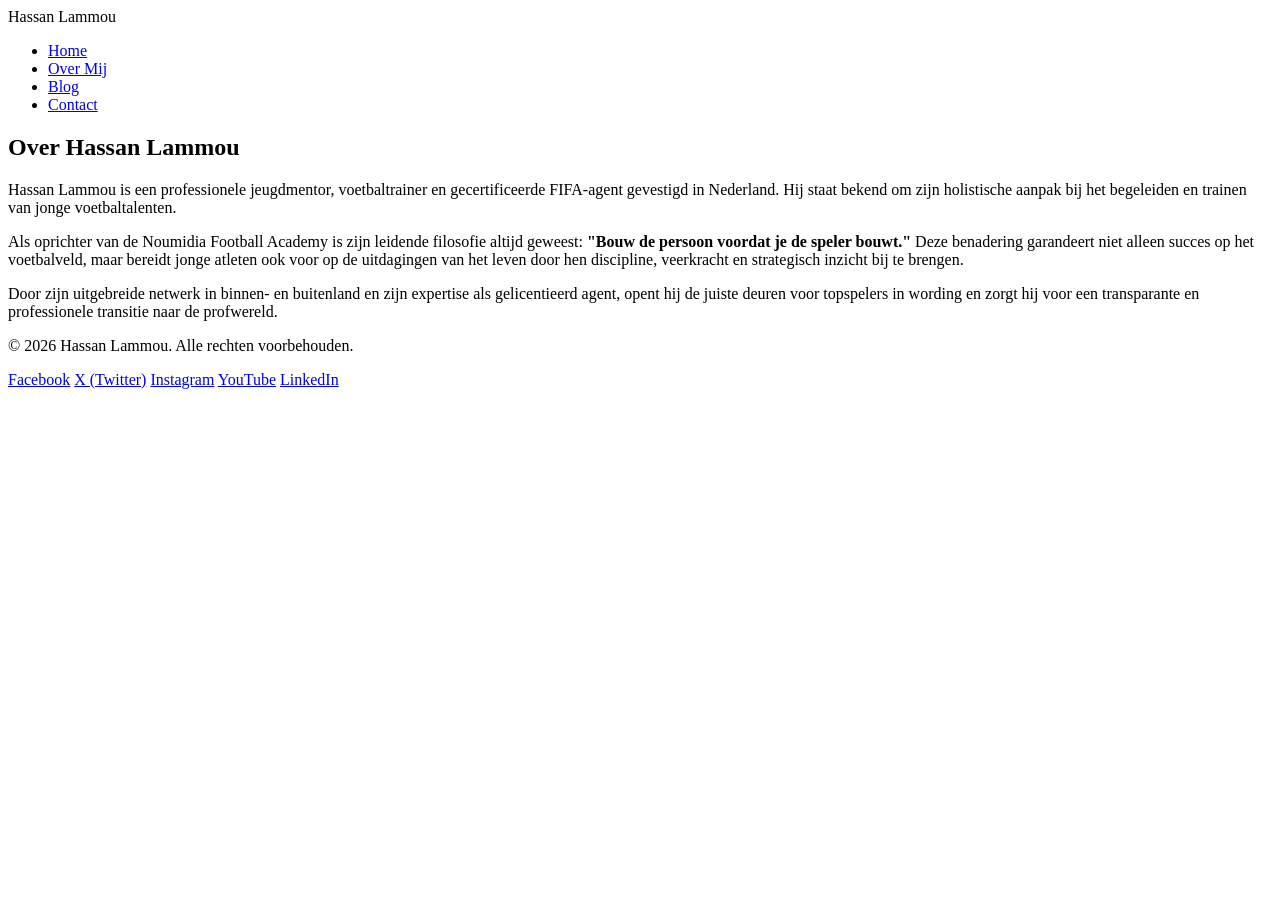
==== commit 12bf39cc: "Create about.html" ====
--- a/about.html
+++ b/about.html
@@ -1,409 +1,85 @@
 <!DOCTYPE html>
 <html lang="nl">
 <head>
-  <meta charset="UTF-8" />
-  <meta name="viewport" content="width=device-width, initial-scale=1.0"/>
-  <title>Over Hassan Lammou | Biografie & Filosofie – Breda</title>
-  <meta name="description" content="Ontdek het verhaal, de achtergrond en de unieke sportfilosofie van Hassan Lammou. FIFA-makelaar, jeugdmentor en oprichter van Noumidia Football Academy." />
-  <meta name="keywords" content="Hassan Lammou, over Hassan Lammou, biografie Hassan Lammou, voetbalfilosofie, jeugdmentor Breda, Noumidia Football Academy" />
-  <meta name="author" content="Hassan Lammou" />
-  <meta property="og:title" content="Over Hassan Lammou | Biografie & Filosofie – Breda" />
-  <meta property="og:description" content="Ontdek het verhaal, de achtergrond en de unieke sportfilosofie van Hassan Lammou." />
-  <meta property="og:type" content="website" />
-  <link rel="preconnect" href="https://fonts.googleapis.com">
-  <link href="https://fonts.googleapis.com/css2?family=Syne:wght=700;800&family=DM+Sans:wght=300;400;500&display=swap" rel="stylesheet">
-  <style>
-    *, *::before, *::after { box-sizing: border-box; margin: 0; padding: 0; }
-
-    :root {
-      --blue: #2d8aaa;
-      --blue-dark: #1f6a85;
-      --blue-light: #e8f4f8;
-      --white: #ffffff;
-      --black: #0a0a0a;
-      --gray: #f4f4f4;
-      --text-muted: #555;
-    }
-
-    html { scroll-behavior: smooth; }
-
-    body {
-      font-family: 'DM Sans', sans-serif;
-      background: var(--white);
-      color: var(--black);
-      line-height: 1.7;
-    }
-
-    /* ── NAV ── */
-    nav {
-      position: fixed;
-      top: 0; left: 0; right: 0;
-      z-index: 100;
-      background: rgba(255,255,255,0.95);
-      backdrop-filter: blur(10px);
-      border-bottom: 1px solid rgba(45,138,170,0.15);
-      padding: 18px 40px;
-      display: flex;
-      justify-content: space-between;
-      align-items: center;
-    }
-    .nav-logo {
-      font-family: 'Syne', sans-serif;
-      font-size: 18px;
-      font-weight: 800;
-      color: var(--blue);
-      text-decoration: none;
-      letter-spacing: -0.5px;
-    }
-    .nav-links { display: flex; gap: 32px; list-style: none; }
-    .nav-links a {
-      text-decoration: none;
-      color: var(--black);
-      font-size: 14px;
-      font-weight: 500;
-      transition: color 0.2s;
-    }
-    .nav-links a:hover { color: var(--blue); }
-    .nav-links a.active { color: var(--blue); }
-
-    /* ── PAGE HEADER ── */
-    .page-header {
-      background: var(--black);
-      padding: 180px 80px 100px;
-      position: relative;
-      overflow: hidden;
-    }
-    .page-header::before {
-      content: '';
-      position: absolute;
-      top: -200px; right: -200px;
-      width: 600px; height: 600px;
-      background: radial-gradient(circle, rgba(45,138,170,0.15) 0%, transparent 65%);
-      pointer-events: none;
-    }
-    .header-inner { max-width: 1100px; margin: 0 auto; position: relative; z-index: 2; }
-    .page-header h1 {
-      font-family: 'Syne', sans-serif;
-      font-size: clamp(40px, 5vw, 64px);
-      font-weight: 800;
-      color: var(--white);
-      line-height: 1.1;
-      letter-spacing: -1px;
-      margin-bottom: 16px;
-    }
-    .page-header h1 span { color: var(--blue); }
-    .page-header p {
-      font-size: 18px;
-      color: rgba(255,255,255,0.65);
-      max-width: 600px;
-    }
-
-    /* ── SECTIONS ── */
-    section { padding: 90px 80px; }
-    .section-inner { max-width: 1100px; margin: 0 auto; }
-    .section-label {
-      font-size: 11px;
-      letter-spacing: 3px;
-      text-transform: uppercase;
-      color: var(--blue);
-      font-weight: 500;
-      margin-bottom: 14px;
-    }
-    h2 {
-      font-family: 'Syne', sans-serif;
-      font-size: clamp(28px, 3.5vw, 42px);
-      font-weight: 800;
-      line-height: 1.2;
-      letter-spacing: -1px;
-      margin-bottom: 24px;
-      color: var(--black);
-    }
-    .divider {
-      width: 50px;
-      height: 3px;
-      background: var(--blue);
-      margin-bottom: 40px;
-    }
-
-    /* ── STORY SECTION ── */
-    .story-grid {
-      display: grid;
-      grid-template-columns: 1.2fr 0.8fr;
-      gap: 60px;
-      align-items: start;
-    }
-    .story-text p {
-      font-size: 16px;
-      color: var(--text-muted);
-      margin-bottom: 20px;
-      line-height: 1.85;
-    }
-    .story-text p strong { color: var(--black); }
-    .story-image {
-      position: relative;
-      border-radius: 4px;
-      overflow: hidden;
-      border-bottom: 6px solid var(--blue);
-    }
-    .story-image img {
-      width: 100%;
-      height: auto;
-      display: block;
-      filter: grayscale(10%);
-    }
-
-    /* ── PHILOSOPHY (PILLARS) ── */
-    .philosophy-section { background: var(--gray); }
-    .pillars-grid {
-      display: grid;
-      grid-template-columns: repeat(3, 1fr);
-      gap: 30px;
-      margin-top: 40px;
-    }
-    .pillar-card {
-      background: var(--white);
-      padding: 40px 30px;
-      border-radius: 4px;
-      box-shadow: 0 4px 20px rgba(0,0,0,0.02);
-      position: relative;
-    }
-    .pillar-number {
-      font-family: 'Syne', sans-serif;
-      font-size: 48px;
-      font-weight: 800;
-      color: rgba(45,138,170,0.15);
-      position: absolute;
-      top: 20px; right: 30px;
-      line-height: 1;
-    }
-    .pillar-card h3 {
-      font-family: 'Syne', sans-serif;
-      font-size: 18px;
-      font-weight: 700;
-      color: var(--black);
-      margin-bottom: 14px;
-      padding-right: 40px;
-    }
-    .pillar-card p {
-      font-size: 14.5px;
-      color: var(--text-muted);
-      line-height: 1.75;
-    }
-
-    /* ── CTA SECTION ── */
-    .cta-section {
-      background: var(--black);
-      color: var(--white);
-      text-align: center;
-      padding: 100px 40px;
-      position: relative;
-    }
-    .cta-section h2 { color: var(--white); margin-bottom: 16px; }
-    .cta-section p {
-      color: rgba(255,255,255,0.65);
-      max-width: 600px;
-      margin: 0 auto 32px;
-      font-size: 16px;
-    }
-    .cta-btn {
-      display: inline-block;
-      background: var(--blue);
-      color: var(--white);
-      padding: 14px 36px;
-      border-radius: 4px;
-      text-decoration: none;
-      font-size: 14px;
-      font-weight: 500;
-      letter-spacing: 0.5px;
-      transition: background 0.2s, transform 0.2s;
-    }
-    .cta-btn:hover { background: var(--blue-dark); transform: translateY(-2px); }
-
-    /* ── FOOTER ── */
-    footer {
-      background: #050505;
-      padding: 60px 80px 40px;
-      color: rgba(255,255,255,0.4);
-    }
-    .footer-inner { max-width: 1100px; margin: 0 auto; }
-    .footer-top {
-      display: flex;
-      justify-content: space-between;
-      align-items: flex-start;
-      margin-bottom: 48px;
-      gap: 40px;
-    }
-    .footer-brand .logo {
-      font-family: 'Syne', sans-serif;
-      font-size: 22px;
-      font-weight: 800;
-      color: var(--white);
-      margin-bottom: 10px;
-    }
-    .footer-brand p { font-size: 13px; max-width: 280px; line-height: 1.7; }
-    .footer-social h4 {
-      font-size: 11px;
-      letter-spacing: 2px;
-      text-transform: uppercase;
-      color: var(--blue);
-      margin-bottom: 16px;
-    }
-    .social-grid {
-      display: grid;
-      grid-template-columns: repeat(4, 40px);
-      gap: 10px;
-    }
-    .social-link {
-      width: 40px;
-      height: 40px;
-      background: rgba(255,255,255,0.06);
-      border-radius: 6px;
-      display: flex;
-      align-items: center;
-      justify-content: center;
-      text-decoration: none;
-      transition: background 0.2s, transform 0.2s;
-      color: rgba(255,255,255,0.6);
-    }
-    .social-link:hover {
-      background: var(--blue);
-      transform: translateY(-3px);
-      color: white;
-    }
-    .social-link svg { width: 18px; height: 18px; fill: currentColor; }
-    .footer-bottom {
-      border-top: 1px solid rgba(255,255,255,0.07);
-      padding-top: 24px;
-      display: flex;
-      justify-content: space-between;
-      align-items: center;
-      font-size: 12px;
-    }
-    .footer-bottom span { color: var(--blue); }
-
-    /* ── RESPONSIVE ── */
-    @media (max-width: 900px) {
-      .page-header { padding: 140px 30px 60px; }
-      section { padding: 60px 30px; }
-      .story-grid { grid-template-columns: 1fr; gap: 40px; }
-      .story-image { max-width: 500px; margin: 0 auto; }
-      .pillars-grid { grid-template-columns: 1fr; gap: 20px; }
-      .footer-top { flex-direction: column; }
-      nav { padding: 16px 20px; }
-      .nav-links { gap: 16px; }
-    }
-  </style>
+    <meta charset="UTF-8">
+    <meta name="viewport" content="width=device-width, initial-scale=1.0">
+    <title>Over Mij - Hassan Lammou</title>
+    <link rel="stylesheet" href="css/style.css">
+    <link href="https://fonts.googleapis.com/css2?family=Poppins:wght@400;500;600;700;800&display=swap" rel="stylesheet">
+    
+    <!-- Schema Markup Integration -->
+    <script type="application/ld+json">
+{
+  "@context": "https://schema.org/",
+  "@type": "Person",
+  "name": "Hassan Lammou",
+  "url": "https://hassanlammou.github.io/",
+  "image": "https://github.com/hassanlammou/hassanlammou.github.io/blob/main/Hassan%20Lammou.jpg?raw=true",
+  "sameAs": [
+    "https://nl-nl.facebook.com/hassan.lamou.98/",
+    "https://x.com/hassanlammou",
+    "https://www.instagram.com/heshes076/",
+    "https://www.youtube.com/@hassanlammou",
+    "https://nl.linkedin.com/in/hassan-lammou-433406238",
+    "https://nl.pinterest.com/hassanlammouofficial/",
+    "https://soundcloud.com/hassanlammou",
+    "https://muckrack.com/hassanlammou",
+    "https://hassanlammou.carrd.co/",
+    "https://hassanlammou.wordpress.com/",
+    "https://hassan-lammou.subscribepage.io/",
+    "https://hassanlammou.journoportfolio.com/",
+    "https://www.airgigs.com/user/hassanlammou",
+    "https://featured.com/p/hassan-lammou",
+    "https://listen.hubhopper.com/podcast/hassan-lammou/466045",
+    "https://www.derijnpost.nl/sport/sport/1240376/hassan-lammou-supports-long-term-development-in-youth-football"
+  ],
+  "jobTitle": "Voetbaltrainer & FIFA Agent",
+  "knowsAbout": ["Youth Football Development", "Football Scouting", "Athletic Mentorship", "Tactical Training"],
+  "worksFor": {
+    "@type": "SportsOrganization",
+    "name": "Noumidia Football Academy"
+  },
+  "address": {
+    "@type": "PostalAddress",
+    "addressCountry": "NL"
+  }
+}
+</script>
 </head>
 <body>
 
-<nav>
-  <a href="index.html" class="nav-logo">Hassan Lammou</a>
-  <ul class="nav-links">
-    <li><a href="index.html">Home</a></li>
-    <li><a href="about.html" class="active">Over mij</a></li>
-    <li><a href="contact.html">Contact</a></li>
-  </ul>
-</nav>
+    <header>
+        <div class="nav-container">
+            <div class="logo">Hassan <span>Lammou</span></div>
+            <ul class="nav-links">
+                <li><a href="index.html">Home</a></li>
+                <li><a href="about.html" class="active">Over Mij</a></li>
+                <li><a href="blog.html">Blog</a></li>
+                <li><a href="contact.html">Contact</a></li>
+            </ul>
+        </div>
+    </header>
 
-<div class="page-header">
-  <div class="header-inner">
-    <h1>Het Verhaal Achter<br><span>Hassan Lammou</span></h1>
-    <p>Gedreven door passie, gevormd door ervaring. Een missie om de sportieve en persoonlijke potentie van jonge atleten volledig te benutten.</p>
-  </div>
-</div>
+    <section>
+        <h2 class="section-title fade-in-up">Over Hassan Lammou</h2>
+        <div class="about-content fade-in-up">
+            <p>Hassan Lammou is een professionele jeugdmentor, voetbaltrainer en gecertificeerde FIFA-agent gevestigd in Nederland. Hij staat bekend om zijn holistische aanpak bij het begeleiden en trainen van jonge voetbaltalenten.</p>
+            <p>Als oprichter van de Noumidia Football Academy is zijn leidende filosofie altijd geweest: <strong>"Bouw de persoon voordat je de speler bouwt."</strong> Deze benadering garandeert niet alleen succes op het voetbalveld, maar bereidt jonge atleten ook voor op de uitdagingen van het leven door hen discipline, veerkracht en strategisch inzicht bij te brengen.</p>
+            <p>Door zijn uitgebreide netwerk in binnen- en buitenland en zijn expertise als gelicentieerd agent, opent hij de juiste deuren voor topspelers in wording en zorgt hij voor een transparante en professionele transitie naar de profwereld.</p>
+        </div>
+    </section>
 
-<section>
-  <div class="section-inner">
-    <div class="story-grid">
-      <div class="story-text">
-        <div class="section-label">Mijn Achtergrond</div>
-        <h2>Bouwen aan de Toekomst van het Voetbal</h2>
-        <div class="divider"></div>
-        <p>
-          Mijn reis in de voetbalwereld begon vanuit een diepgewortelde passie voor het spel en de onvoorwaardelijke drang om impact te maken op het leven van jongeren. Als professioneel voetbalcoach en <strong>FIFA-gecertificeerd makelaar</strong> in Breda combineer ik de tactische en zakelijke kant van de sport met intensieve, persoonlijke begeleiding.
-        </p>
-        <p>
-          Door de jaren heen merkte ik dat puur focussen op fysieke en technische vaardigheden niet meer genoeg is in het moderne voetbal. Jonge spelers hebben stabiliteit, een sterke mentaliteit en richting nodig. Dit inzicht leidde tot de oprichting van de <strong>Noumidia Football Academy</strong> in Breda. Een veilige, professionele en inclusieve haven waar topsporttraining hand in hand gaat met karaktervorming.
-        </p>
-        <p>
-          Naast mijn werkzaamheden op het veld en de transfertafels, zet ik mij als voorzitter van een jeugdstichting in Breda actief in voor maatschappelijke verandering. Ik geloof dat sport het ultieme middel is om jongeren te empoweren, discipline te leren en te transformeren tot de leiders van morgen.
-        </p>
-      </div>
-      <div class="story-image">
-        <img src="Hassan Lammou.jpg" alt="Hassan Lammou - Voetbalcoach en Jeugdmentor" />
-      </div>
-    </div>
-  </div>
-</section>
+    <footer>
+        <p>&copy; 2026 Hassan Lammou. Alle rechten voorbehouden.</p>
+        <div class="footer-links">
+            <a href="https://nl-nl.facebook.com/hassan.lamou.98/" target="_blank">Facebook</a>
+            <a href="https://x.com/hassanlammou" target="_blank">X (Twitter)</a>
+            <a href="https://www.instagram.com/heshes076/" target="_blank">Instagram</a>
+            <a href="https://www.youtube.com/@hassanlammou" target="_blank">YouTube</a>
+            <a href="https://nl.linkedin.com/in/hassan-lammou-433406238" target="_blank">LinkedIn</a>
+        </div>
+    </footer>
 
-<section class="philosophy-section">
-  <div class="section-inner">
-    <div class="section-label">Mijn Filosofie</div>
-    <h2>De Drie Kernpijlers van Succes</h2>
-    <div class="divider"></div>
-    <div class="pillars-grid">
-      
-      <div class="pillar-card">
-        <div class="pillar-number">01</div>
-        <h3>Eerst de Persoon, Dan de Speler</h3>
-        <p>Een succesvolle carrière begint bij een sterke basis als mens. Respect, integriteit en mentale weerbaarheid vormen de fundering van elke atleet die ik train en begeleid.</p>
-      </div>
-
-      <div class="pillar-card">
-        <div class="pillar-number">02</div>
-        <h3>Professionele Transparantie</h3>
-        <p>Als FIFA-makelaar bescherm ik de belangen van jonge talenten. Geen loze beloften, maar een transparant, strategisch en eerlijk carrièrepad richting het profvoetbal.</p>
-      </div>
-
-      <div class="pillar-card">
-        <div class="pillar-number">03</div>
-        <h3>Maatschappelijke Impact</h3>
-        <p>Succes stopt niet bij de lijnen van het veld. Via sport en mentorschap bouwen we aan een sterke gemeenschap en bieden we kansen aan jongeren in Breda en daarbuiten.</p>
-      </div>
-
-    </div>
-  </div>
-</section>
-
-<section class="cta-section">
-  <div class="section-inner">
-    <h2>Samen Jouw Doelen Bereiken?</h2>
-    <p>Of je nu op zoek bent naar professionele coaching, mentorschap voor jonge talenten of gecertificeerde spelersvertegenwoordiging: laten we de mogelijkheden bespreken.</p>
-    <a href="contact.html" class="cta-btn">Neem Contact Op</a>
-  </div>
-</section>
-
-<footer>
-  <div class="footer-inner">
-    <div class="footer-top">
-      <div class="footer-brand">
-        <div class="logo">Hassan Lammou</div>
-        <p>FIFA Makelaar · Jeugdmentor · Voetbalcoach · Breda, Nederland. Oprichter van Noumidia Football Academy.</p>
-      </div>
-      <div class="footer-social">
-        <h4>Volg Hassan Lammou</h4>
-        <div class="social-grid">
-          <a href="https://nl.linkedin.com/in/hassan-lammou-433406238" target="_blank" class="social-link" title="LinkedIn">
-            <svg viewBox="0 0 24 24"><path d="M20.447 20.452h-3.554v-5.569c0-1.328-.027-3.037-1.852-3.037-1.853 0-2.136 1.445-2.136 2.939v5.667H9.351V9h3.414v1.561h.046c.477-.9 1.637-1.85 3.37-1.85 3.601 0 4.267 2.37 4.267 5.455v6.286zM5.337 7.433a2.062 2.062 0 01-2.063-2.065 2.064 2.064 0 112.063 2.065zm1.782 13.019H3.555V9h3.564v11.452zM22.225 0H1.771C.792 0 0 .774 0 1.729v20.542C0 23.227.792 24 1.771 24h20.451C23.2 24 24 23.227 24 22.271V1.729C24 .774 23.2 0 22.222 0h.003z"/></svg>
-          </a>
-          <a href="https://www.instagram.com/heshes076/" target="_blank" class="social-link" title="Instagram">
-            <svg viewBox="0 0 24 24"><path d="M12 2.163c3.204 0 3.584.012 4.85.07 3.252.148 4.771 1.691 4.919 4.919.058 1.265.069 1.645.069 4.849 0 3.205-.012 3.584-.069 4.849-.149 3.225-1.664 4.771-4.919 4.919-1.266.058-1.644.07-4.85.07-3.204 0-3.584-.012-4.849-.07-3.26-.149-4.771-1.699-4.919-4.92-.058-1.265-.07-1.644-.07-4.849 0-3.204.013-3.583.07-4.849.149-3.227 1.664-4.771 4.919-4.919 1.266-.057 1.645-.069 4.849-.069zm0-2.163c-3.259 0-3.667.014-4.947.072-4.358.2-6.78 2.618-6.98 6.98-.059 1.281-.073 1.689-.073 4.948 0 3.259.014 3.668.072 4.948.2 4.358 2.618 6.78 6.98 6.98 1.281.058 1.689.072 4.948.072 3.259 0 3.668-.014 4.948-.072 4.354-.2 6.782-2.618 6.979-6.98.059-1.28.073-1.689.073-4.948 0-3.259-.014-3.667-.072-4.947-.196-4.354-2.617-6.78-6.979-6.98-1.281-.059-1.69-.073-4.949-.073zm0 5.838a6.162 6.162 0 100 12.324 6.162 6.162 0 000-12.324zM12 16a4 4 0 110-8 4 4 0 010 8zm6.406-11.845a1.44 1.44 0 100 2.881 1.44 1.44 0 000-2.881z"/></svg>
-          </a>
-          <a href="https://x.com/hassanlammou" target="_blank" class="social-link" title="X (Twitter)">
-            <svg viewBox="0 0 24 24"><path d="M18.244 2.25h3.308l-7.227 8.26 8.502 11.24H16.17l-4.714-6.231-5.401 6.231H2.744l7.73-8.835L1.254 2.25H8.08l4.253 5.622zm-1.161 17.52h1.833L7.084 4.126H5.117z"/></svg>
-          </a>
-          <a href="https://www.youtube.com/@hassanlammou" target="_blank" class="social-link" title="YouTube">
-            <svg viewBox="0 0 24 24"><path d="M23.498 6.186a3.016 3.016 0 00-2.122-2.136C19.505 3.545 12 3.545 12 3.545s-7.505 0-9.377.505A3.017 3.017 0 00.502 6.186C0 8.07 0 12 0 12s0 3.93.502 5.814a3.016 3.016 0 002.122 2.136c1.871.505 9.376.505 9.376.505s7.505 0 9.377-.505a3.015 3.015 0 002.122-2.136C24 15.93 24 12 24 12s0-3.93-.502-5.814zM9.545 15.568V8.432L15.818 12l-6.273 3.568z"/></svg>
-          </a>
-        </div>
-      </div>
-    </div>
-    <div class="footer-bottom">
-      <p>© 2025 <span>Hassan Lammou</span>. Alle rechten voorbehouden. Breda, Nederland.</p>
-      <p>FIFA Makelaar · Jeugdmentor · Voetbalcoach</p>
-    </div>
-  </div>
-</footer>
-
+    <script src="js/main.js"></script>
 </body>
 </html>
